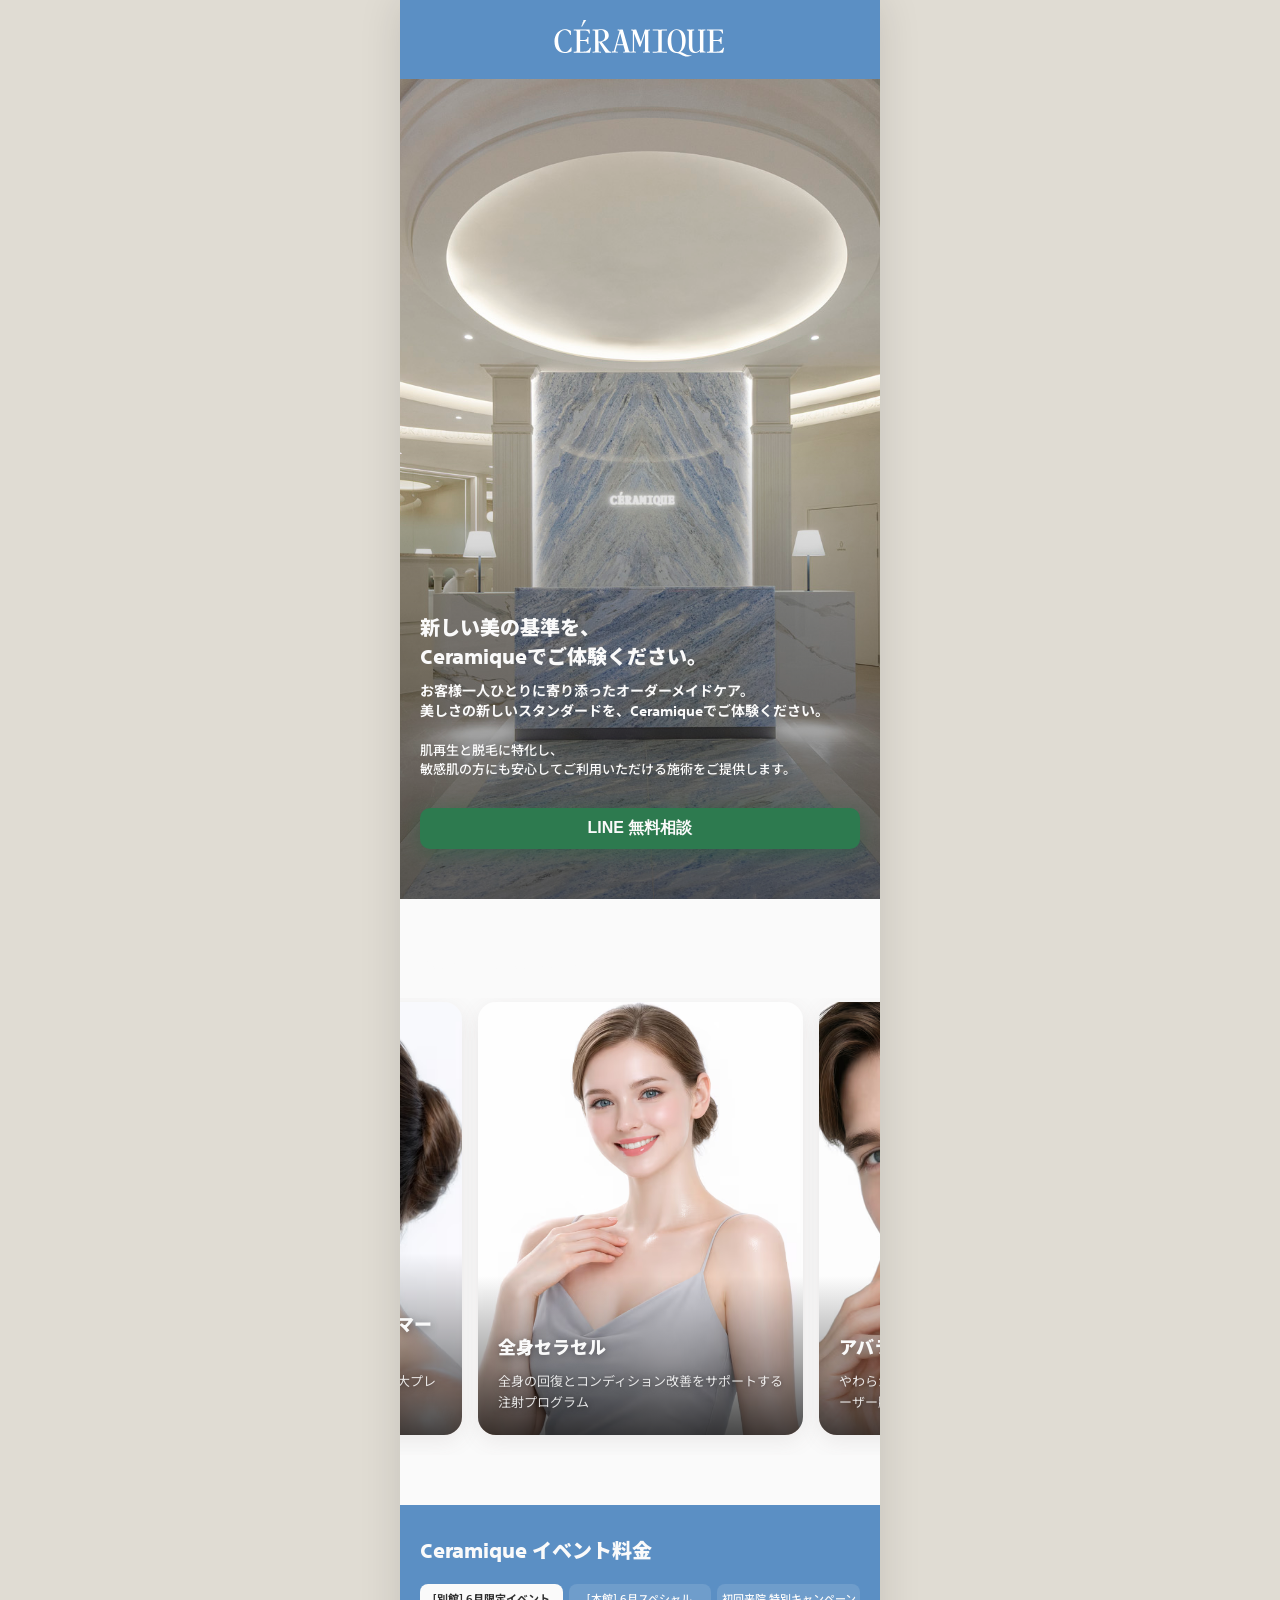
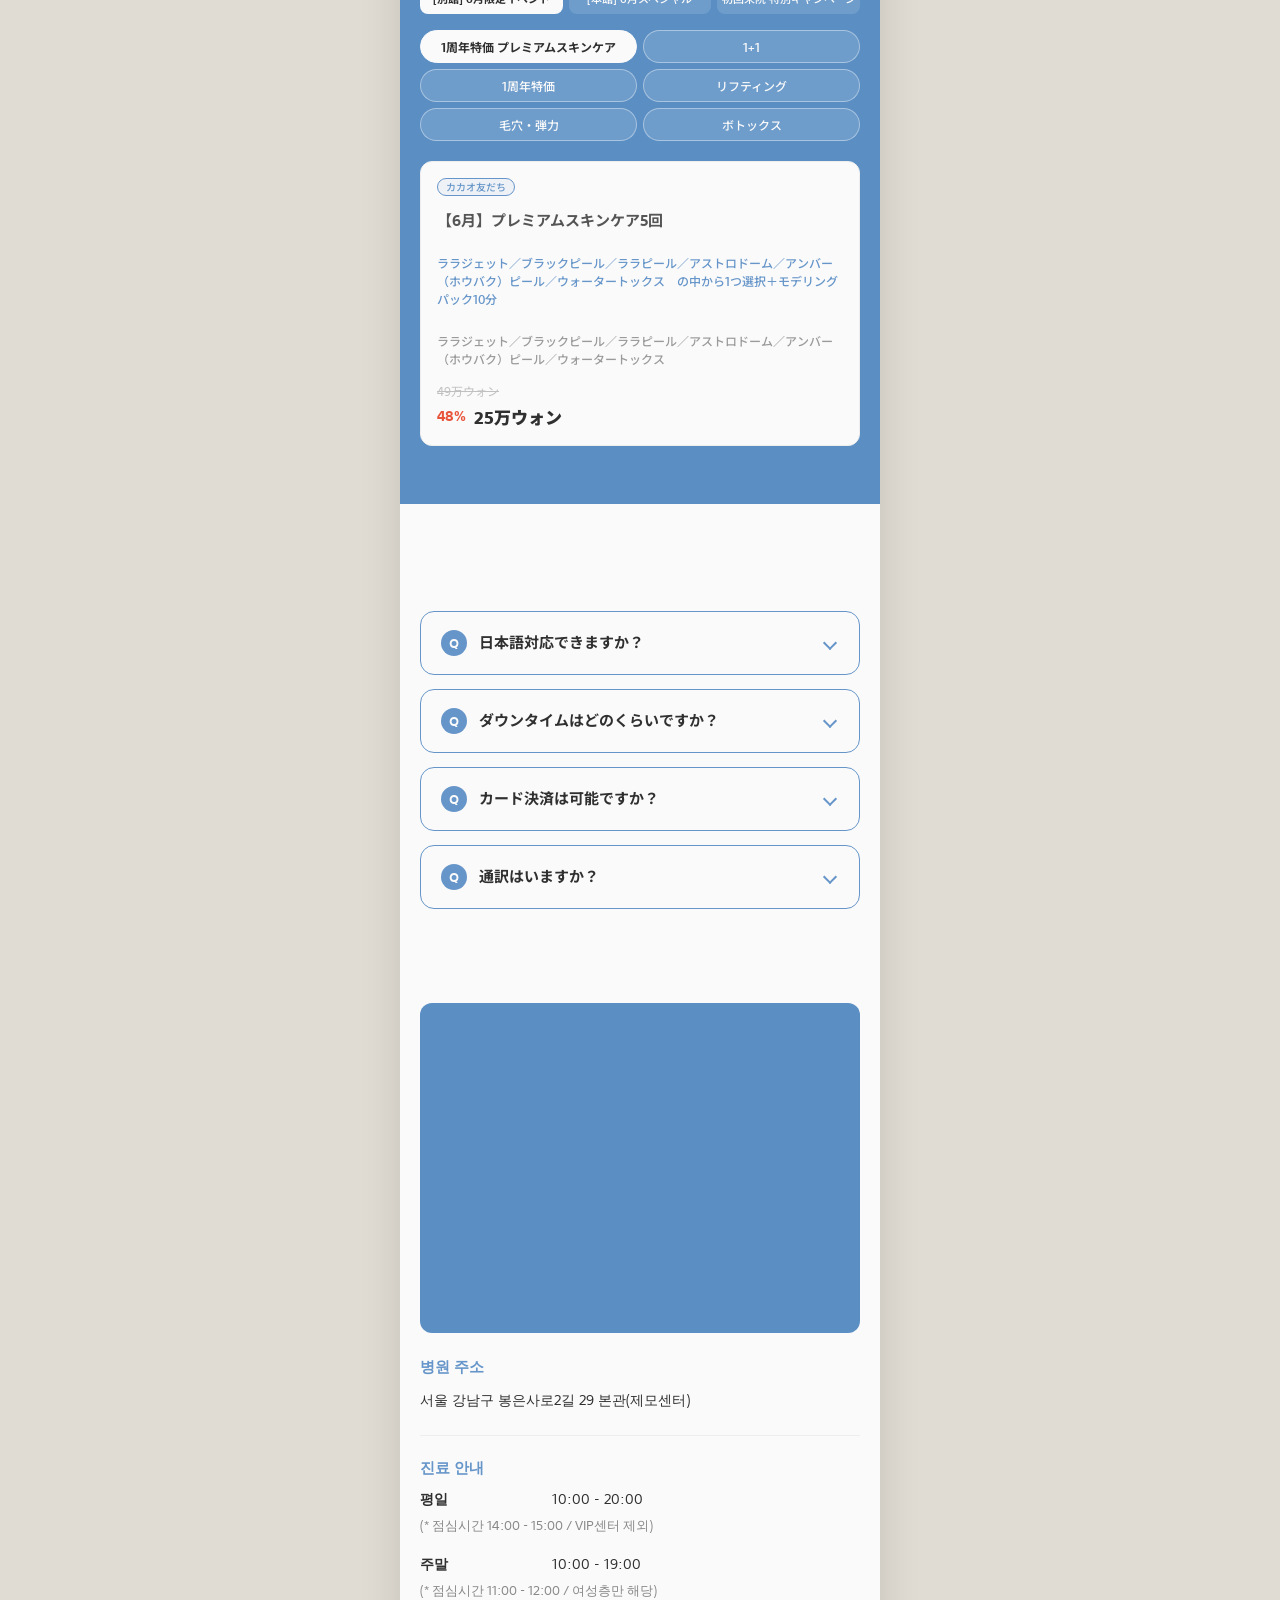
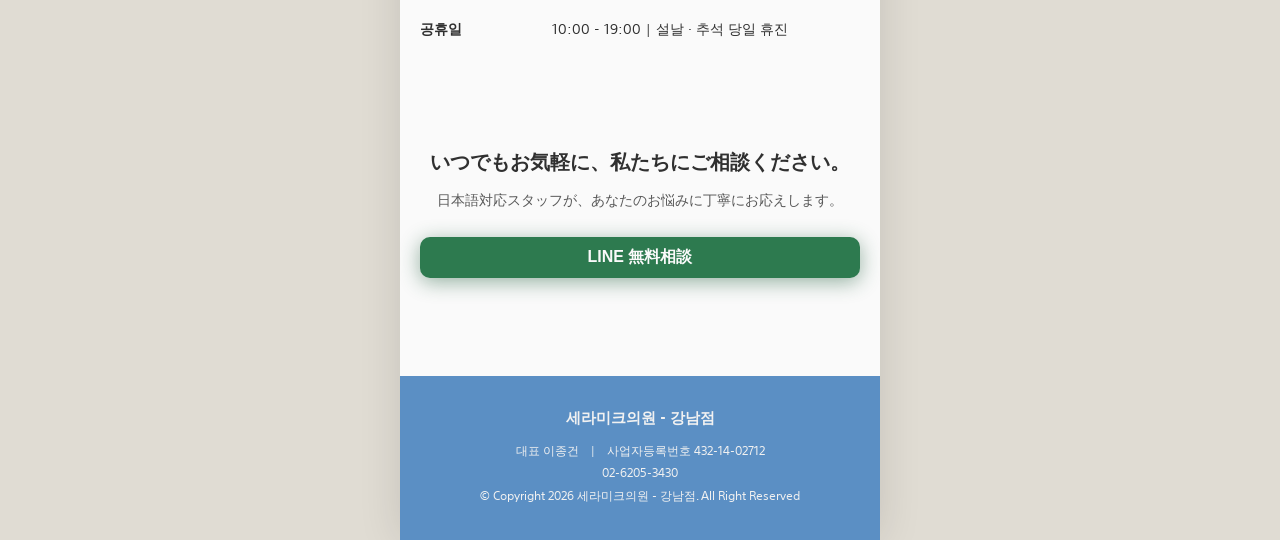
==== ceramique_LP/ceramique_LP.html @ 8fd1d533 "Add files via upload" ====
<!DOCTYPE html>
<html lang="ja">

<head>
    <meta charset="UTF-8">
    <meta name="viewport" content="width=device-width, initial-scale=1.0">
    <meta name="keywords" content="韓国美肌治療">
    <link rel="preconnect" href="https://fonts.googleapis.com">
    <link rel="preconnect" href="https://fonts.gstatic.com" crossorigin>
    <link href="https://fonts.googleapis.com/css2?family=Noto+Sans+JP:wght@300;400;500;700;900&display=swap"
        rel="stylesheet">
    <link rel="stylesheet" href="https://cdn.jsdelivr.net/npm/swiper@11/swiper-bundle.min.css">
    <link rel="stylesheet" href="./ceramique_LP.css">
    <link rel="icon" href="./ceramique_LP_img/ceramique_favicon.png" type="image/x-icon" sizes="48x48">
    <script src="https://kit.fontawesome.com/2eb47fcd7e.js" crossorigin="anonymous"></script>
    <script src="https://cdn.jsdelivr.net/npm/swiper@11/swiper-bundle.min.js" defer></script>
    <script src="./ceramique_LP.js" defer></script>
    <title>Ceramique</title>
</head>

<body>
    <header>
        <div class="header_i">
            <h1><span style="display: none;">ceramique | 세라미크의원</span><img src="./ceramique_LP_img/ceramique_logo.svg"
                    alt="classone_logo"></h1>
        </div>
    </header>
    <section id="hero_intro">
        <div class="hero_bg is-active" style="background-image: url('./ceramique_LP_img/hero1.jpg');"></div>
        <div class="hero_bg" style="background-image: url('./ceramique_LP_img/hero2.jpg');"></div>
        <div class="hero_bg" style="background-image: url('./ceramique_LP_img/hero3.jpg');"></div>
        <div class="element_wrap">
            <h2>新しい美の基準を、<br>Ceramiqueでご体験ください。</h2>
            <h3>
                お客様一人ひとりに寄り添ったオーダーメイドケア。<br>
                美しさの新しいスタンダードを、Ceramiqueでご体験ください。
            </h3>
            <h4>肌再生と脱毛に特化し、<br>敏感肌の方にも安心してご利用いただける施術をご提供します。</h4>
            <button class="line_btn" style="margin-bottom: 30px;"><a href="#"><i class="fa-brands fa-line"></i> LINE
                    無料相談</a></button>
        </div>
    </section>
    <section id="signature">
        <h2 class="section_title">Ceramiqueの人気施術</h2>
        <div class="sig_track">
            <article class="sig_card">
                <div class="sig_thumb"><img src="./ceramique_LP_img/signatureUlthermage.avif" alt="シグネチャー ウルセラ・サーマージプログラム"></div>
                <div class="sig_overlay">
                    <h3 class="sig_title">シグネチャー ウルセラ・サーマージプログラム</h3>
                    <p class="sig_desc">筋膜から真皮層まで、力強く引き上げる2大プレミアムプログラム</p>
                </div>
            </article>
            <article class="sig_card">
                <div class="sig_thumb"><img src="./ceramique_LP_img/SystemicCeracell.avif" alt="全身セラセル"></div>
                <div class="sig_overlay">
                    <h3 class="sig_title">全身セラセル</h3>
                    <p class="sig_desc">全身の回復とコンディション改善をサポートする注射プログラム</p>
                </div>
            </article>
            <article class="sig_card">
                <div class="sig_thumb"><img src="./ceramique_LP_img/Avalanche.avif" alt="アバランチェ"></div>
                <div class="sig_overlay">
                    <h3 class="sig_title">アバランチェ</h3>
                    <p class="sig_desc">やわらかいヒゲ・うぶ毛まで丁寧にケアするレーザー脱毛</p>
                </div>
            </article>
            <article class="sig_card">
                <div class="sig_thumb"><img src="./ceramique_LP_img/Rejuran.avif" alt="リジュラン"></div>
                <div class="sig_overlay">
                    <h3 class="sig_title">リジュラン</h3>
                    <p class="sig_desc">肌の再生を促し、ハリ・キメ・毛穴の改善をサポートする施術</p>
                </div>
            </article>
        </div>
    </section>

    <section id="procedure_type">
        <h2 class="section_title">Ceramique イベント料金</h2>

        <div class="tabs">
            <button class="tab is-active" data-target="#panelBekkan">[別館] 6月限定イベント</button>
            <button class="tab" data-target="#panelHonkan">[本館] 6月スペシャル</button>
            <button class="tab" data-target="#panelFirst">初回来院 特別キャンペーン</button>
        </div>

        <!-- ===== [別館] 6月限定イベント ===== -->
        <div class="panel is-active" id="panelBekkan">
            <div class="subtabs">
                <button class="subtab is-active" data-target="cat-600">1周年特価 プレミアムスキンケア</button>
                <button class="subtab" data-target="cat-607">1+1</button>
                <button class="subtab" data-target="cat-614">1周年特価</button>
                <button class="subtab" data-target="cat-621">リフティング</button>
                <button class="subtab" data-target="cat-628">毛穴・弾力</button>
                <button class="subtab" data-target="cat-635">ボトックス</button>
            </div>

            <!-- 1周年特価 プレミアムスキンケア -->
            <div class="proc-cat is-active" id="cat-600">
                <h3 class="proc-cat-title">1周年特価 プレミアムスキンケア</h3>
                <div class="proc-cards">
                    <article class="proc-card">
                        <div class="proc-badges"><span class="proc-badge">カカオ友だち</span></div>
                        <h4 class="proc-name">【6月】プレミアムスキンケア5回</h4>
                        <p class="proc-opt">ララジェット／ブラックピール／ララピール／アストロドーム／アンバー（ホウバク）ピール／ウォータートックス　の中から1つ選択＋モデリングパック10分</p>
                        <p class="proc-detail">ララジェット／ブラックピール／ララピール／アストロドーム／アンバー（ホウバク）ピール／ウォータートックス</p>
                        <div class="proc-price-row">
                            <p class="proc-origin">49万ウォン</p>
                            <div class="proc-price"><span class="proc-off">48%</span><span class="proc-now">25万ウォン</span></div>
                        </div>
                    </article>
                </div>
            </div>

            <!-- 1+1 -->
            <div class="proc-cat" id="cat-607">
                <h3 class="proc-cat-title">1+1</h3>
                <div class="proc-cards">
                    <article class="proc-card">
                        <div class="proc-badges"><span class="proc-badge">カカオ友だち</span></div>
                        <h4 class="proc-name">【6月】1+1 自然なボリュームの定番 スカルプトラ</h4>
                        <p class="proc-opt">分けて使用可能</p>
                        <p class="proc-detail">スカルプトラ1本＋1本</p>
                        <div class="proc-price-row">
                            <p class="proc-origin">345万ウォン</p>
                            <div class="proc-price"><span class="proc-off">48%</span><span class="proc-now">176万ウォン</span></div>
                        </div>
                    </article>
                    <article class="proc-card">
                        <div class="proc-badges"><span class="proc-badge">カカオ友だち</span></div>
                        <h4 class="proc-name">[6月] 1+1 [ECM] 毛穴消去アディッテ</h4>
                        <p class="proc-detail">ララフィル（1,2剤）＋アティッテ 1本 × 2回</p>
                        <div class="proc-price-row">
                            <p class="proc-origin">195万ウォン</p>
                            <div class="proc-price"><span class="proc-off">49%</span><span class="proc-now">99万ウォン</span></div>
                        </div>
                    </article>
                    <article class="proc-card">
                        <div class="proc-badges"><span class="proc-badge">カカオ友だち</span></div>
                        <h4 class="proc-name">[6月] 1+1 長持ち水光肌スキンバイブ</h4>
                        <p class="proc-opt">分けて使用可能</p>
                        <p class="proc-detail">スキンバイブ 2CC+2CC</p>
                        <div class="proc-price-row">
                            <p class="proc-origin">193万ウォン</p>
                            <div class="proc-price"><span class="proc-off">49%</span><span class="proc-now">98万ウォン</span></div>
                        </div>
                    </article>
                    <article class="proc-card">
                        <div class="proc-badges"><span class="proc-badge">カカオ友だち</span></div>
                        <h4 class="proc-name">【6月】1+1 毛穴角化症徹底除去</h4>
                        <p class="proc-opt">腕 / 胸から1つ選択</p>
                        <p class="proc-detail">リドルブースター1個＋1個</p>
                        <div class="proc-price-row">
                            <p class="proc-origin">76万ウォン</p>
                            <div class="proc-price"><span class="proc-off">48%</span><span class="proc-now">39万ウォン</span></div>
                        </div>
                    </article>
                </div>
            </div>

            <!-- 1周年特価 -->
            <div class="proc-cat" id="cat-614">
                <h3 class="proc-cat-title">1周年特価</h3>
                <div class="proc-cards">
                    <article class="proc-card">
                        <div class="proc-badges"><span class="proc-badge">カカオ友だち</span></div>
                        <h4 class="proc-name">【6月】1周年特価リフティング サーマジ＋点滴</h4>
                        <p class="proc-detail">サーマジ900ショット＋無痛点滴</p>
                        <div class="proc-price-row">
                            <p class="proc-origin">570万ウォン</p>
                            <div class="proc-price"><span class="proc-off">49%</span><span class="proc-now">289万ウォン</span></div>
                        </div>
                    </article>
                    <article class="proc-card">
                        <div class="proc-badges"><span class="proc-badge">カカオ友だち</span></div>
                        <h4 class="proc-name">[6月] 1周年特価リフティング ソフウェーブ＋ウルセラ＋チタニウム</h4>
                        <p class="proc-detail">ソフウェーブ100パルス＋ウルセラ100ショット＋チタニウム60KJ</p>
                        <div class="proc-price-row">
                            <p class="proc-origin">310万ウォン</p>
                            <div class="proc-price"><span class="proc-off">49%</span><span class="proc-now">159万ウォン</span></div>
                        </div>
                    </article>
                    <article class="proc-card">
                        <div class="proc-badges"><span class="proc-badge">カカオ友だち</span></div>
                        <h4 class="proc-name">[6月] 1周年特価 リフティング オンダ＋ウルセラピープライム</h4>
                        <p class="proc-detail">オンダ3万ショット＋ウルセラピープライム300ショット</p>
                        <div class="proc-price-row">
                            <p class="proc-origin">265万ウォン</p>
                            <div class="proc-price"><span class="proc-off">49%</span><span class="proc-now">136万ウォン</span></div>
                        </div>
                    </article>
                    <article class="proc-card">
                        <div class="proc-badges"><span class="proc-badge">カカオ友だち</span></div>
                        <h4 class="proc-name">【6月】1周年特価リフティング オンダ</h4>
                        <p class="proc-detail">オンダ3万ショット</p>
                        <div class="proc-price-row">
                            <p class="proc-origin">45万ウォン</p>
                            <div class="proc-price"><span class="proc-off">49%</span><span class="proc-now">22.9万ウォン</span></div>
                        </div>
                    </article>
                </div>
            </div>

            <!-- リフティング -->
            <div class="proc-cat" id="cat-621">
                <h3 class="proc-cat-title">リフティング</h3>
                <div class="proc-cards">
                    <article class="proc-card">
                        <div class="proc-badges"><span class="proc-badge">カカオ友だち</span></div>
                        <h4 class="proc-name">【6月】リフティングの定石 ウルサマジ1500ショット</h4>
                        <p class="proc-detail">ウルセラピープライム600ショット＋サーマジ900ショット＋イオンサイム</p>
                        <div class="proc-price-row">
                            <p class="proc-origin">790万ウォン</p>
                            <div class="proc-price"><span class="proc-off">49%</span><span class="proc-now">399万ウォン</span></div>
                        </div>
                    </article>
                    <article class="proc-card">
                        <div class="proc-badges"><span class="proc-badge">カカオ友だち</span></div>
                        <h4 class="proc-name">【6月】童顔フェイスコンボ</h4>
                        <p class="proc-detail">イブタイタン（タイタンモード＋パッチモード）＋自己細胞120ml＋ソフウェーブ100パルス</p>
                        <div class="proc-price-row">
                            <p class="proc-origin">660万ウォン</p>
                            <div class="proc-price"><span class="proc-off">49%</span><span class="proc-now">339万ウォン</span></div>
                        </div>
                    </article>
                    <article class="proc-card">
                        <div class="proc-badges"><span class="proc-badge">カカオ友だち</span></div>
                        <h4 class="proc-name">【6月】小顔コントゥアリングパッケージ</h4>
                        <p class="proc-detail">オンダ10万ショット + ウルセラ600ショット + エルジョン スキンボトックス（輸入純正トキシン）</p>
                        <div class="proc-price-row">
                            <p class="proc-origin">620万ウォン</p>
                            <div class="proc-price"><span class="proc-off">48%</span><span class="proc-now">319万ウォン</span></div>
                        </div>
                    </article>
                    <article class="proc-card">
                        <div class="proc-badges"><span class="proc-badge">カカオ友だち</span></div>
                        <h4 class="proc-name">【6月】名品弾力フルケア</h4>
                        <p class="proc-detail">チタニウム30KJ＋ソフウェーブ200パルス＋アディッテ5cc</p>
                        <div class="proc-price-row">
                            <p class="proc-origin">590万ウォン</p>
                            <div class="proc-price"><span class="proc-off">49%</span><span class="proc-now">299万ウォン</span></div>
                        </div>
                    </article>
                    <article class="proc-card">
                        <div class="proc-badges"><span class="proc-badge">カカオ友だち</span></div>
                        <h4 class="proc-name">【6月】ナチュラル目元ハリパッケージ</h4>
                        <p class="proc-detail">アイサーマジ450ショット＋リトゥオパイン＋目元または目の下ボトックス（輸入純粋トキシン）</p>
                        <div class="proc-price-row">
                            <p class="proc-origin">510万ウォン</p>
                            <div class="proc-price"><span class="proc-off">49%</span><span class="proc-now">259万ウォン</span></div>
                        </div>
                    </article>
                    <article class="proc-card">
                        <div class="proc-badges"><span class="proc-badge">カカオ友だち</span></div>
                        <h4 class="proc-name">【6月】ナチュラル弾力リフティング</h4>
                        <p class="proc-detail">ソフウェーブ100パルス＋ラディアス6CC 1部位（首、口元、ほうれい線）</p>
                        <div class="proc-price-row">
                            <p class="proc-origin">295万ウォン</p>
                            <div class="proc-price"><span class="proc-off">49%</span><span class="proc-now">149万ウォン</span></div>
                        </div>
                    </article>
                    <article class="proc-card">
                        <div class="proc-badges"><span class="proc-badge">カカオ友だち</span></div>
                        <h4 class="proc-name">【6月】コラーゲンフルブースティング</h4>
                        <p class="proc-opt">ポテンツァポンピングチップ</p>
                        <p class="proc-detail">ソフウェーブ100パルス＋ポテンツァポンピング＋ジュベロックスキン4CC</p>
                        <div class="proc-price-row">
                            <p class="proc-origin">235万ウォン</p>
                            <div class="proc-price"><span class="proc-off">49%</span><span class="proc-now">119万ウォン</span></div>
                        </div>
                    </article>
                    <article class="proc-card">
                        <div class="proc-badges"><span class="proc-badge">カカオ友だち</span></div>
                        <h4 class="proc-name">[6月] チュンチュンタンタン パッケージ</h4>
                        <p class="proc-detail">チュンフェイス ブルー 60kj＋レッド 20kj＋チュンライナー 8分</p>
                        <div class="proc-price-row">
                            <p class="proc-origin">215万ウォン</p>
                            <div class="proc-price"><span class="proc-off">48%</span><span class="proc-now">110万ウォン</span></div>
                        </div>
                    </article>
                    <article class="proc-card">
                        <div class="proc-badges"><span class="proc-badge">カカオ友だち</span></div>
                        <h4 class="proc-name">【6月】タイタン グロウフィット</h4>
                        <p class="proc-detail">イブタイタン（タイタンモード＋パッチモード）＋エラビエ リトゥオ 1V</p>
                        <div class="proc-price-row">
                            <p class="proc-origin">195万ウォン</p>
                            <div class="proc-price"><span class="proc-off">49%</span><span class="proc-now">99万ウォン</span></div>
                        </div>
                    </article>
                    <article class="proc-card">
                        <div class="proc-badges"><span class="proc-badge">カカオ友だち</span></div>
                        <h4 class="proc-name">【6月】タイタンボリュームフィット</h4>
                        <p class="proc-detail">イブタイタン（パッチモード）＋チューンフェイス50KJ＋スキンボトックス（国産）</p>
                        <div class="proc-price-row">
                            <p class="proc-origin">175万ウォン</p>
                            <div class="proc-price"><span class="proc-off">49%</span><span class="proc-now">89万ウォン</span></div>
                        </div>
                    </article>
                    <article class="proc-card">
                        <div class="proc-badges"><span class="proc-badge">カカオ友だち</span></div>
                        <h4 class="proc-name">[6月] 弾力フルコース</h4>
                        <p class="proc-detail">チューンフェイス 80KJ + ジュベラック スキン 4CC + ナビゾーン スキンボトックス（国産）</p>
                        <div class="proc-price-row">
                            <p class="proc-origin">155万ウォン</p>
                            <div class="proc-price"><span class="proc-off">49%</span><span class="proc-now">79万ウォン</span></div>
                        </div>
                    </article>
                    <article class="proc-card">
                        <div class="proc-badges"><span class="proc-badge">カカオ友だち</span></div>
                        <h4 class="proc-name">【6月】首のシワ撃退</h4>
                        <p class="proc-detail">ソフウェーブ50パルス＋首全体スキンボトックス（国産）</p>
                        <div class="proc-price-row">
                            <p class="proc-origin">138万ウォン</p>
                            <div class="proc-price"><span class="proc-off">49%</span><span class="proc-now">70万ウォン</span></div>
                        </div>
                    </article>
                    <article class="proc-card">
                        <div class="proc-badges"><span class="proc-badge">カカオ友だち</span></div>
                        <h4 class="proc-name">【6月】女優水光パッケージ</h4>
                        <p class="proc-detail">水光ピール（PHA）＋リジュラン4cc＋LDM 6分＋アストロダーム10分＋シンデレラIV</p>
                        <div class="proc-price-row">
                            <p class="proc-origin">130万ウォン</p>
                            <div class="proc-price"><span class="proc-off">49%</span><span class="proc-now">65.9万ウォン</span></div>
                        </div>
                    </article>
                    <article class="proc-card">
                        <div class="proc-badges"><span class="proc-badge">カカオ友だち</span></div>
                        <h4 class="proc-name">【6月】ノーダウンタイム ワンデーソウルツアー</h4>
                        <p class="proc-detail">ララフィル＋チタニウム40kj（SHRモード）＋LDM12分＋モデリング＋シンデレラIV</p>
                        <div class="proc-price-row">
                            <p class="proc-origin">115万ウォン</p>
                            <div class="proc-price"><span class="proc-off">48%</span><span class="proc-now">59万ウォン</span></div>
                        </div>
                    </article>
                    <article class="proc-card">
                        <div class="proc-badges"><span class="proc-badge">カカオ友だち</span></div>
                        <h4 class="proc-name">【6月】顔消滅パッケージ</h4>
                        <p class="proc-detail">イブタイタン（タイタンモード＋パッチモード）＋オンダ5万ショット</p>
                        <div class="proc-price-row">
                            <p class="proc-origin">115万ウォン</p>
                            <div class="proc-price"><span class="proc-off">48%</span><span class="proc-now">59万ウォン</span></div>
                        </div>
                    </article>
                    <article class="proc-card">
                        <div class="proc-badges"><span class="proc-badge">カカオ友だち</span></div>
                        <h4 class="proc-name">【6月】チュンチュンパッケージ</h4>
                        <p class="proc-detail">チュンフェイス 50kj＋チュンライナー 8分</p>
                        <div class="proc-price-row">
                            <p class="proc-origin">115万ウォン</p>
                            <div class="proc-price"><span class="proc-off">48%</span><span class="proc-now">58.9万ウォン</span></div>
                        </div>
                    </article>
                    <article class="proc-card">
                        <div class="proc-badges"><span class="proc-badge">カカオ友だち</span></div>
                        <h4 class="proc-name">[6月] 無補正Vラインチューン オンダ</h4>
                        <p class="proc-detail">チューンライナー8分＋オンダ5万ショット</p>
                        <div class="proc-price-row">
                            <p class="proc-origin">107万ウォン</p>
                            <div class="proc-price"><span class="proc-off">48%</span><span class="proc-now">54.9万ウォン</span></div>
                        </div>
                    </article>
                    <article class="proc-card">
                        <div class="proc-badges"><span class="proc-badge">カカオ友だち</span></div>
                        <h4 class="proc-name">【6月】オンフィットラインケア</h4>
                        <p class="proc-detail">オンダ 5万ショット + チューンフェイス 50KJ</p>
                        <div class="proc-price-row">
                            <p class="proc-origin">96万ウォン</p>
                            <div class="proc-price"><span class="proc-off">48%</span><span class="proc-now">49万ウォン</span></div>
                        </div>
                    </article>
                    <article class="proc-card">
                        <div class="proc-badges"><span class="proc-badge">カカオ友だち</span></div>
                        <h4 class="proc-name">【6月】トラブルクリアパッケージ</h4>
                        <p class="proc-detail">ブラックピール + BBLクリア + 圧出 + 炎症注射</p>
                        <div class="proc-price-row">
                            <p class="proc-origin">76万ウォン</p>
                            <div class="proc-price"><span class="proc-off">48%</span><span class="proc-now">39万ウォン</span></div>
                        </div>
                    </article>
                    <article class="proc-card">
                        <div class="proc-badges"><span class="proc-badge">カカオ友だち</span></div>
                        <h4 class="proc-name">[6月] デュアル輪郭Vライン</h4>
                        <p class="proc-detail">チタニウム30KJ＋チューンライナー8分</p>
                        <div class="proc-price-row">
                            <p class="proc-origin">76万ウォン</p>
                            <div class="proc-price"><span class="proc-off">48%</span><span class="proc-now">39万ウォン</span></div>
                        </div>
                    </article>
                    <article class="proc-card">
                        <div class="proc-badges"><span class="proc-badge">カカオ友だち</span></div>
                        <h4 class="proc-name">【6月】ノーダウンタイム ワンキルリフティング・美白</h4>
                        <p class="proc-detail">チタニウム 40kj（SHR＋STACKモード）</p>
                        <div class="proc-price-row">
                            <p class="proc-origin">76万ウォン</p>
                            <div class="proc-price"><span class="proc-off">48%</span><span class="proc-now">39万ウォン</span></div>
                        </div>
                    </article>
                    <article class="proc-card">
                        <div class="proc-badges"><span class="proc-badge">カカオ友だち</span></div>
                        <h4 class="proc-name">【6月】ガラス玉のような輝きケア</h4>
                        <p class="proc-opt">ポテンツァポンピングチップ</p>
                        <p class="proc-detail">ポテンツァ＋ジュベルックスキン4cc</p>
                        <div class="proc-price-row">
                            <p class="proc-origin">76万ウォン</p>
                            <div class="proc-price"><span class="proc-off">49%</span><span class="proc-now">39万ウォン</span></div>
                        </div>
                    </article>
                    <article class="proc-card">
                        <div class="proc-badges"><span class="proc-badge">カカオ友だち</span></div>
                        <h4 class="proc-name">【6月】しっかりタイトニングパッケージ</h4>
                        <p class="proc-detail">BBLスキンタイト＋ポテンツァ＋リジュランヒーラー2cc＋鎮静ケア</p>
                        <div class="proc-price-row">
                            <p class="proc-origin">135万ウォン</p>
                            <div class="proc-price"><span class="proc-off">48%</span><span class="proc-now">69万ウォン</span></div>
                        </div>
                    </article>
                </div>
            </div>

            <!-- 毛穴・弾力 -->
            <div class="proc-cat" id="cat-628">
                <h3 class="proc-cat-title">毛穴・弾力</h3>
                <div class="proc-cards">
                    <article class="proc-card">
                        <div class="proc-badges"><span class="proc-badge">カカオ友だち</span></div>
                        <h4 class="proc-name">【6月】ゆで卵プロジェクト</h4>
                        <p class="proc-detail">アクアピール（1・2剤）＋ポテンツァポンピング（CP）＋ジュベラックスキン4CC＋クライオ5分＋モデリングパック</p>
                        <div class="proc-price-row">
                            <p class="proc-origin">96万ウォン</p>
                            <div class="proc-price"><span class="proc-off">48%</span><span class="proc-now">49万ウォン</span></div>
                        </div>
                    </article>
                    <article class="proc-card">
                        <div class="proc-badges"><span class="proc-badge">カカオ友だち</span></div>
                        <h4 class="proc-name">【6月】水光再生パッケージ</h4>
                        <p class="proc-detail">ポテンツァ＋リジュランヒーラー2cc</p>
                        <div class="proc-price-row">
                            <p class="proc-origin">76万ウォン</p>
                            <div class="proc-price"><span class="proc-off">48%</span><span class="proc-now">39万ウォン</span></div>
                        </div>
                    </article>
                    <article class="proc-card">
                        <div class="proc-badges"><span class="proc-badge">カカオ友だち</span></div>
                        <h4 class="proc-name">【6月】若々しい印象デザインパッケージ1</h4>
                        <p class="proc-detail">輸入ほうれい線フィラー1cc＋目元ボトックス（国産）</p>
                        <div class="proc-price-row">
                            <p class="proc-origin">57万ウォン</p>
                            <div class="proc-price"><span class="proc-off">49%</span><span class="proc-now">29万ウォン</span></div>
                        </div>
                    </article>
                    <article class="proc-card">
                        <div class="proc-badges"><span class="proc-badge">カカオ友だち</span></div>
                        <h4 class="proc-name">【6月】なめらかアゴライン完成パッケージ1</h4>
                        <p class="proc-detail">輸入アゴ先フィラー1cc＋エラボトックス（国産）</p>
                        <div class="proc-price-row">
                            <p class="proc-origin">57万ウォン</p>
                            <div class="proc-price"><span class="proc-off">49%</span><span class="proc-now">29万ウォン</span></div>
                        </div>
                    </article>
                    <article class="proc-card">
                        <div class="proc-badges"><span class="proc-badge">カカオ友だち</span></div>
                        <h4 class="proc-name">【6月】なめらかフェイスライン完成パッケージ2</h4>
                        <p class="proc-detail">国産あご先フィラー1cc＋エラボトックス（国産）</p>
                        <div class="proc-price-row">
                            <p class="proc-origin">23.5万ウォン</p>
                            <div class="proc-price"><span class="proc-off">48%</span><span class="proc-now">12万ウォン</span></div>
                        </div>
                    </article>
                </div>
            </div>

            <!-- ボトックス -->
            <div class="proc-cat" id="cat-635">
                <h3 class="proc-cat-title">ボトックス</h3>
                <div class="proc-cards">
                    <article class="proc-card">
                        <div class="proc-badges"><span class="proc-badge">カカオ友だち</span></div>
                        <h4 class="proc-name">[6月] オフショルダー夏準備 D-30</h4>
                        <p class="proc-detail">僧帽筋ボトックス200u（輸入純粋トキシン）＋バディオンダ6万ショット（腕）</p>
                        <div class="proc-price-row">
                            <p class="proc-origin">215万ウォン</p>
                            <div class="proc-price"><span class="proc-off">49%</span><span class="proc-now">109万ウォン</span></div>
                        </div>
                    </article>
                    <article class="proc-card">
                        <div class="proc-badges"><span class="proc-badge">カカオ友だち</span></div>
                        <h4 class="proc-name">[6月] しっかりなめらかボディコントゥアリング</h4>
                        <p class="proc-detail">バディオンダ 10万ショット（太もも／ふくらはぎ／二の腕／腹部／ラブハンドルから1部位選択）＋セラフィット 30cc</p>
                        <div class="proc-price-row">
                            <p class="proc-origin">195万ウォン</p>
                            <div class="proc-price"><span class="proc-off">49%</span><span class="proc-now">99万ウォン</span></div>
                        </div>
                    </article>
                    <article class="proc-card">
                        <div class="proc-badges"><span class="proc-badge">カカオ友だち</span></div>
                        <h4 class="proc-name">[6月] 1+1 夏の準備 さらさらスリムパッケージ</h4>
                        <p class="proc-detail">ボディボトックス100u + 多汗症ボトックス100u（輸入純正トキシン）</p>
                        <div class="proc-price-row">
                            <p class="proc-origin">147万ウォン</p>
                            <div class="proc-price"><span class="proc-off">48%</span><span class="proc-now">75万ウォン</span></div>
                        </div>
                    </article>
                    <article class="proc-card">
                        <div class="proc-badges"><span class="proc-badge">カカオ友だち</span></div>
                        <h4 class="proc-name">【6月】無敵保湿パッケージ</h4>
                        <p class="proc-detail">リジュランヒーラー 4cc + リジュランアイ 1cc + リリイドM 2cc + クライオケア</p>
                        <div class="proc-price-row">
                            <p class="proc-origin">130万ウォン</p>
                            <div class="proc-price"><span class="proc-off">49%</span><span class="proc-now">66万ウォン</span></div>
                        </div>
                    </article>
                    <article class="proc-card">
                        <div class="proc-badges"><span class="proc-badge">カカオ友だち</span></div>
                        <h4 class="proc-name">【6月】童顔印象デザインパッケージ2</h4>
                        <p class="proc-detail">国産ほうれい線フィラー1cc＋目元ボトックス（国産）</p>
                        <div class="proc-price-row">
                            <p class="proc-origin">23.5万ウォン</p>
                            <div class="proc-price"><span class="proc-off">48%</span><span class="proc-now">12万ウォン</span></div>
                        </div>
                    </article>
                </div>
            </div>
        </div>

        <!-- ===== [本館] 6月スペシャルイベント ===== -->
        <div class="panel" id="panelHonkan">
            <div class="subtabs">
                <button class="subtab is-active" data-target="cat-551">1周年特価イベント</button>
                <button class="subtab" data-target="cat-558">脱毛イベント</button>
                <button class="subtab" data-target="cat-565">ジェントルマックス 10+2（男性）</button>
                <button class="subtab" data-target="cat-572">アバランチ 10+2（男性）</button>
                <button class="subtab" data-target="cat-579">アバランチェ 10+2（女性）</button>
                <button class="subtab" data-target="cat-586">アポジー10+2（女性）</button>
                <button class="subtab" data-target="cat-593">脱毛オプション</button>
            </div>

            <!-- 1周年特価イベント -->
            <div class="proc-cat is-active" id="cat-551">
                <h3 class="proc-cat-title">1周年特価イベント</h3>
                <div class="proc-cards">
                    <article class="proc-card">
                        <div class="proc-badges"><span class="proc-badge">カカオ友だち</span></div>
                        <h4 class="proc-name">【6月】自分好みのスキンケア10回</h4>
                        <p class="proc-detail">イオント／ソノ／スケーリング／クライオ5分／アストロドーム5分の中から1つ選択＋シートパック5分</p>
                        <div class="proc-price-row">
                            <p class="proc-origin">37.1万ウォン</p>
                            <div class="proc-price"><span class="proc-off">49%</span><span class="proc-now">18.9万ウォン</span></div>
                        </div>
                    </article>
                    <article class="proc-card">
                        <div class="proc-badges"><span class="proc-badge">カカオ友だち</span></div>
                        <h4 class="proc-name">【6月】自分好みのスキンケア5回</h4>
                        <p class="proc-detail">イオント／ソノ／スケーリング／クライオ5分／アストロドーム5分の中から1つ選択＋シートパック5分</p>
                        <div class="proc-price-row">
                            <p class="proc-origin">23.3万ウォン</p>
                            <div class="proc-price"><span class="proc-off">48%</span><span class="proc-now">11.9万ウォン</span></div>
                        </div>
                    </article>
                    <article class="proc-card">
                        <div class="proc-badges"><span class="proc-badge">カカオ友だち</span></div>
                        <h4 class="proc-name">【6月】夏のVラインケア</h4>
                        <p class="proc-detail">あごボトックス（国産）50u</p>
                        <div class="proc-price-row">
                            <p class="proc-origin">3.7万ウォン</p>
                            <div class="proc-price"><span class="proc-off">48%</span><span class="proc-now">1.9万ウォン</span></div>
                        </div>
                    </article>
                    <article class="proc-card">
                        <div class="proc-badges"><span class="proc-badge">カカオ友だち</span></div>
                        <h4 class="proc-name">[6月]（体験価格）再生ケア</h4>
                        <p class="proc-opt">重複決済不可</p>
                        <p class="proc-detail">アストロドーム5分＋シートパック5分</p>
                        <div class="proc-price-row">
                            <p class="proc-origin">1.9万ウォン</p>
                            <div class="proc-price"><span class="proc-off">47%</span><span class="proc-now">0.99万ウォン</span></div>
                        </div>
                    </article>
                    <article class="proc-card">
                        <div class="proc-badges"><span class="proc-badge">カカオ友だち</span></div>
                        <h4 class="proc-name">[6月]（体験価格）鎮静ケア</h4>
                        <p class="proc-opt">重複決済不可</p>
                        <p class="proc-detail">クライオセル5分＋シートパック5分</p>
                        <div class="proc-price-row">
                            <p class="proc-origin">1.9万ウォン</p>
                            <div class="proc-price"><span class="proc-off">47%</span><span class="proc-now">0.99万ウォン</span></div>
                        </div>
                    </article>
                </div>
            </div>

            <!-- 脱毛イベント -->
            <div class="proc-cat" id="cat-558">
                <h3 class="proc-cat-title">脱毛イベント</h3>
                <div class="proc-cards">
                    <article class="proc-card">
                        <div class="proc-badges"><span class="proc-badge">カカオ友だち</span></div>
                        <h4 class="proc-name">[6月] [男性] ブラジリアン *会陰部・肛門含む（アバランチ）5回</h4>
                        <div class="proc-price-row">
                            <p class="proc-origin">96.1万ウォン</p>
                            <div class="proc-price"><span class="proc-off">49%</span><span class="proc-now">49万ウォン</span></div>
                        </div>
                    </article>
                    <article class="proc-card">
                        <div class="proc-badges"><span class="proc-badge">カカオ友だち</span></div>
                        <h4 class="proc-name">[6月] [女性] 肩ラインパッケージ（背中上部＋肩＋首後ろ）（アポジ）5回</h4>
                        <div class="proc-price-row">
                            <p class="proc-origin">56.9万ウォン</p>
                            <div class="proc-price"><span class="proc-off">49%</span><span class="proc-now">29万ウォン</span></div>
                        </div>
                    </article>
                    <article class="proc-card">
                        <div class="proc-badges"><span class="proc-badge">カカオ友だち</span></div>
                        <h4 class="proc-name">[6月] [女性] ブラジリアン * 会陰部・肛門含む（アポジ）5回</h4>
                        <div class="proc-price-row">
                            <p class="proc-origin">56.9万ウォン</p>
                            <div class="proc-price"><span class="proc-off">49%</span><span class="proc-now">29万ウォン</span></div>
                        </div>
                    </article>
                    <article class="proc-card">
                        <div class="proc-badges"><span class="proc-badge">カカオ友だち</span></div>
                        <h4 class="proc-name">[6月] [男性] バレットひげ（アバランチ）5回</h4>
                        <div class="proc-price-row">
                            <p class="proc-origin">23.5万ウォン</p>
                            <div class="proc-price"><span class="proc-off">48%</span><span class="proc-now">12万ウォン</span></div>
                        </div>
                    </article>
                    <article class="proc-card">
                        <div class="proc-badges"><span class="proc-badge">カカオ友だち</span></div>
                        <h4 class="proc-name">【6月［男性］ワキ（アバランチ）5回</h4>
                        <div class="proc-price-row">
                            <p class="proc-origin">17.5万ウォン</p>
                            <div class="proc-price"><span class="proc-off">49%</span><span class="proc-now">8.9万ウォン</span></div>
                        </div>
                    </article>
                    <article class="proc-card">
                        <div class="proc-badges"><span class="proc-badge">カカオ友だち</span></div>
                        <h4 class="proc-name">[6月] [女性] ワキ＋鼻下（アポジ）5回</h4>
                        <div class="proc-price-row">
                            <p class="proc-origin">3.7万ウォン</p>
                            <div class="proc-price"><span class="proc-off">48%</span><span class="proc-now">1.9万ウォン</span></div>
                        </div>
                    </article>
                </div>
            </div>

            <!-- ジェネボトックス 10+2(男性) -->
            <div class="proc-cat" id="cat-565">
                <h3 class="proc-cat-title">ジェネボトックス 10+2(男性)</h3>
                <div class="proc-cards">
                    <article class="proc-card">
                        <div class="proc-badges"><span class="proc-badge">カカオ友だち</span></div>
                        <h4 class="proc-name">【6月】フルフェイス＋前首パッケージ 10＋2回（ジェントルマックス）</h4>
                        <div class="proc-price-row">
                            <p class="proc-origin">194.1万ウォン</p>
                            <div class="proc-price"><span class="proc-off">49%</span><span class="proc-now">99万ウォン</span></div>
                        </div>
                    </article>
                    <article class="proc-card">
                        <div class="proc-badges"><span class="proc-badge">カカオ友だち</span></div>
                        <h4 class="proc-name">[6月] 両脚全体 10＋2回（ジェントルマックス）</h4>
                        <div class="proc-price-row">
                            <p class="proc-origin">174.5万ウォン</p>
                            <div class="proc-price"><span class="proc-off">48%</span><span class="proc-now">89万ウォン</span></div>
                        </div>
                    </article>
                    <article class="proc-card">
                        <div class="proc-badges"><span class="proc-badge">カカオ友だち</span></div>
                        <h4 class="proc-name">[6月] 下顎全体 10＋2回（ジェントルマックス）</h4>
                        <div class="proc-price-row">
                            <p class="proc-origin">154.9万ウォン</p>
                            <div class="proc-price"><span class="proc-off">48%</span><span class="proc-now">79万ウォン</span></div>
                        </div>
                    </article>
                    <article class="proc-card">
                        <div class="proc-badges"><span class="proc-badge">カカオ友だち</span></div>
                        <h4 class="proc-name">[6月] 両腕全体 10＋2回（ジェントルマックス）</h4>
                        <div class="proc-price-row">
                            <p class="proc-origin">135.3万ウォン</p>
                            <div class="proc-price"><span class="proc-off">49%</span><span class="proc-now">69万ウォン</span></div>
                        </div>
                    </article>
                    <article class="proc-card">
                        <div class="proc-badges"><span class="proc-badge">カカオ友だち</span></div>
                        <h4 class="proc-name">[6月] あご＋人中 10＋2回（ジェントルマックス）</h4>
                        <div class="proc-price-row">
                            <p class="proc-origin">96.1万ウォン</p>
                            <div class="proc-price"><span class="proc-off">49%</span><span class="proc-now">49万ウォン</span></div>
                        </div>
                    </article>
                </div>
            </div>

            <!-- アモランド 10+2(男性) -->
            <div class="proc-cat" id="cat-572">
                <h3 class="proc-cat-title">アバランチ 10+2（男性）</h3>
                <div class="proc-cards">
                    <article class="proc-card">
                        <div class="proc-badges"><span class="proc-badge">カカオ友だち</span></div>
                        <h4 class="proc-name">【6月】フルフェイス＋前首パッケージ 10＋2回（アバランチェ／男性）</h4>
                        <div class="proc-price-row">
                            <p class="proc-origin">174.5万ウォン</p>
                            <div class="proc-price"><span class="proc-off">48%</span><span class="proc-now">89万ウォン</span></div>
                        </div>
                    </article>
                    <article class="proc-card">
                        <div class="proc-badges"><span class="proc-badge">カカオ友だち</span></div>
                        <h4 class="proc-name">【6月】脚全体 10+2回（アバランチェ／男性）</h4>
                        <div class="proc-price-row">
                            <p class="proc-origin">154.9万ウォン</p>
                            <div class="proc-price"><span class="proc-off">48%</span><span class="proc-now">79万ウォン</span></div>
                        </div>
                    </article>
                    <article class="proc-card">
                        <div class="proc-badges"><span class="proc-badge">カカオ友だち</span></div>
                        <h4 class="proc-name">[6月] 下顎全体 10＋2回（アバランチェ／男性）</h4>
                        <div class="proc-price-row">
                            <p class="proc-origin">135.3万ウォン</p>
                            <div class="proc-price"><span class="proc-off">49%</span><span class="proc-now">69万ウォン</span></div>
                        </div>
                    </article>
                    <article class="proc-card">
                        <div class="proc-badges"><span class="proc-badge">カカオ友だち</span></div>
                        <h4 class="proc-name">【6月】腕全体 10+2回（アバランチ／男性）</h4>
                        <div class="proc-price-row">
                            <p class="proc-origin">115.7万ウォン</p>
                            <div class="proc-price"><span class="proc-off">49%</span><span class="proc-now">59万ウォン</span></div>
                        </div>
                    </article>
                    <article class="proc-card">
                        <div class="proc-badges"><span class="proc-badge">カカオ友だち</span></div>
                        <h4 class="proc-name">[6月] あご＋人中 10＋2回（アバランチ／男性）</h4>
                        <div class="proc-price-row">
                            <p class="proc-origin">76.5万ウォン</p>
                            <div class="proc-price"><span class="proc-off">49%</span><span class="proc-now">39万ウォン</span></div>
                        </div>
                    </article>
                </div>
            </div>

            <!-- アモランジェ 10+2(女性) -->
            <div class="proc-cat" id="cat-579">
                <h3 class="proc-cat-title">アバランチェ 10+2（女性）</h3>
                <div class="proc-cards">
                    <article class="proc-card">
                        <div class="proc-badges"><span class="proc-badge">カカオ友だち</span></div>
                        <h4 class="proc-name">【6月】下半身パッケージ10+2（アバランチェ／女性）</h4>
                        <div class="proc-price-row">
                            <p class="proc-origin">194.1万ウォン</p>
                            <div class="proc-price"><span class="proc-off">48%</span><span class="proc-now">99万ウォン</span></div>
                        </div>
                    </article>
                    <article class="proc-card">
                        <div class="proc-badges"><span class="proc-badge">カカオ友だち</span></div>
                        <h4 class="proc-name">【6月】脚全体 10+2（アバランチ／女性）</h4>
                        <div class="proc-price-row">
                            <p class="proc-origin">135.3万ウォン</p>
                            <div class="proc-price"><span class="proc-off">49%</span><span class="proc-now">69万ウォン</span></div>
                        </div>
                    </article>
                    <article class="proc-card">
                        <div class="proc-badges"><span class="proc-badge">カカオ友だち</span></div>
                        <h4 class="proc-name">[6月] 両腕全体 10+2（アバランチ／女性）</h4>
                        <div class="proc-price-row">
                            <p class="proc-origin">76.5万ウォン</p>
                            <div class="proc-price"><span class="proc-off">49%</span><span class="proc-now">39万ウォン</span></div>
                        </div>
                    </article>
                    <article class="proc-card">
                        <div class="proc-badges"><span class="proc-badge">カカオ友だち</span></div>
                        <h4 class="proc-name">[6月] フルフェイス 10+2（アバランチ／女性）</h4>
                        <div class="proc-price-row">
                            <p class="proc-origin">56.9万ウォン</p>
                            <div class="proc-price"><span class="proc-off">49%</span><span class="proc-now">29万ウォン</span></div>
                        </div>
                    </article>
                    <article class="proc-card">
                        <div class="proc-badges"><span class="proc-badge">カカオ友だち</span></div>
                        <h4 class="proc-name">【6月】おでこフルパッケージ 10+2（アバランチェ／女性）</h4>
                        <div class="proc-price-row">
                            <p class="proc-origin">19.4万ウォン</p>
                            <div class="proc-price"><span class="proc-off">48%</span><span class="proc-now">9.9万ウォン</span></div>
                        </div>
                    </article>
                </div>
            </div>

            <!-- アモジー 10+2(女性) -->
            <div class="proc-cat" id="cat-586">
                <h3 class="proc-cat-title">アポジー10+2（女性）</h3>
                <div class="proc-cards">
                    <article class="proc-card">
                        <div class="proc-badges"><span class="proc-badge">カカオ友だち</span></div>
                        <h4 class="proc-name">【6月】下半身パッケージ 10+2（アポジ）</h4>
                        <div class="proc-price-row">
                            <p class="proc-origin">174.5万ウォン</p>
                            <div class="proc-price"><span class="proc-off">48%</span><span class="proc-now">89万ウォン</span></div>
                        </div>
                    </article>
                    <article class="proc-card">
                        <div class="proc-badges"><span class="proc-badge">カカオ友だち</span></div>
                        <h4 class="proc-name">[6月] 両脚全体 10+2（アポジ）</h4>
                        <div class="proc-price-row">
                            <p class="proc-origin">115.7万ウォン</p>
                            <div class="proc-price"><span class="proc-off">49%</span><span class="proc-now">59万ウォン</span></div>
                        </div>
                    </article>
                    <article class="proc-card">
                        <div class="proc-badges"><span class="proc-badge">カカオ友だち</span></div>
                        <h4 class="proc-name">【6月】両腕全体 10+2（アポジー）</h4>
                        <div class="proc-price-row">
                            <p class="proc-origin">56.9万ウォン</p>
                            <div class="proc-price"><span class="proc-off">49%</span><span class="proc-now">29万ウォン</span></div>
                        </div>
                    </article>
                    <article class="proc-card">
                        <div class="proc-badges"><span class="proc-badge">カカオ友だち</span></div>
                        <h4 class="proc-name">[6月] フルフェイス 10+2（アポジ）</h4>
                        <div class="proc-price-row">
                            <p class="proc-origin">37.3万ウォン</p>
                            <div class="proc-price"><span class="proc-off">49%</span><span class="proc-now">19万ウォン</span></div>
                        </div>
                    </article>
                    <article class="proc-card">
                        <div class="proc-badges"><span class="proc-badge">カカオ友だち</span></div>
                        <h4 class="proc-name">【6月】額フルパッケージ10+2（アポジ）</h4>
                        <div class="proc-price-row">
                            <p class="proc-origin">17.5万ウォン</p>
                            <div class="proc-price"><span class="proc-off">49%</span><span class="proc-now">8.9万ウォン</span></div>
                        </div>
                    </article>
                </div>
            </div>

            <!-- 脱毛オプション -->
            <div class="proc-cat" id="cat-593">
                <h3 class="proc-cat-title">脱毛オプション</h3>
                <div class="proc-cards">
                    <article class="proc-card">
                        <div class="proc-badges"><span class="proc-badge">カカオ友だち</span></div>
                        <h4 class="proc-name">【6月】夏の部位追加イベント</h4>
                        <p class="proc-opt">10回決済時49％割引適用</p>
                        <p class="proc-detail">腕全体10回または脚全体10回決済時、手の甲＋指または足の甲＋指3回のうち1つを選択</p>
                        <div class="proc-price-row">
                            <div class="proc-price"><span class="proc-now">1ウォン</span></div>
                        </div>
                    </article>
                    <article class="proc-card">
                        <div class="proc-badges"><span class="proc-badge">カカオ友だち</span></div>
                        <h4 class="proc-name">【6月】スタートパッケージイベント</h4>
                        <p class="proc-opt">10回ご購入で49％割引適用</p>
                        <div class="proc-price-row">
                            <div class="proc-price"><span class="proc-now">1ウォン</span></div>
                        </div>
                    </article>
                    <article class="proc-card">
                        <div class="proc-badges"><span class="proc-badge">カカオ友だち</span></div>
                        <h4 class="proc-name">【6月】酸素ケアイベント</h4>
                        <p class="proc-opt">10回ご購入で49％割引適用</p>
                        <div class="proc-price-row">
                            <div class="proc-price"><span class="proc-now">1ウォン</span></div>
                        </div>
                    </article>
                    <article class="proc-card">
                        <div class="proc-badges"><span class="proc-badge">カカオ友だち</span></div>
                        <h4 class="proc-name">【6月】冷却ケアイベント</h4>
                        <p class="proc-opt">10回ご購入で49％割引適用</p>
                        <div class="proc-price-row">
                            <div class="proc-price"><span class="proc-now">1ウォン</span></div>
                        </div>
                    </article>
                    <article class="proc-card">
                        <div class="proc-badges"><span class="proc-badge">カカオ友だち</span></div>
                        <h4 class="proc-name">【6月】無痛ケアイベント</h4>
                        <p class="proc-opt">10回お支払いで49％割引適用</p>
                        <div class="proc-price-row">
                            <div class="proc-price"><span class="proc-now">1ウォン</span></div>
                        </div>
                    </article>
                </div>
            </div>
        </div>

        <!-- ===== 初回来院 特別キャンペーン ===== -->
        <div class="panel" id="panelFirst">
            <div class="subtabs">
                <button class="subtab is-active" data-target="cat-242">プチ</button>
                <button class="subtab" data-target="cat-249">スキンブースター</button>
                <button class="subtab" data-target="cat-256">スキンケア</button>
                <button class="subtab" data-target="cat-270">リフティング</button>
            </div>

            <!-- プチ -->
            <div class="proc-cat is-active" id="cat-242">
                <h3 class="proc-cat-title">プチ</h3>
                <div class="proc-cards">
                    <article class="proc-card">
                        <div class="proc-badges"><span class="proc-badge">カカオ友だち</span></div>
                        <h4 class="proc-name">【初回】リリイドM 5cc（1本）</h4>
                        <div class="proc-price-row">
                            <p class="proc-origin">19.404万ウォン</p>
                            <div class="proc-price"><span class="proc-off">48%</span><span class="proc-now">9.9万ウォン</span></div>
                        </div>
                    </article>
                    <article class="proc-card">
                        <div class="proc-badges"><span class="proc-badge">カカオ友だち</span></div>
                        <h4 class="proc-name">【初回限定】水光注射2cc 1回</h4>
                        <div class="proc-price-row">
                            <p class="proc-origin">9.6万ウォン</p>
                            <div class="proc-price"><span class="proc-off">48%</span><span class="proc-now">4.9万ウォン</span></div>
                        </div>
                    </article>
                </div>
            </div>

            <!-- スキンブースター -->
            <div class="proc-cat" id="cat-249">
                <h3 class="proc-cat-title">スキンブースター</h3>
                <div class="proc-cards">
                    <article class="proc-card">
                        <div class="proc-badges"><span class="proc-badge">カカオ友だち</span></div>
                        <h4 class="proc-name">[初回] ジュベラックスキン 2cc</h4>
                        <div class="proc-price-row">
                            <p class="proc-origin">19.4万ウォン</p>
                            <div class="proc-price"><span class="proc-off">48%</span><span class="proc-now">9.9万ウォン</span></div>
                        </div>
                    </article>
                    <article class="proc-card">
                        <div class="proc-badges"><span class="proc-badge">カカオ友だち</span></div>
                        <h4 class="proc-name">[初診] リジュランヒーラー2cc</h4>
                        <div class="proc-price-row">
                            <p class="proc-origin">29万ウォン</p>
                            <div class="proc-price"><span class="proc-off">49%</span><span class="proc-now">14.9万ウォン</span></div>
                        </div>
                    </article>
                </div>
            </div>

            <!-- スキンケア -->
            <div class="proc-cat" id="cat-256">
                <h3 class="proc-cat-title">スキンケア</h3>
                <div class="proc-cards">
                    <article class="proc-card">
                        <h4 class="proc-name">【初回】ララジェット</h4>
                        <div class="proc-price-row">
                            <p class="proc-origin">6.9万ウォン</p>
                            <div class="proc-price"><span class="proc-off">49%</span><span class="proc-now">3.5万ウォン</span></div>
                        </div>
                    </article>
                    <article class="proc-card">
                        <div class="proc-badges"><span class="proc-badge">カカオ友だち</span></div>
                        <h4 class="proc-name">[初回] イオント ビタミン美白ケア 1回</h4>
                        <div class="proc-price-row">
                            <p class="proc-origin">3.1万ウォン</p>
                            <div class="proc-price"><span class="proc-off">48%</span><span class="proc-now">1.59万ウォン</span></div>
                        </div>
                    </article>
                    <article class="proc-card">
                        <div class="proc-badges"><span class="proc-badge">カカオ友だち</span></div>
                        <h4 class="proc-name">【初回】クライオセル鎮静ケア 1回</h4>
                        <div class="proc-price-row">
                            <p class="proc-origin">3.1万ウォン</p>
                            <div class="proc-price"><span class="proc-off">48%</span><span class="proc-now">1.59万ウォン</span></div>
                        </div>
                    </article>
                </div>
            </div>

            <!-- リフティング -->
            <div class="proc-cat" id="cat-270">
                <h3 class="proc-cat-title">リフティング</h3>
                <div class="proc-cards">
                    <article class="proc-card">
                        <div class="proc-badges"><span class="proc-badge">カカオ友だち</span></div>
                        <h4 class="proc-name">【初回】ソフウェーブ 100ショット</h4>
                        <div class="proc-price-row">
                            <p class="proc-origin">115万ウォン</p>
                            <div class="proc-price"><span class="proc-off">49%</span><span class="proc-now">59万ウォン</span></div>
                        </div>
                    </article>
                    <article class="proc-card">
                        <div class="proc-badges"><span class="proc-badge">カカオ友だち</span></div>
                        <h4 class="proc-name">【初回】チューンフェイス 50KJ</h4>
                        <div class="proc-price-row">
                            <p class="proc-origin">54.7万ウォン</p>
                            <div class="proc-price"><span class="proc-off">48%</span><span class="proc-now">27.9万ウォン</span></div>
                        </div>
                    </article>
                    <article class="proc-card">
                        <div class="proc-badges"><span class="proc-badge">カカオ友だち</span></div>
                        <h4 class="proc-name">【初回】チューンライナー8分</h4>
                        <div class="proc-price-row">
                            <p class="proc-origin">30万ウォン</p>
                            <div class="proc-price"><span class="proc-off">47%</span><span class="proc-now">15.9万ウォン</span></div>
                        </div>
                    </article>
                    <article class="proc-card">
                        <div class="proc-badges"><span class="proc-badge">カカオ友だち</span></div>
                        <h4 class="proc-name">[初回] ウルセラピープライム 300ショット</h4>
                        <div class="proc-price-row">
                            <p class="proc-origin">173万ウォン</p>
                            <div class="proc-price"><span class="proc-off">49%</span><span class="proc-now">88万ウォン</span></div>
                        </div>
                    </article>
                    <article class="proc-card">
                        <div class="proc-badges"><span class="proc-badge">カカオ友だち</span></div>
                        <h4 class="proc-name">[初回] チタン 1部位</h4>
                        <div class="proc-price-row">
                            <p class="proc-origin">43.12万ウォン</p>
                            <div class="proc-price"><span class="proc-off">48%</span><span class="proc-now">22万ウォン</span></div>
                        </div>
                    </article>
                    <article class="proc-card">
                        <div class="proc-badges"><span class="proc-badge">カカオ友だち</span></div>
                        <h4 class="proc-name">[初回] BBLフォーエバー ヤング</h4>
                        <div class="proc-price-row">
                            <p class="proc-origin">42.9万ウォン</p>
                            <div class="proc-price"><span class="proc-off">48%</span><span class="proc-now">21.9万ウォン</span></div>
                        </div>
                    </article>
                    <article class="proc-card">
                        <div class="proc-badges"><span class="proc-badge">カカオ友だち</span></div>
                        <h4 class="proc-name">【初回限定】オンダリフティング 5万ショット</h4>
                        <div class="proc-price-row">
                            <p class="proc-origin">57.6万ウォン</p>
                            <div class="proc-price"><span class="proc-off">48%</span><span class="proc-now">29.4万ウォン</span></div>
                        </div>
                    </article>
                    <article class="proc-card">
                        <h4 class="proc-name">[初回] ミラジェット 1回</h4>
                        <div class="proc-price-row">
                            <p class="proc-origin">95万ウォン</p>
                            <div class="proc-price"><span class="proc-off">48%</span><span class="proc-now">49万ウォン</span></div>
                        </div>
                    </article>
                    <article class="proc-card">
                        <div class="proc-badges"><span class="proc-badge">カカオ友だち</span></div>
                        <h4 class="proc-name">[初回] ポテンツァ（毛穴・傷跡）1回</h4>
                        <div class="proc-price-row">
                            <p class="proc-origin">15.4万ウォン</p>
                            <div class="proc-price"><span class="proc-off">48%</span><span class="proc-now">7.9万ウォン</span></div>
                        </div>
                    </article>
                </div>
            </div>
        </div>
    </section>

    <!-- <section id="BA">
        <h2 class="section_title">施術 ビフォーアフター</h2>
        <div class="ba_grid">
            <figure class="ba_card">
                <div class="ba_img"><img src="./ceramique_LP_img/botox_bna_05.jpg" alt="僧帽筋ボツリヌストキシン"></div>
                <figcaption>僧帽筋ボツリヌストキシン</figcaption>
            </figure>
            <figure class="ba_card">
                <div class="ba_img"><img src="./ceramique_LP_img/lip_bna_01.jpg" alt="リップフィラー"></div>
                <figcaption>リップフィラー</figcaption>
            </figure>
            <figure class="ba_card">
                <div class="ba_img"><img src="./ceramique_LP_img/chin_bna_01.jpg" alt="顎先フィラー"></div>
                <figcaption>顎先フィラー</figcaption>
            </figure>
            <figure class="ba_card">
                <div class="ba_img"><img src="./ceramique_LP_img/ue_bna_01-1.jpg" alt="目の下フィラー"></div>
                <figcaption>目の下フィラー</figcaption>
            </figure>
        </div>
    </section> -->

    <div class="lightbox" id="lightbox">
        <span class="lightbox_close" aria-label="閉じる">&times;</span>
        <img class="lightbox_img" src="" alt="">
    </div>
<!-- 
    <section id="contents">
        <h2 class="section_title">ClassOne Shorts</h2>
        <div class="shorts_grid">
            <iframe width="560" height="315" src="https://www.youtube.com/embed/XiOWzs0vLW8?si=qWTfElb--wKFUO3Y"
                title="YouTube video player" frameborder="0"
                allow="accelerometer; autoplay; clipboard-write; encrypted-media; gyroscope; picture-in-picture; web-share"
                referrerpolicy="strict-origin-when-cross-origin" allowfullscreen></iframe>
            <iframe width="560" height="315" src="https://www.youtube.com/embed/cdFqNfFROtc?si=IZF3Hm9ZbbaHlG9x"
                title="YouTube video player" frameborder="0"
                allow="accelerometer; autoplay; clipboard-write; encrypted-media; gyroscope; picture-in-picture; web-share"
                referrerpolicy="strict-origin-when-cross-origin" allowfullscreen></iframe>
            <iframe width="560" height="315" src="https://www.youtube.com/embed/5QxyaHqZ7Tc?si=Rkpe5v3ZD4hogwzn"
                title="YouTube video player" frameborder="0"
                allow="accelerometer; autoplay; clipboard-write; encrypted-media; gyroscope; picture-in-picture; web-share"
                referrerpolicy="strict-origin-when-cross-origin" allowfullscreen></iframe>
            <iframe width="560" height="315" src="https://www.youtube.com/embed/cdFqNfFROtc?si=2T7f4xdhXXF3nlfe"
                title="YouTube video player" frameborder="0"
                allow="accelerometer; autoplay; clipboard-write; encrypted-media; gyroscope; picture-in-picture; web-share"
                referrerpolicy="strict-origin-when-cross-origin" allowfullscreen></iframe>
        </div>
    </section> -->

    <section id="faq">
        <div class="faq_head">
            <h2 class="section_title">よくある質問</h2>
        </div>
        <div class="faq_list">
            <div class="faq_item">
                <button class="faq_q" aria-expanded="false">
                    <span class="faq_mark">Q</span>
                    <span class="faq_qtext">日本語対応できますか？</span>
                    <span class="faq_arrow" aria-hidden="true"></span>
                </button>
                <div class="faq_a">
                    <p>専任の日本語対応スタッフが対応いたします。LINEでの事前相談も日本語で承ります。</p>
                </div>
            </div>
            <div class="faq_item">
                <button class="faq_q" aria-expanded="false">
                    <span class="faq_mark">Q</span>
                    <span class="faq_qtext">ダウンタイムはどのくらいですか？</span>
                    <span class="faq_arrow" aria-hidden="true"></span>
                </button>
                <div class="faq_a">
                    <p>施術内容によって異なります。糸リフトは数日〜1週間程度、二重整形は1〜2週間程度が目安です。詳細はカウンセリング時にご説明します。</p>
                </div>
            </div>
            <div class="faq_item">
                <button class="faq_q" aria-expanded="false">
                    <span class="faq_mark">Q</span>
                    <span class="faq_qtext">カード決済は可能ですか？</span>
                    <span class="faq_arrow" aria-hidden="true"></span>
                </button>
                <div class="faq_a">
                    <p>はい、クレジットカードでのお支払いが可能です。詳しくはお問い合わせください。</p>
                </div>
            </div>
            <div class="faq_item">
                <button class="faq_q" aria-expanded="false">
                    <span class="faq_mark">Q</span>
                    <span class="faq_qtext">通訳はいますか？</span>
                    <span class="faq_arrow" aria-hidden="true"></span>
                </button>
                <div class="faq_a">
                    <p>日本語サポートスタッフが在籍しております。安心してご来院ください。</p>
                </div>
            </div>
        </div>
    </section>

    <section id="information">
        <h2 class="section_title">INFORMATION</h2>
        <div class="info_wrap">
            <div class="info_map">
                <iframe
                    src="https://www.google.com/maps/embed?pb=!1m18!1m12!1m3!1d791.3567490607385!2d127.02799346966225!3d37.49784609825356!2m3!1f0!2f0!3f0!3m2!1i1024!2i768!4f13.1!3m3!1m2!1s0x357ca15512333d35%3A0xbfd24b568665851c!2z7YG0656Y7Iqk7JuQ7J2Y7JuQ!5e0!3m2!1sko!2skr!4v1781058631103!5m2!1sko!2skr"
                    width="600" height="450" style="border:0;" allowfullscreen="" loading="lazy"
                    referrerpolicy="no-referrer-when-downgrade"></iframe>
            </div>

            <div class="info_detail">
                <div class="info_block">
                    <h3 class="info_label">병원 주소</h3>
                    <p class="info_text">서울 강남구 봉은사로2길 29 본관(제모센터)</p>
                </div>
                <div class="info_block">
                    <h3 class="info_label">진료 안내</h3>
                    <dl class="info_hours">
                        <div class="info_row">
                            <dt>평일</dt>
                            <dd>10:00 - 20:00</dd>
                        </div>
                        <p class="info_note">(* 점심시간 14:00 - 15:00 / VIP센터 제외)</p>
                        <div class="info_row">
                            <dt>주말</dt>
                            <dd>10:00 - 19:00</dd>
                        </div>
                        <p class="info_note">(* 점심시간 11:00 - 12:00 / 여성층만 해당)</p>
                        <div class="info_row">
                            <dt>공휴일</dt>
                            <dd>10:00 - 19:00 | 설날 · 추석 당일 휴진</dd>
                        </div>
                    </dl>
                </div>
            </div>
        </div>
    </section>

    <section id="cta">
        <div class="cta_i">
            <p class="cta_lead">いつでもお気軽に、私たちにご相談ください。</p>
            <p class="cta_sub">日本語対応スタッフが、あなたのお悩みに丁寧にお応えします。</p>
            <button class="line_btn cta_btn"><a href="#"><i class="fa-brands fa-line"></i> LINE 無料相談</a></button>
        </div>
    </section>

    <footer id="footer">
        <div class="footer_i">
            <p class="footer_name">세라미크의원 - 강남점</p>
            <p class="footer_line">대표 이종건 <span class="footer_sep">|</span> 사업자등록번호 432-14-02712</p>
            <p class="footer_line">02-6205-3430</p>
            <p class="footer_line">© Copyright 2026 세라미크의원 - 강남점. All Right Reserved</p>
        </div>
    </footer>
</body>

</html>
---- ceramique_LP/ceramique_LP.css ----
/* 공통 스타일 (폰트/리셋/공통 컴포넌트) */
@import url("../common.css");

/* ===== 브랜드 테마 변수 ===== */
:root {
    --white: #fafafa;
    --black : #1a1a1a;
    --ink1: #5B8FC4;
    --font1: #303030;
    --font2: #6695C9;
    --line :#2D7A4F;
    --tint: #EAF1F8;
    --hover: #F1F1F1;
    --padding: 20px
}

html {
    background-color: #e0dcd3;
}

img{
    width: 40%;
    margin: 0 auto;
}

/* ===== HERO ===== */
#hero_intro{
    position: relative;
    overflow: hidden;
    height: calc(100vh - 80px);
    padding: var(--padding);
    display: flex;
    align-items: end;
}

#hero_intro .hero_bg{
    position: absolute;
    top: 0;
    left: 0;
    width: 100%;
    height: 100%;
    background-size: cover;
    background-position: center;
    background-repeat: no-repeat;
    opacity: 0;
    z-index: 0;
    transition: opacity 1.5s ease-in-out;
}

#hero_intro .hero_bg.is-active{
    opacity: 1;
}

#hero_intro::after{
    content: "";
    position: absolute;
    left: 0;
    bottom: 0;
    width: 100%;
    height: 60%;
    background: linear-gradient(to top, rgba(0, 0, 0, 0.55), rgba(0, 0, 0, 0));
    z-index: 0;
    pointer-events: none;
}

#hero_intro .element_wrap{
    position: relative;
    z-index: 1;
    width: 100%;
    color: var(--white);
}

/* ===== SIGNATURE 카드 (오버레이형) ===== */
.sig_card{
    position: relative;
    flex: 0 0 min(68vw, 325px);
    max-width: 500px;
    scroll-snap-align: center;
    border-radius: 18px;
    overflow: hidden;
    box-shadow: 0 6px 22px rgba(94, 82, 74, 0.10);
    font-family: 'SST', 'Noto Sans JP', sans-serif;
}

.sig_overlay{
    position: absolute;
    left: 0;
    bottom: 0;
    width: 100%;
    padding: 60px var(--padding) 22px;
    display: flex;
    flex-direction: column;
    align-items: flex-start;
    gap: 12px;
    text-align: left;
    background: linear-gradient(to top, rgba(0, 0, 0, 0.72) 0%, rgba(0, 0, 0, 0.35) 45%, rgba(0, 0, 0, 0) 100%);
}

.sig_badge{
    display: inline-flex;
    align-items: center;
    gap: 7px;
    font-size: 11px;
    font-weight: 700;
    letter-spacing: 1.5px;
    text-transform: uppercase;
    color: var(--font2);
}

.sig_badge::before{
    content: "";
    width: 22px;
    height: 1px;
    background-color: var(--font2);
}

.sig_title{
    font-size: 18px;
    font-weight: 900;
    line-height: 1.3;
    color: var(--white);
    text-shadow: 0 2px 10px rgba(0, 0, 0, 0.45);
}

.sig_desc{
    margin: 0;
    font-size: 13px;
    font-weight: 400;
    line-height: 1.6;
    color: rgba(255, 255, 255, 0.85);
    text-shadow: 0 1px 6px rgba(0, 0, 0, 0.5);
}

/* ===== 브랜드 개별 오버라이드 ===== */
.section_title{
    color: var(--white);
}

.info_note{
    margin-bottom: 12px;
    font-size: 13px;
    color: #888;
}

.footer_name{
    font-size: 15px;
    font-weight: 700;
    color: var(--hover);
    margin-bottom: 12px;
}

.footer_line{
    font-size: 12px;
    font-weight: 400;
    line-height: 1.9;
    color: var(--hover);
}

.footer_sep{
    margin: 0 8px;
    color: var(--hover);
}
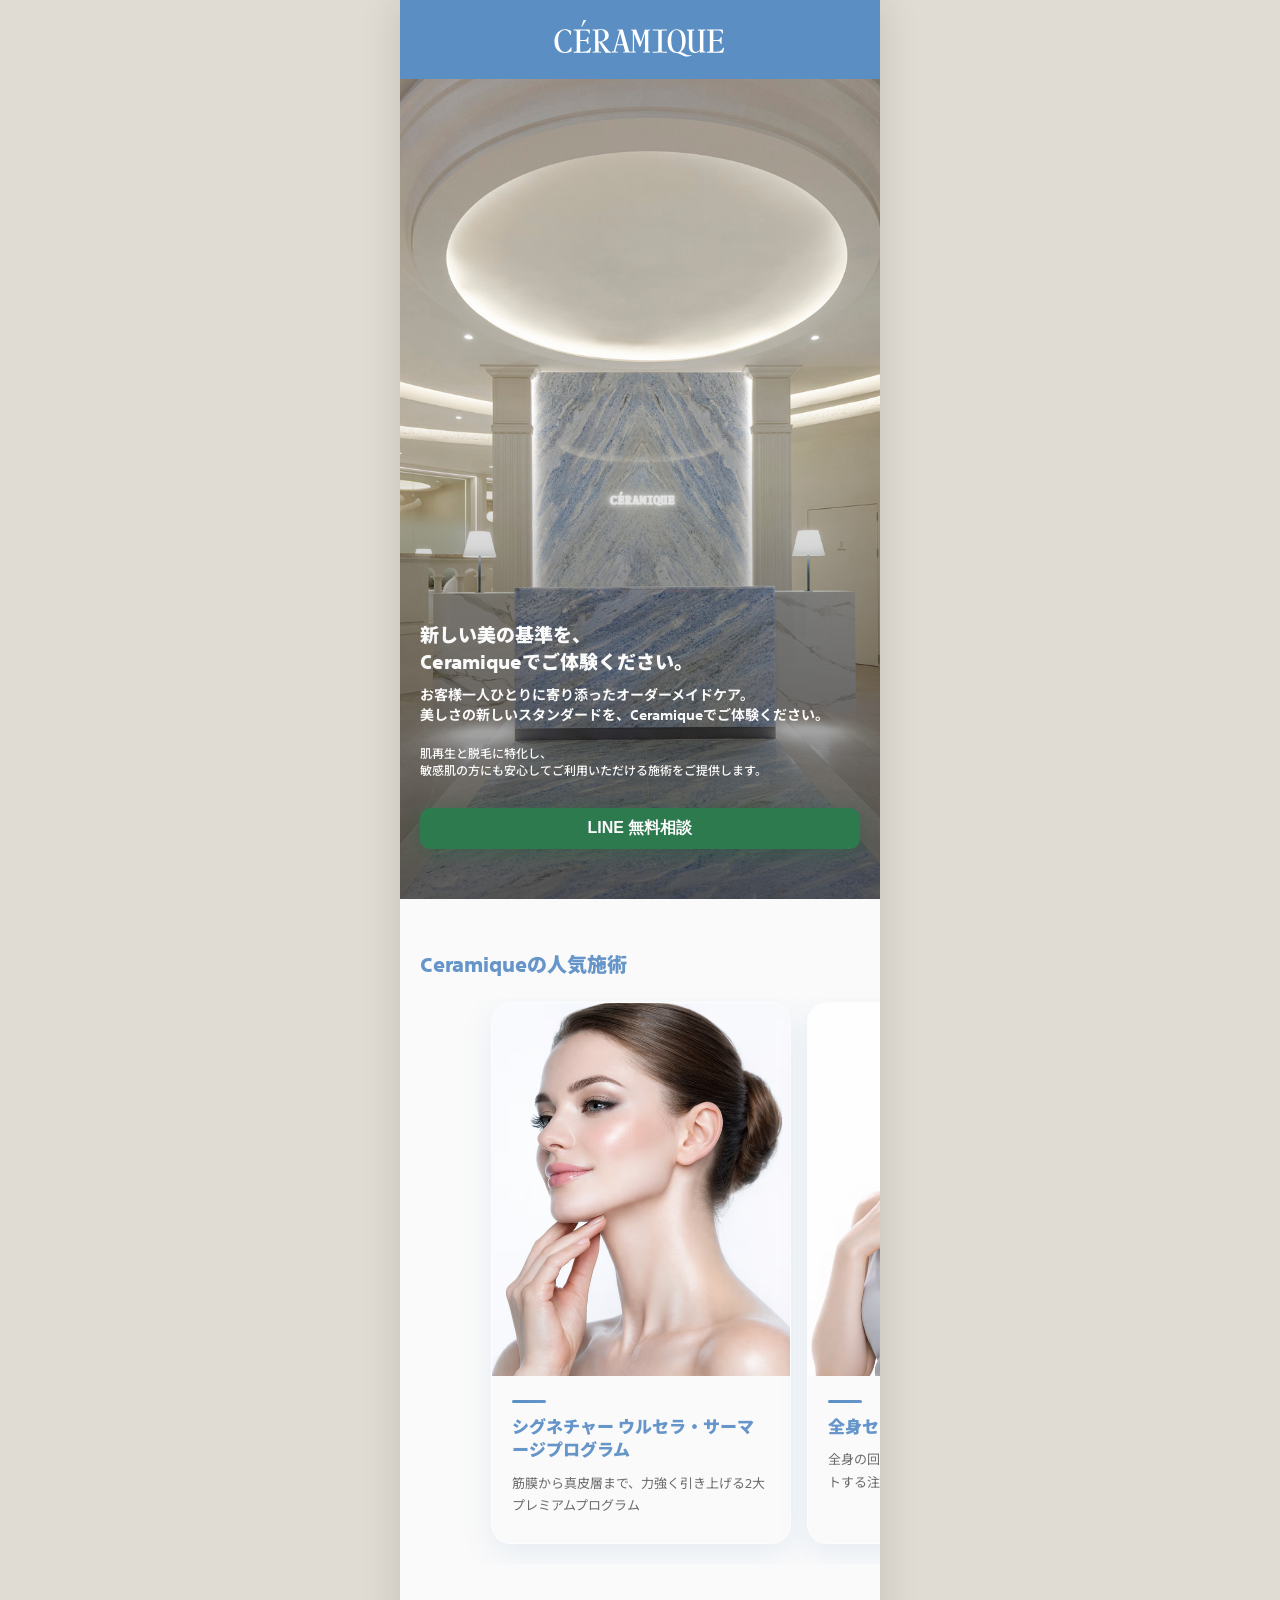
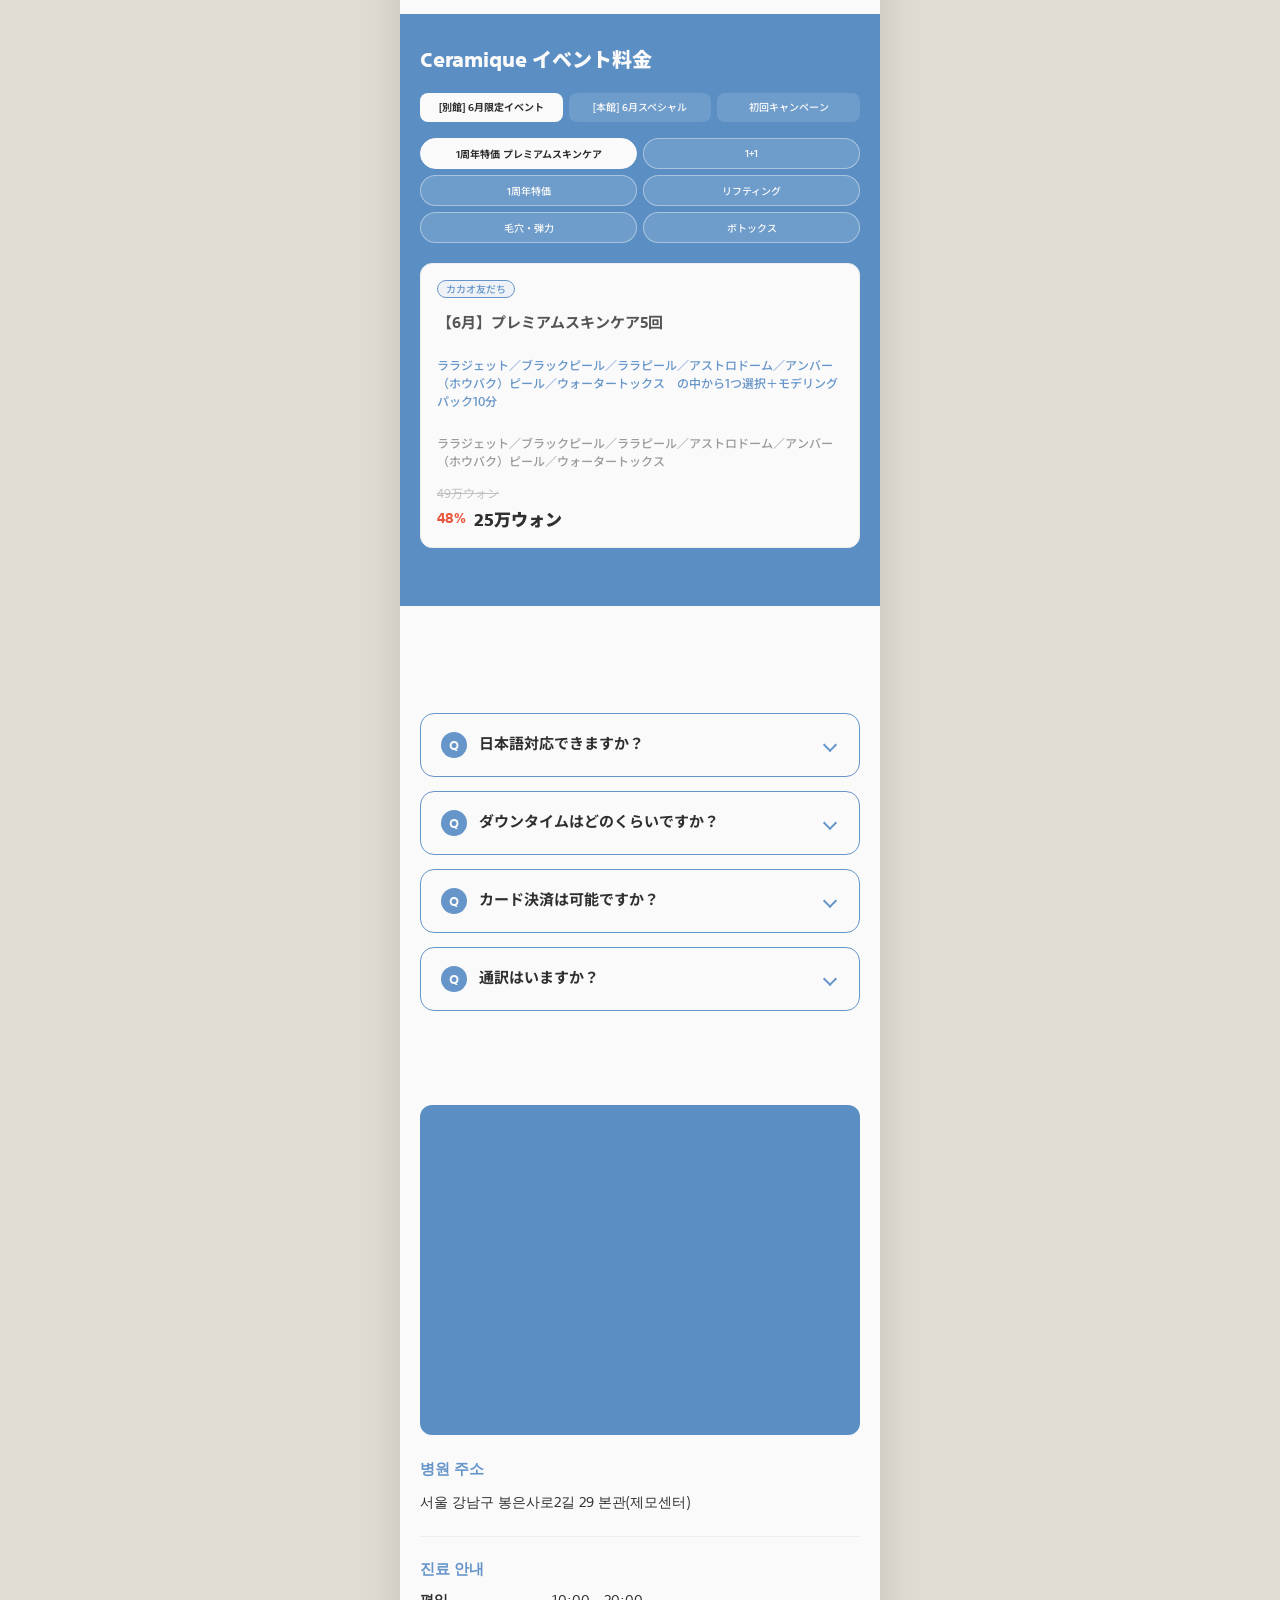
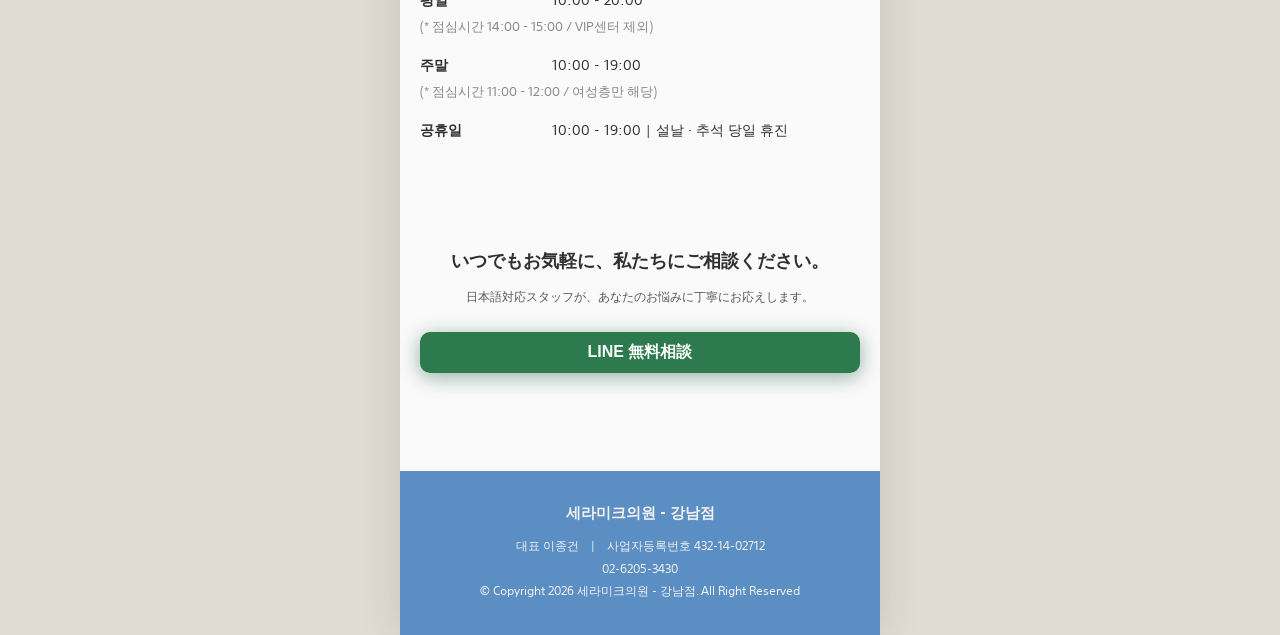
==== commit 6c633f8d: "Add files via upload" ====
--- a/ceramique_LP/ceramique_LP.html
+++ b/ceramique_LP/ceramique_LP.html
@@ -80,7 +80,7 @@
         <div class="tabs">
             <button class="tab is-active" data-target="#panelBekkan">[別館] 6月限定イベント</button>
             <button class="tab" data-target="#panelHonkan">[本館] 6月スペシャル</button>
-            <button class="tab" data-target="#panelFirst">初回来院 特別キャンペーン</button>
+            <button class="tab" data-target="#panelFirst">初回キャンペーン</button>
         </div>
 
         <!-- ===== [別館] 6月限定イベント ===== -->
--- a/ceramique_LP/ceramique_LP.css
+++ b/ceramique_LP/ceramique_LP.css
@@ -70,30 +70,43 @@
     color: var(--white);
 }
 
-/* ===== SIGNATURE 카드 (오버레이형) ===== */
+/* ===== SIGNATURE 카드 (라이트 에디토리얼형) ===== */
 .sig_card{
     position: relative;
-    flex: 0 0 min(68vw, 325px);
-    max-width: 500px;
+    flex: 0 0 min(68vw, 300px);
+    max-width: 460px;
     scroll-snap-align: center;
-    border-radius: 18px;
+    border-radius: 20px;
     overflow: hidden;
-    box-shadow: 0 6px 22px rgba(94, 82, 74, 0.10);
+    background-color: var(--white);
+    box-shadow: 0 10px 30px rgba(91, 143, 196, 0.12);
+    border: 1px solid rgba(255, 255, 255, 0.7);
     font-family: 'SST', 'Noto Sans JP', sans-serif;
+    transition: transform .4s ease, box-shadow .4s ease;
 }
 
+.sig_card:hover{
+    transform: translateY(-6px);
+    box-shadow: 0 18px 42px rgba(91, 143, 196, 0.22);
+}
+
+/* 이미지를 좀 더 단정한 비율로, 카드 상단에 배치 */
+.sig_card .sig_thumb{
+    aspect-ratio: 4 / 5;
+    border-radius: 20px 20px 0 0;
+}
+
+/* 오버레이 → 카드 하단의 정적인 콘텐츠 영역으로 전환 */
 .sig_overlay{
-    position: absolute;
-    left: 0;
-    bottom: 0;
+    position: static;
     width: 100%;
-    padding: 60px var(--padding) 22px;
+    padding: 24px var(--padding) 26px;
     display: flex;
     flex-direction: column;
     align-items: flex-start;
-    gap: 12px;
+    gap: 11px;
     text-align: left;
-    background: linear-gradient(to top, rgba(0, 0, 0, 0.72) 0%, rgba(0, 0, 0, 0.35) 45%, rgba(0, 0, 0, 0) 100%);
+    background: var(--white);
 }
 
 .sig_badge{
@@ -115,25 +128,44 @@
 }
 
 .sig_title{
-    font-size: 18px;
+    position: relative;
+    padding-top: 15px;
+    font-size: 17px;
     font-weight: 900;
-    line-height: 1.3;
-    color: var(--white);
-    text-shadow: 0 2px 10px rgba(0, 0, 0, 0.45);
+    line-height: 1.4;
+    color: var(--font2);
+    text-shadow: none;
+}
+
+/* 타이틀 위 짧은 브랜드 액센트 라인 */
+.sig_title::before{
+    content: "";
+    position: absolute;
+    top: 0;
+    left: 0;
+    width: 34px;
+    height: 3px;
+    border-radius: 2px;
+    background: linear-gradient(90deg, var(--ink1), var(--font2));
 }
 
 .sig_desc{
     margin: 0;
     font-size: 13px;
     font-weight: 400;
-    line-height: 1.6;
-    color: rgba(255, 255, 255, 0.85);
-    text-shadow: 0 1px 6px rgba(0, 0, 0, 0.5);
+    line-height: 1.7;
+    color: #6b6b6b;
+    text-shadow: none;
 }
 
 /* ===== 브랜드 개별 오버라이드 ===== */
 .section_title{
     color: var(--white);
+}
+
+/* 시그니처 섹션: 밝은 카드와 어울리도록 타이틀을 브랜드 블루로 */
+#signature .section_title{
+    color: var(--font2);
 }
 
 .info_note{
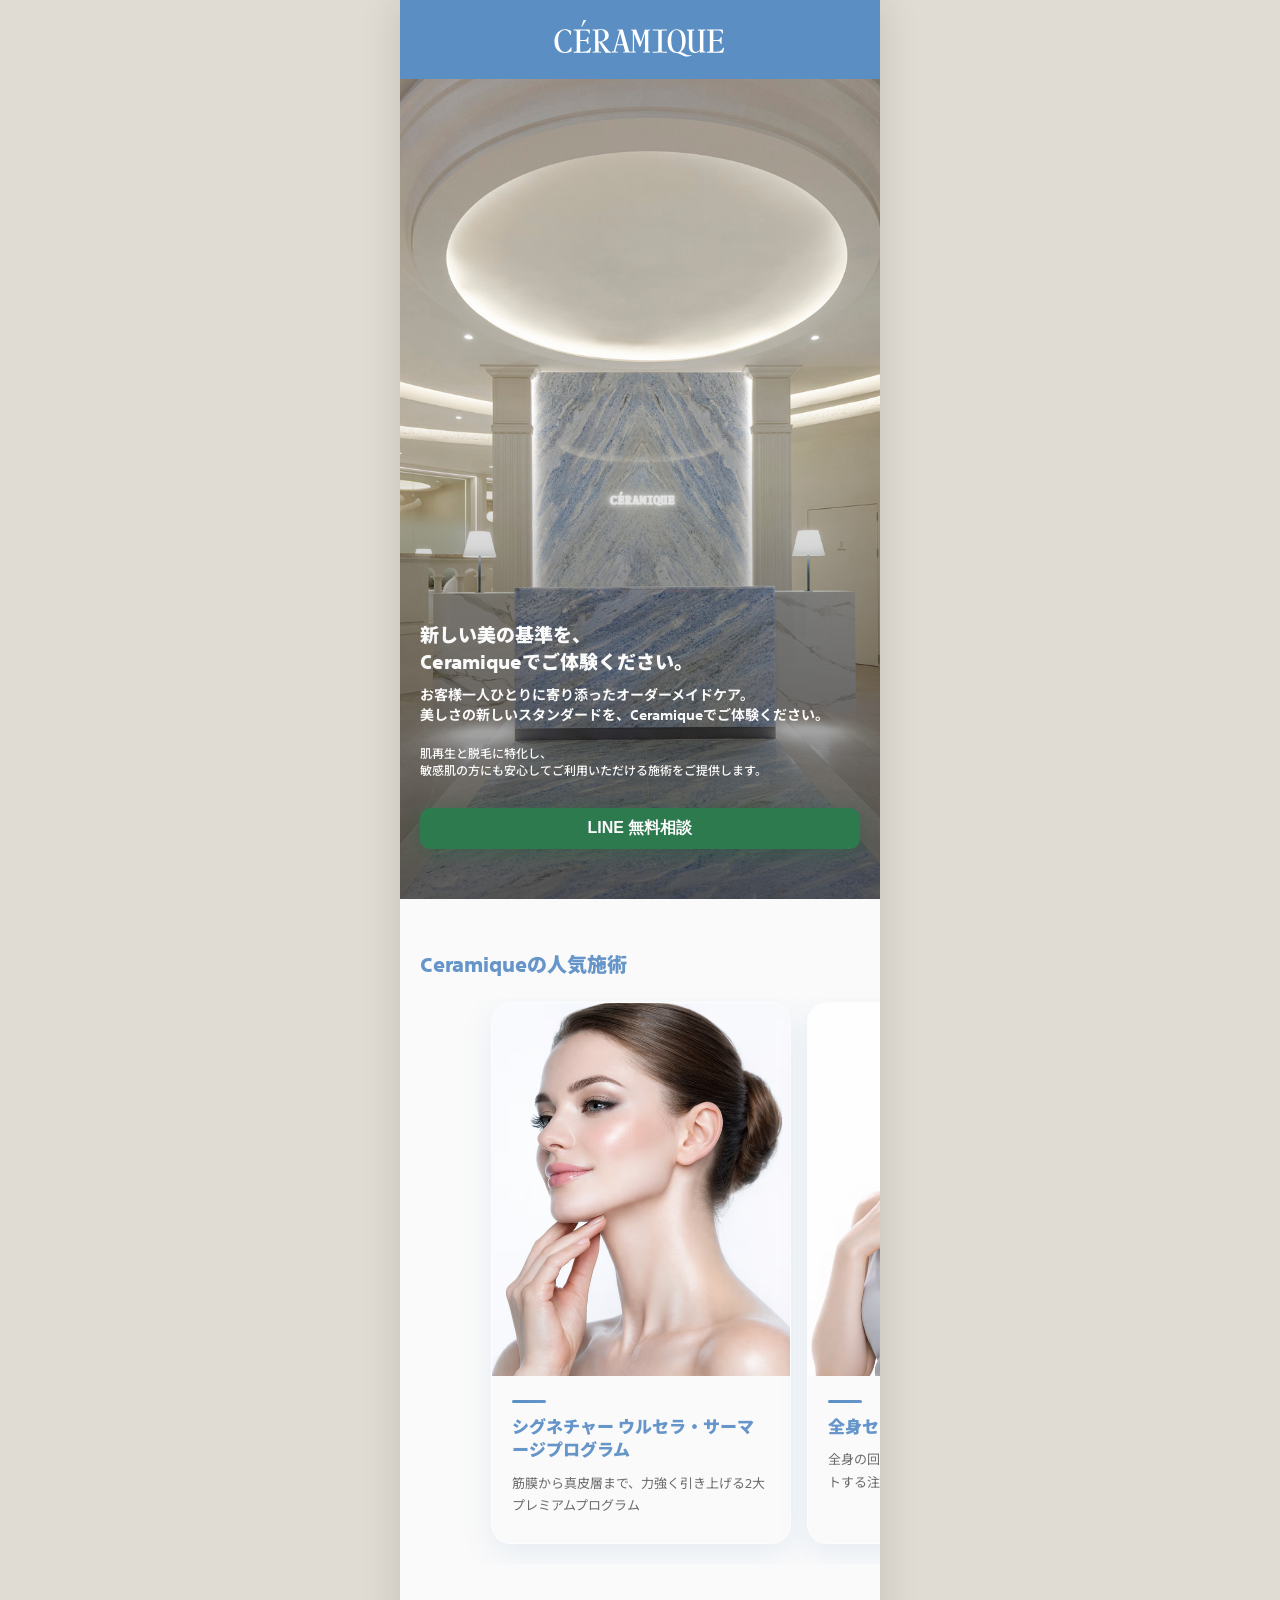
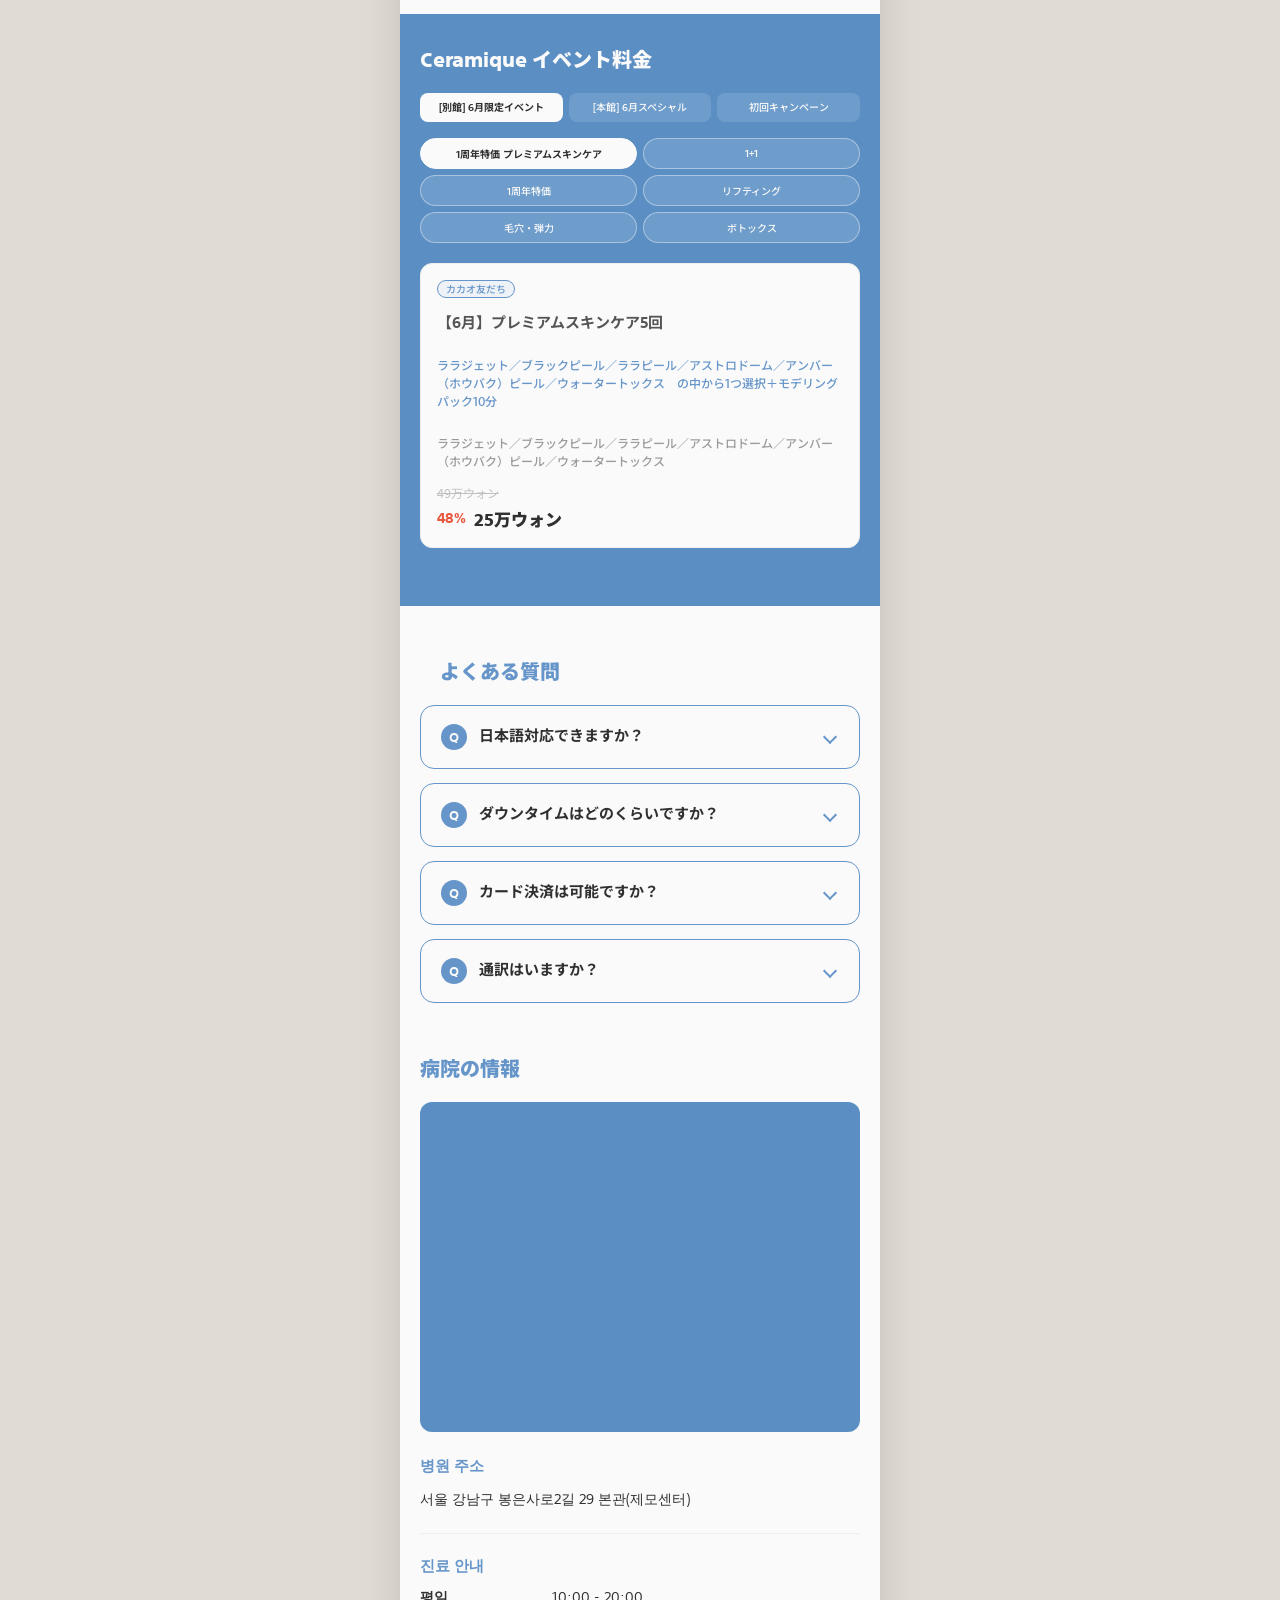
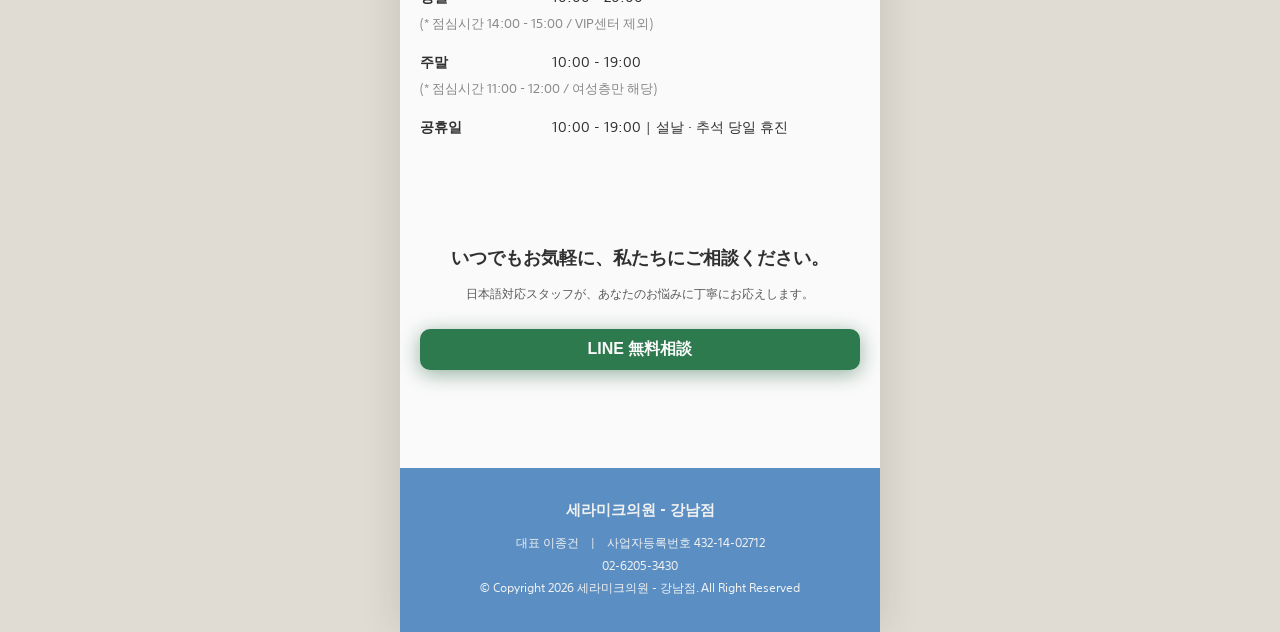
==== commit fc51f133: "Add files via upload" ====
--- a/ceramique_LP/ceramique_LP.html
+++ b/ceramique_LP/ceramique_LP.html
@@ -75,7 +75,7 @@
     </section>
 
     <section id="procedure_type">
-        <h2 class="section_title">Ceramique イベント料金</h2>
+        <h2 class="section_title" style="color: var(--white);">Ceramique イベント料金</h2>
 
         <div class="tabs">
             <button class="tab is-active" data-target="#panelBekkan">[別館] 6月限定イベント</button>
@@ -1094,9 +1094,7 @@
     </section> -->
 
     <section id="faq">
-        <div class="faq_head">
-            <h2 class="section_title">よくある質問</h2>
-        </div>
+        <h2 class="section_title">よくある質問</h2>
         <div class="faq_list">
             <div class="faq_item">
                 <button class="faq_q" aria-expanded="false">
@@ -1142,13 +1140,10 @@
     </section>
 
     <section id="information">
-        <h2 class="section_title">INFORMATION</h2>
+        <h2 class="section_title">病院の情報</h2>
         <div class="info_wrap">
             <div class="info_map">
-                <iframe
-                    src="https://www.google.com/maps/embed?pb=!1m18!1m12!1m3!1d791.3567490607385!2d127.02799346966225!3d37.49784609825356!2m3!1f0!2f0!3f0!3m2!1i1024!2i768!4f13.1!3m3!1m2!1s0x357ca15512333d35%3A0xbfd24b568665851c!2z7YG0656Y7Iqk7JuQ7J2Y7JuQ!5e0!3m2!1sko!2skr!4v1781058631103!5m2!1sko!2skr"
-                    width="600" height="450" style="border:0;" allowfullscreen="" loading="lazy"
-                    referrerpolicy="no-referrer-when-downgrade"></iframe>
+              <iframe src="https://www.google.com/maps/embed?pb=!1m18!1m12!1m3!1d3165.2164843946825!2d127.02379007655968!3d37.50281197205517!2m3!1f0!2f0!3f0!3m2!1i1024!2i768!4f13.1!3m3!1m2!1s0x357ca3005185a6e5%3A0x4c4526b43b753e78!2zQ2VyYW1pcXVlIGNsaW5pYyBnYW5nbmFtKOyEuOudvOuvuO2BrOydmOybkCDqsJXrgqgp!5e0!3m2!1sko!2skr!4v1781242679350!5m2!1sko!2skr" width="600" height="450" style="border:0;" allowfullscreen="" loading="lazy" referrerpolicy="no-referrer-when-downgrade"></iframe>
             </div>
 
             <div class="info_detail">
--- a/ceramique_LP/ceramique_LP.css
+++ b/ceramique_LP/ceramique_LP.css
@@ -159,15 +159,8 @@
 }
 
 /* ===== 브랜드 개별 오버라이드 ===== */
-.section_title{
-    color: var(--white);
-}
 
 /* 시그니처 섹션: 밝은 카드와 어울리도록 타이틀을 브랜드 블루로 */
-#signature .section_title{
-    color: var(--font2);
-}
-
 .info_note{
     margin-bottom: 12px;
     font-size: 13px;
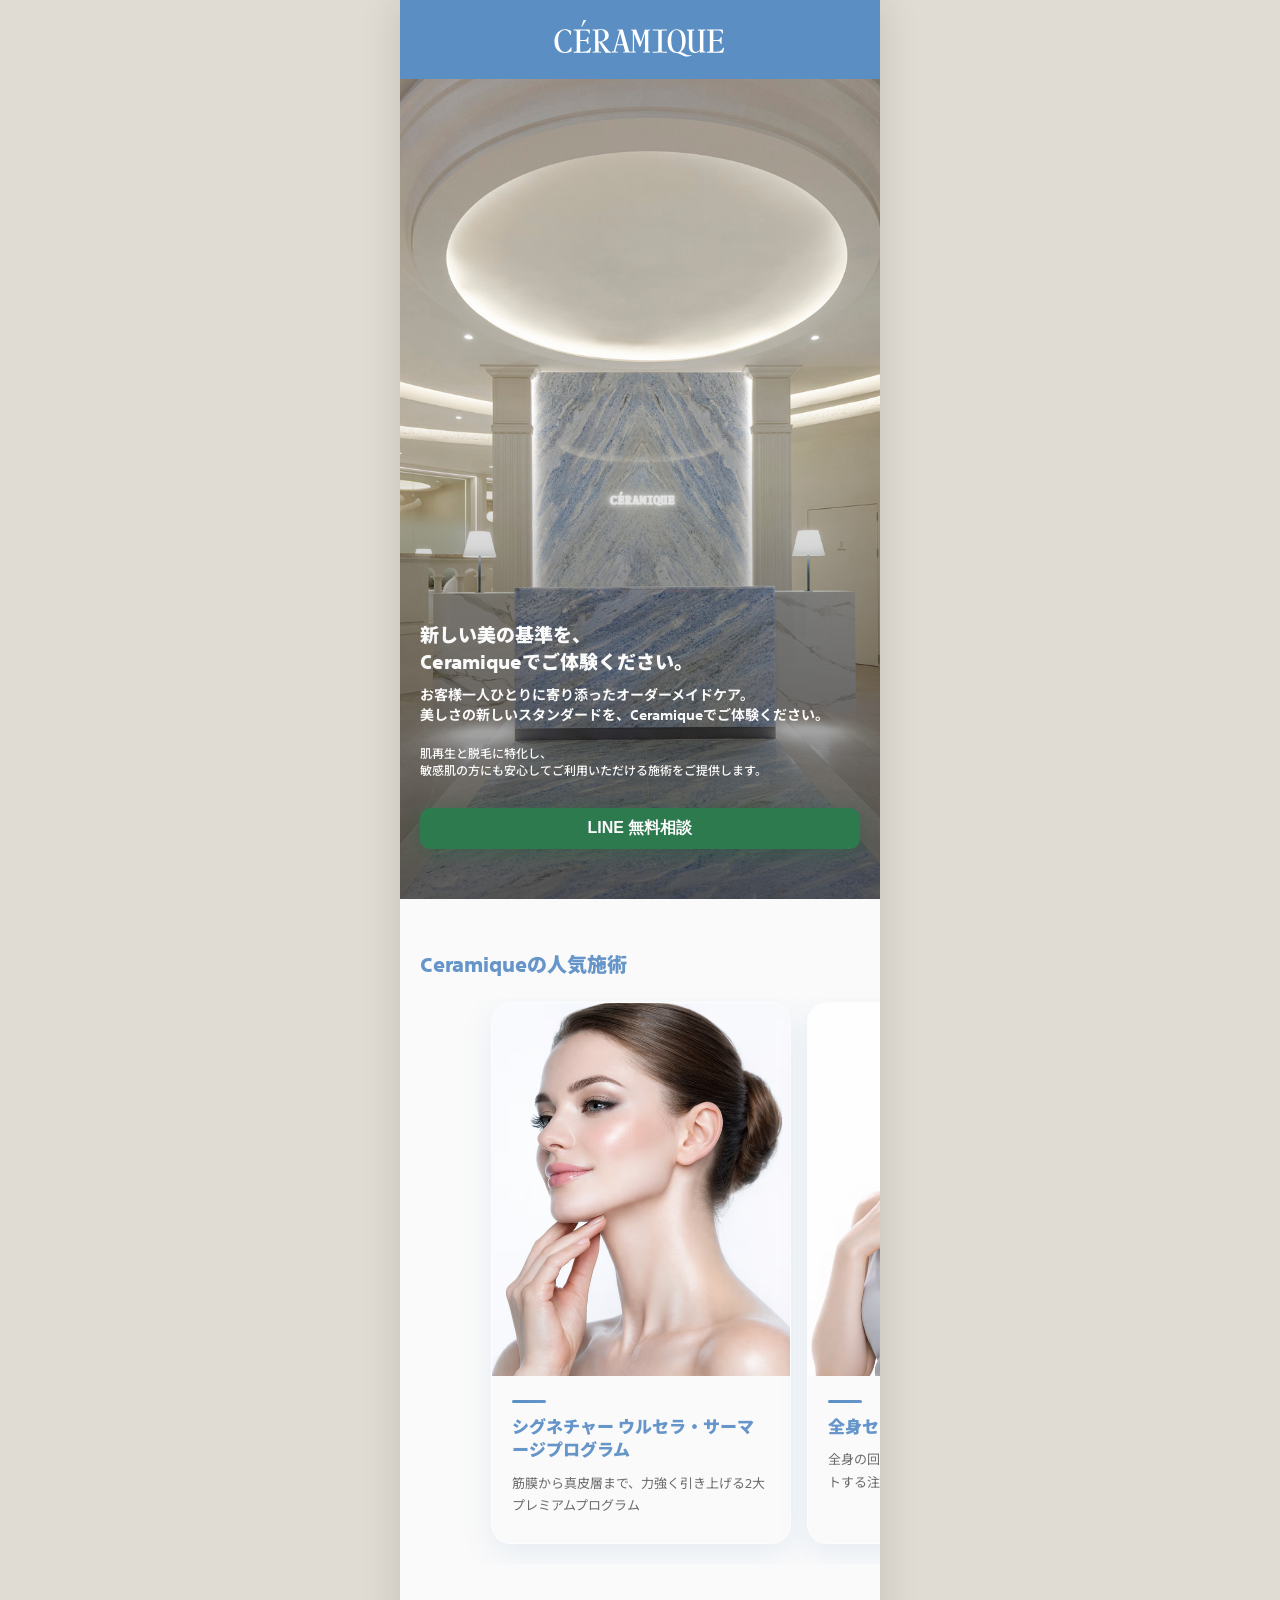
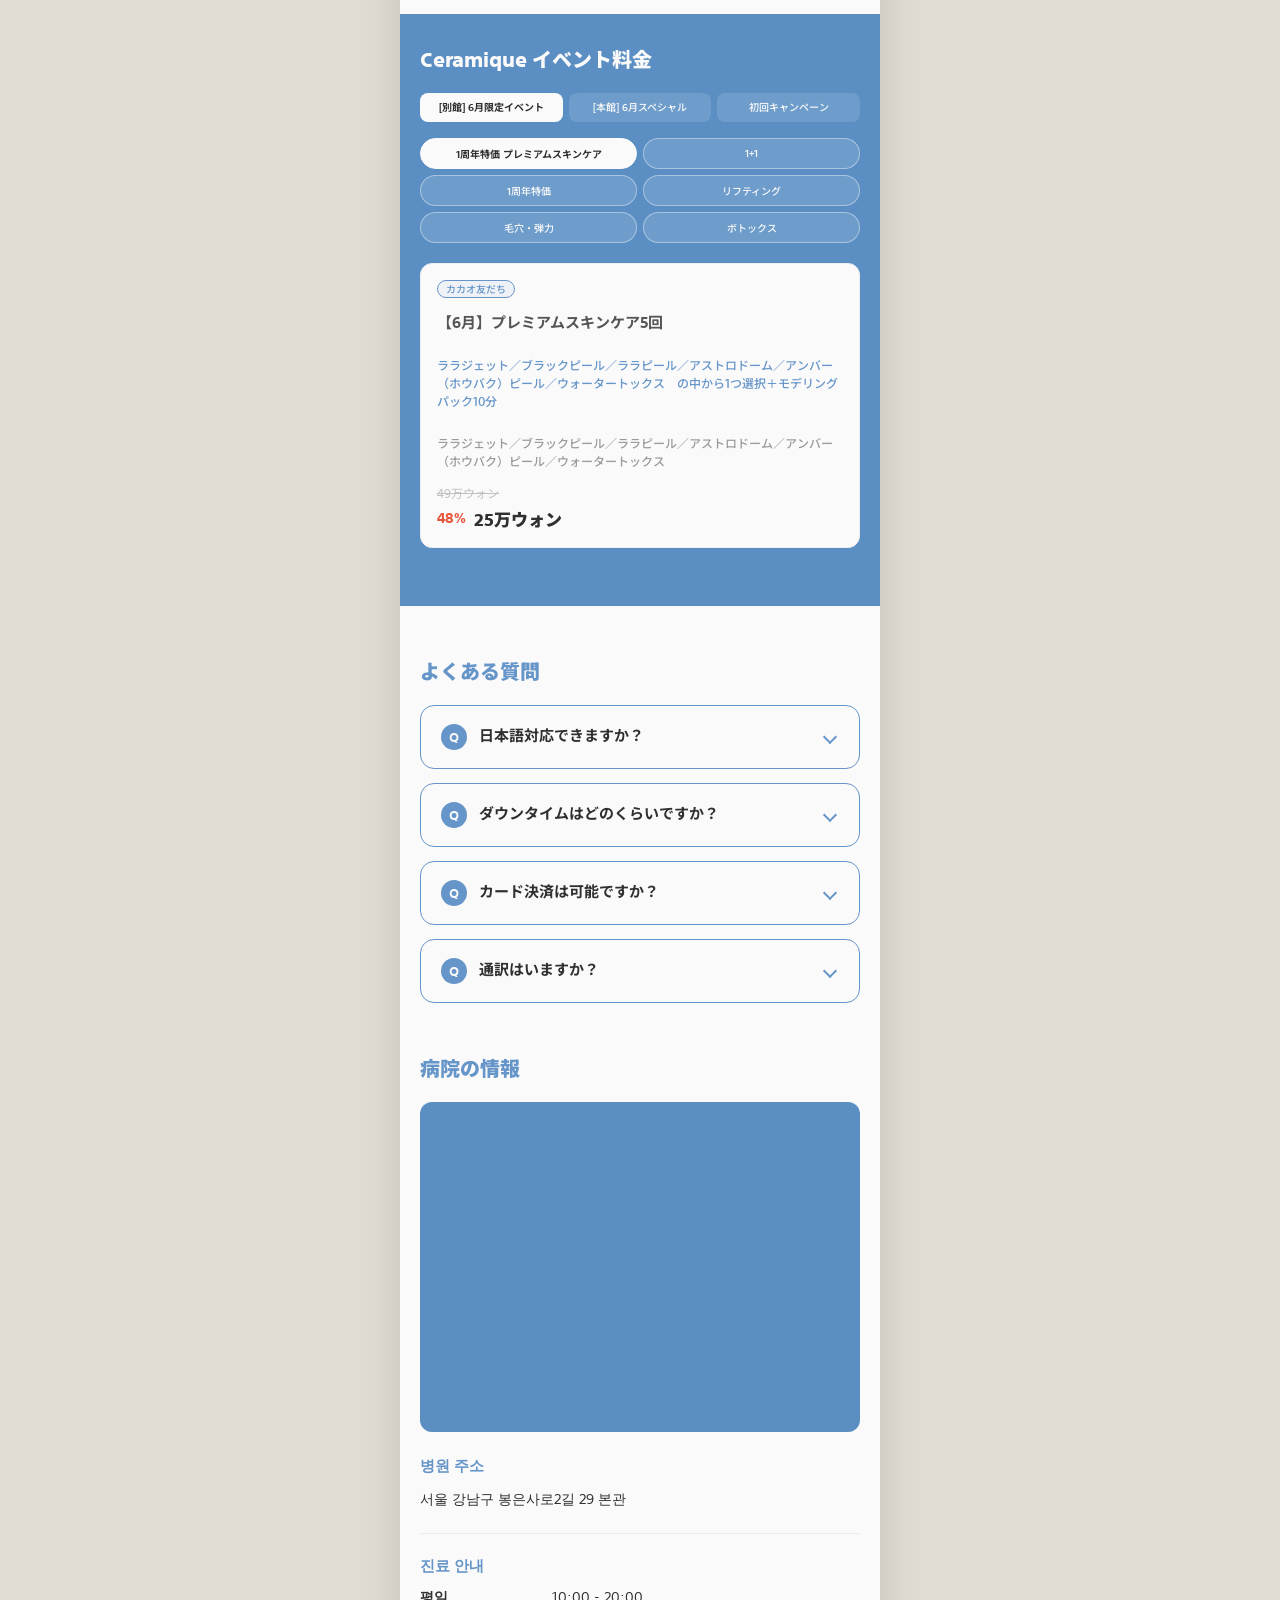
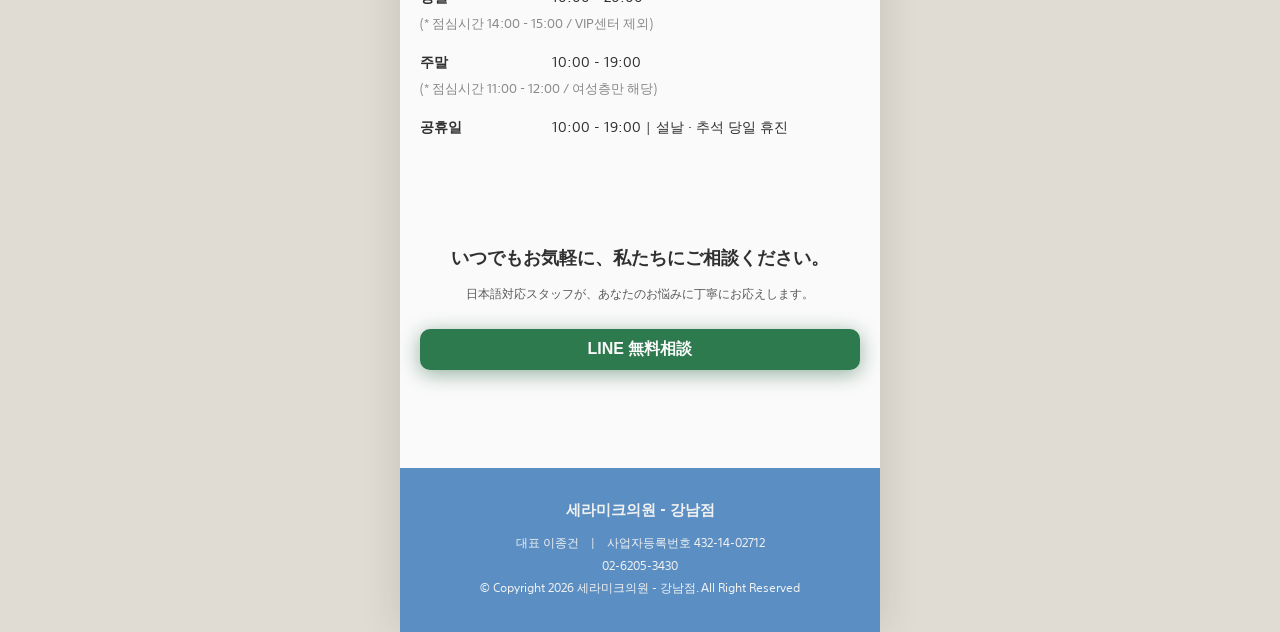
==== commit d917c0aa: "Add files via upload" ====
--- a/ceramique_LP/ceramique_LP.html
+++ b/ceramique_LP/ceramique_LP.html
@@ -1149,7 +1149,7 @@
             <div class="info_detail">
                 <div class="info_block">
                     <h3 class="info_label">병원 주소</h3>
-                    <p class="info_text">서울 강남구 봉은사로2길 29 본관(제모센터)</p>
+                    <p class="info_text">서울 강남구 봉은사로2길 29 본관</p>
                 </div>
                 <div class="info_block">
                     <h3 class="info_label">진료 안내</h3>
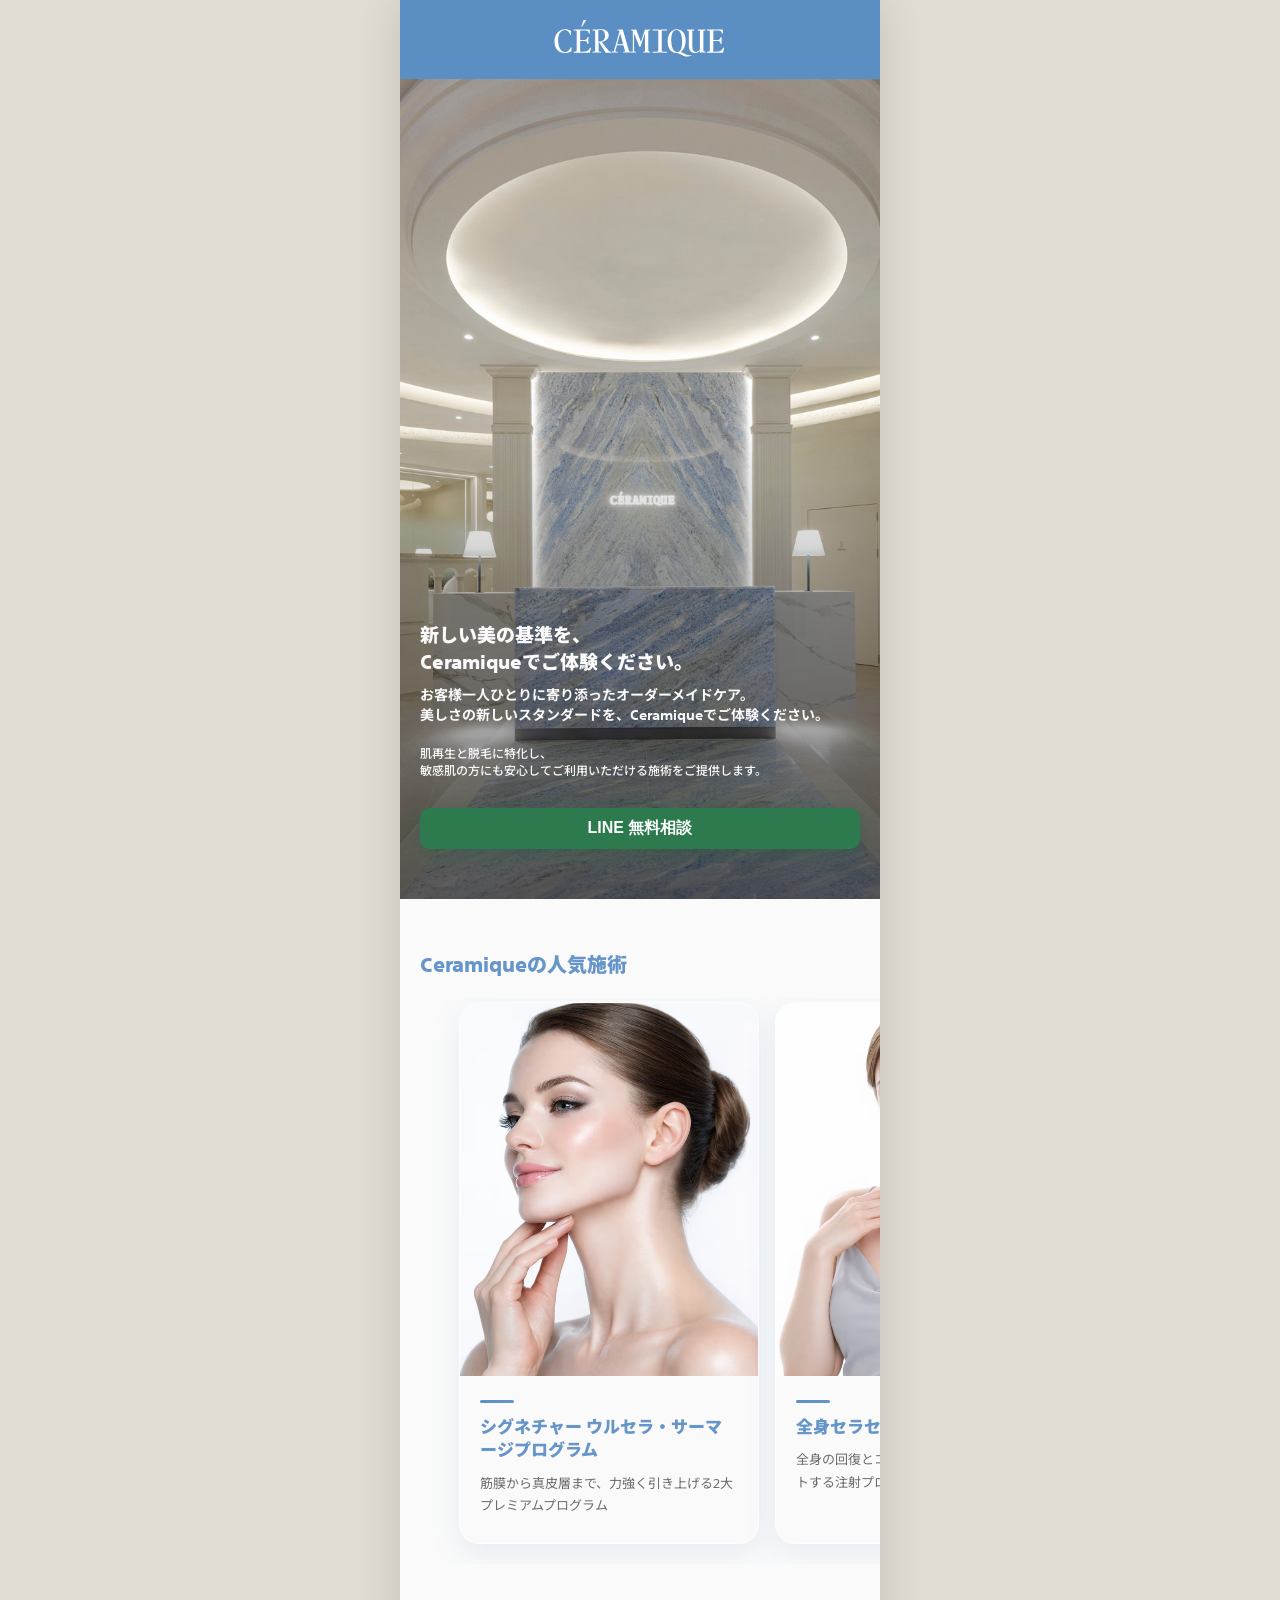
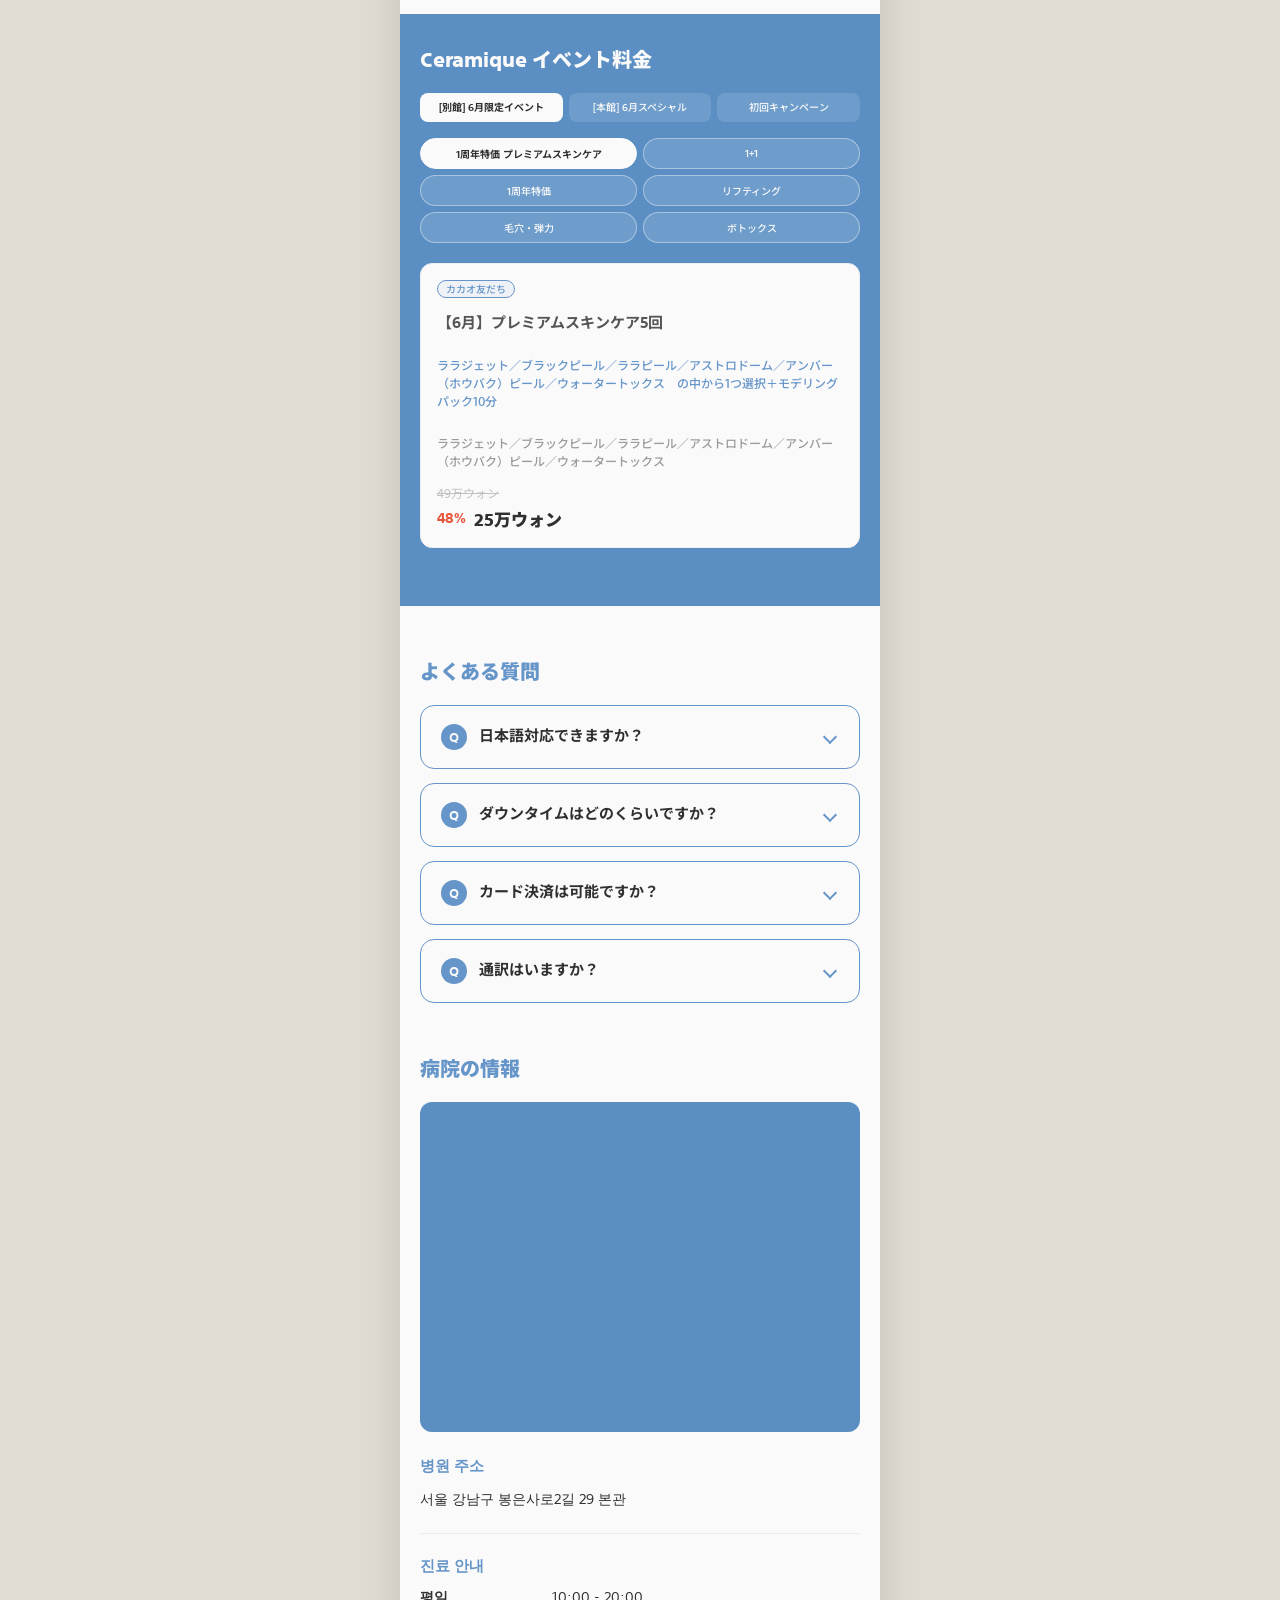
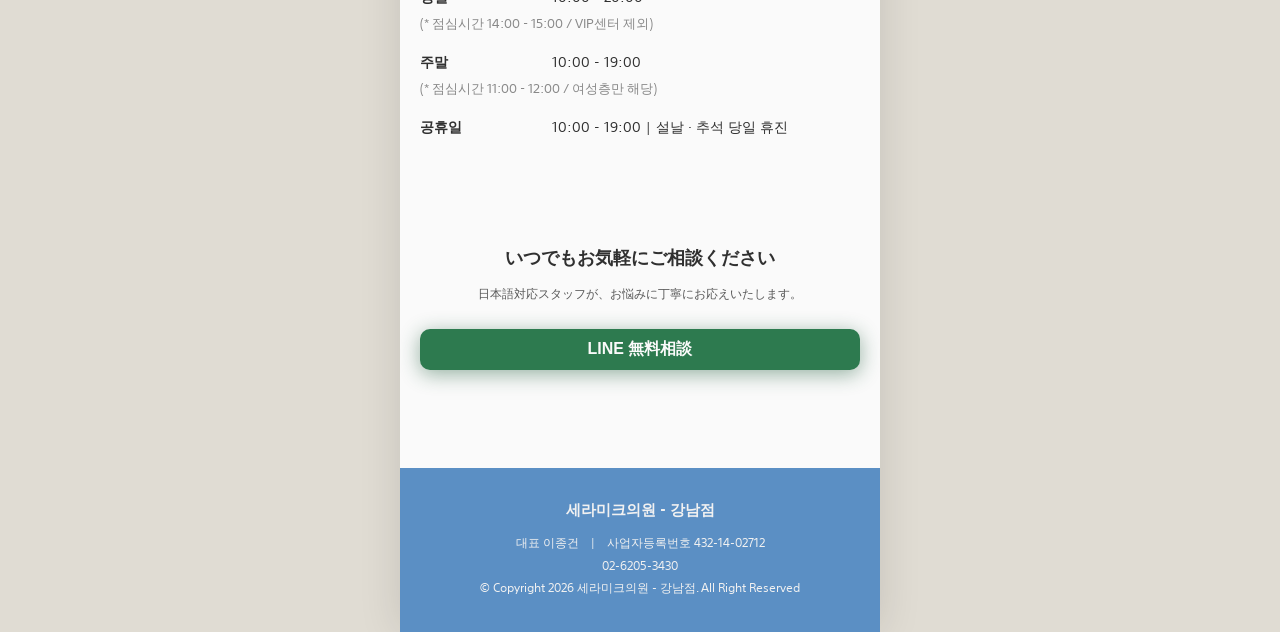
==== commit 59f4537c: "Add files via upload" ====
--- a/ceramique_LP/ceramique_LP.html
+++ b/ceramique_LP/ceramique_LP.html
@@ -1176,8 +1176,8 @@
 
     <section id="cta">
         <div class="cta_i">
-            <p class="cta_lead">いつでもお気軽に、私たちにご相談ください。</p>
-            <p class="cta_sub">日本語対応スタッフが、あなたのお悩みに丁寧にお応えします。</p>
+            <p class="cta_lead">いつでもお気軽にご相談ください</p>
+            <p class="cta_sub">日本語対応スタッフが、お悩みに丁寧にお応えいたします。</p>
             <button class="line_btn cta_btn"><a href="#"><i class="fa-brands fa-line"></i> LINE 無料相談</a></button>
         </div>
     </section>
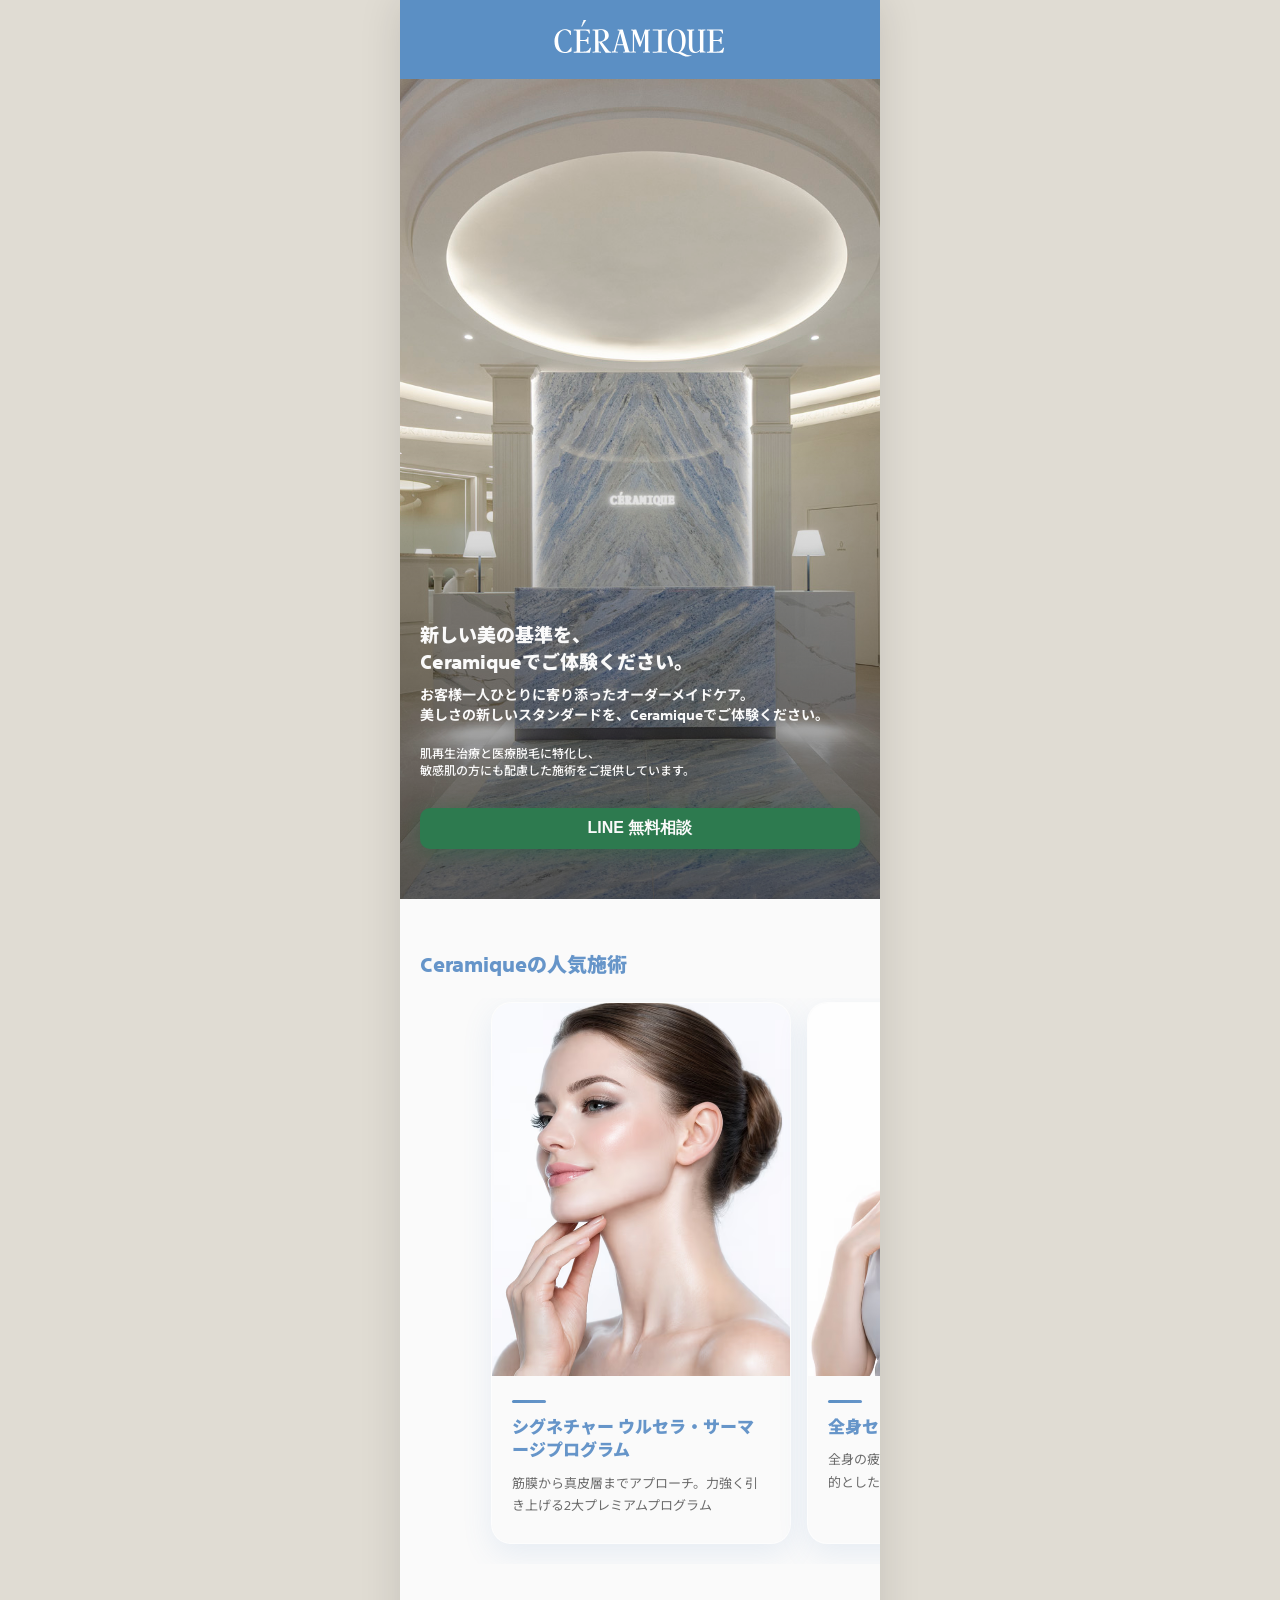
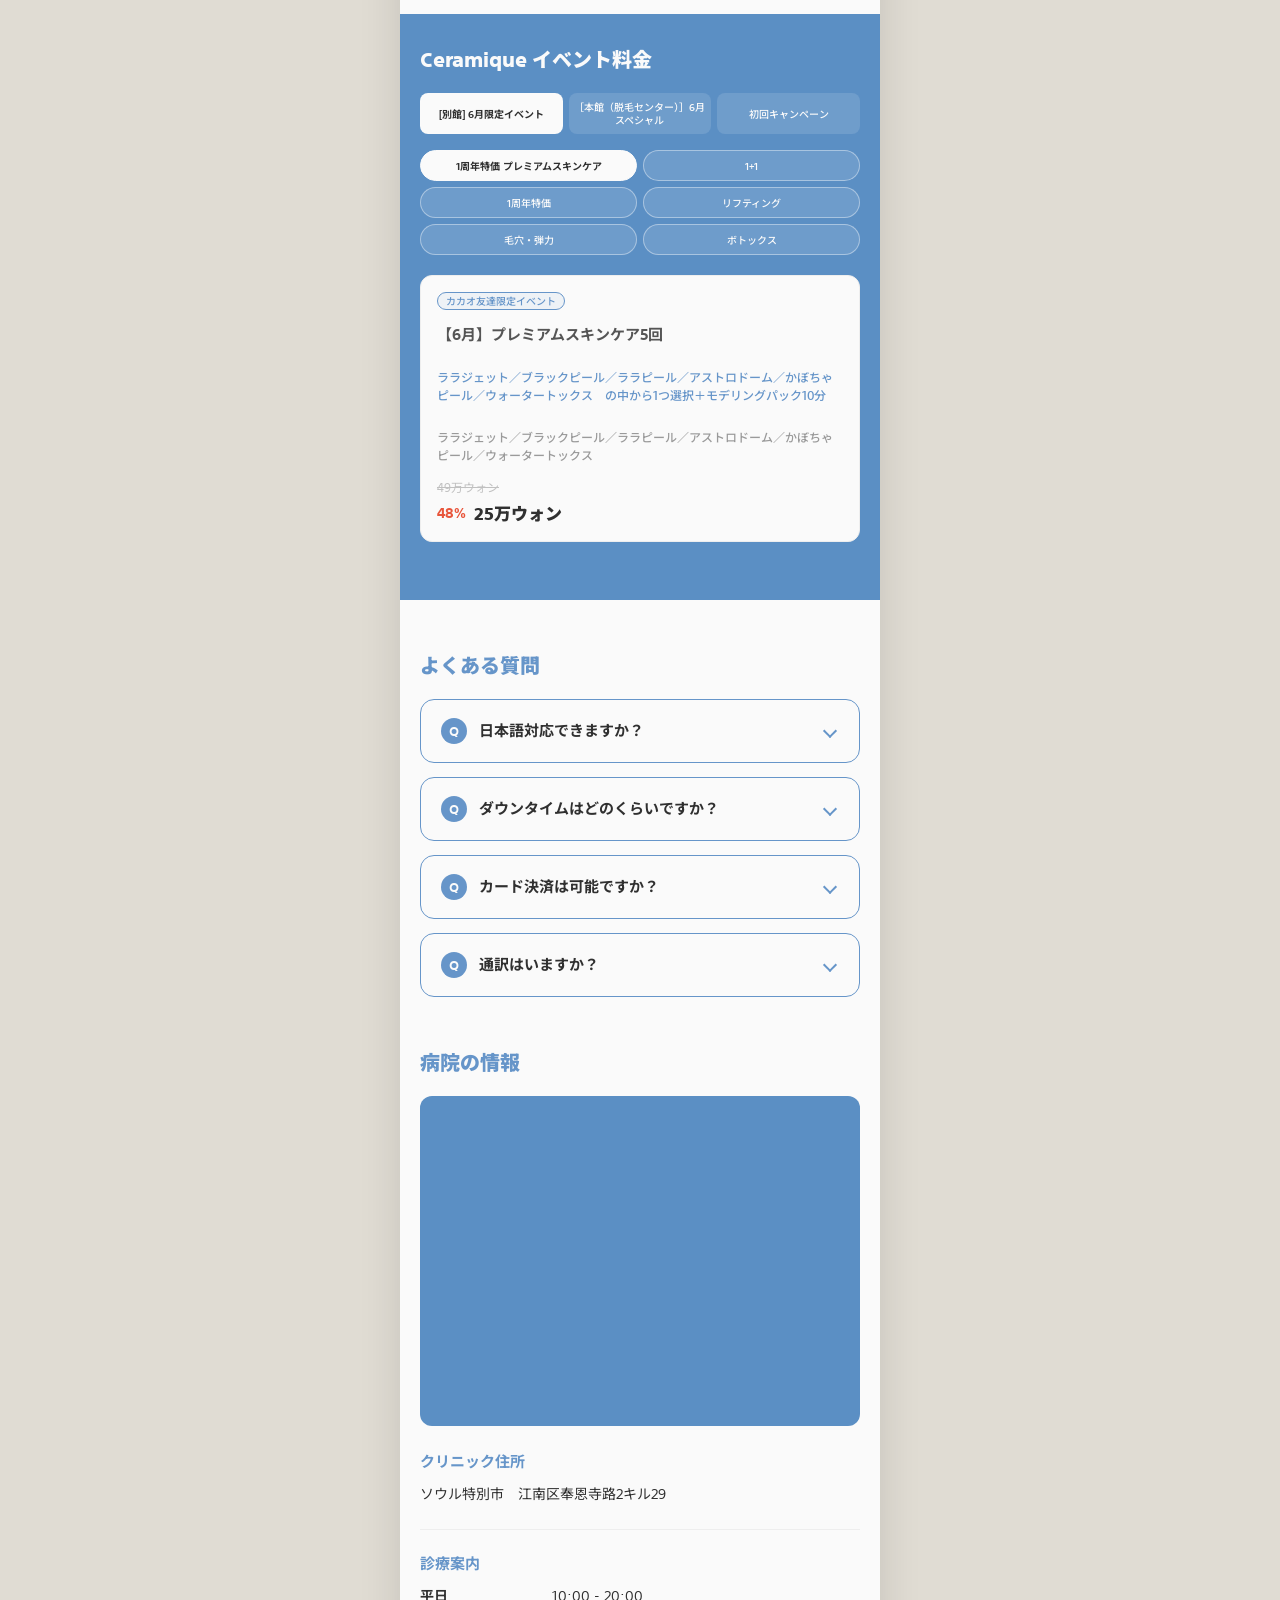
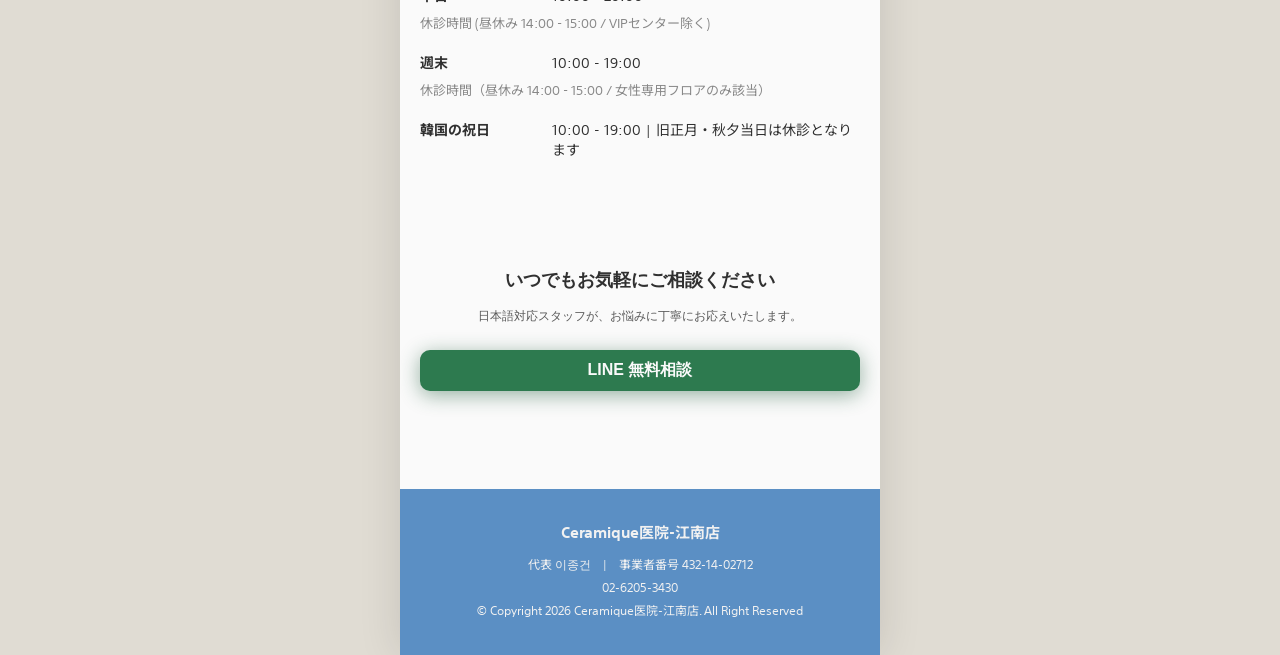
==== commit de7c84a3: "Add files via upload" ====
--- a/ceramique_LP/ceramique_LP.html
+++ b/ceramique_LP/ceramique_LP.html
@@ -35,9 +35,8 @@
                 お客様一人ひとりに寄り添ったオーダーメイドケア。<br>
                 美しさの新しいスタンダードを、Ceramiqueでご体験ください。
             </h3>
-            <h4>肌再生と脱毛に特化し、<br>敏感肌の方にも安心してご利用いただける施術をご提供します。</h4>
-            <button class="line_btn" style="margin-bottom: 30px;"><a href="#"><i class="fa-brands fa-line"></i> LINE
-                    無料相談</a></button>
+            <h4>肌再生治療と医療脱毛に特化し、<br>敏感肌の方にも配慮した施術をご提供しています。</h4>
+            <button class="line_btn" style="margin-bottom: 30px;"><a href="#"><i class="fa-brands fa-line"></i> LINE 無料相談</a></button>
         </div>
     </section>
     <section id="signature">
@@ -47,21 +46,21 @@
                 <div class="sig_thumb"><img src="./ceramique_LP_img/signatureUlthermage.avif" alt="シグネチャー ウルセラ・サーマージプログラム"></div>
                 <div class="sig_overlay">
                     <h3 class="sig_title">シグネチャー ウルセラ・サーマージプログラム</h3>
-                    <p class="sig_desc">筋膜から真皮層まで、力強く引き上げる2大プレミアムプログラム</p>
+                    <p class="sig_desc">筋膜から真皮層までアプローチ。力強く引き上げる2大プレミアムプログラム</p>
                 </div>
             </article>
             <article class="sig_card">
                 <div class="sig_thumb"><img src="./ceramique_LP_img/SystemicCeracell.avif" alt="全身セラセル"></div>
                 <div class="sig_overlay">
-                    <h3 class="sig_title">全身セラセル</h3>
-                    <p class="sig_desc">全身の回復とコンディション改善をサポートする注射プログラム</p>
+                    <h3 class="sig_title">全身セラセルケア</h3>
+                    <p class="sig_desc">全身の疲労回復とコンディションケアを目的とした注射プログラム</p>
                 </div>
             </article>
             <article class="sig_card">
                 <div class="sig_thumb"><img src="./ceramique_LP_img/Avalanche.avif" alt="アバランチェ"></div>
                 <div class="sig_overlay">
-                    <h3 class="sig_title">アバランチェ</h3>
-                    <p class="sig_desc">やわらかいヒゲ・うぶ毛まで丁寧にケアするレーザー脱毛</p>
+                    <h3 class="sig_title">アバランチ脱毛</h3>
+                    <p class="sig_desc">細く柔らかいヒゲや産毛までしっかり処理するレーザー脱毛</p>
                 </div>
             </article>
             <article class="sig_card">
@@ -79,7 +78,7 @@
 
         <div class="tabs">
             <button class="tab is-active" data-target="#panelBekkan">[別館] 6月限定イベント</button>
-            <button class="tab" data-target="#panelHonkan">[本館] 6月スペシャル</button>
+            <button class="tab" data-target="#panelHonkan">［本館（脱毛センター）］6月スペシャル</button>
             <button class="tab" data-target="#panelFirst">初回キャンペーン</button>
         </div>
 
@@ -99,10 +98,10 @@
                 <h3 class="proc-cat-title">1周年特価 プレミアムスキンケア</h3>
                 <div class="proc-cards">
                     <article class="proc-card">
-                        <div class="proc-badges"><span class="proc-badge">カカオ友だち</span></div>
+                        <div class="proc-badges"><span class="proc-badge">カカオ友達限定イベント</span></div>
                         <h4 class="proc-name">【6月】プレミアムスキンケア5回</h4>
-                        <p class="proc-opt">ララジェット／ブラックピール／ララピール／アストロドーム／アンバー（ホウバク）ピール／ウォータートックス　の中から1つ選択＋モデリングパック10分</p>
-                        <p class="proc-detail">ララジェット／ブラックピール／ララピール／アストロドーム／アンバー（ホウバク）ピール／ウォータートックス</p>
+                        <p class="proc-opt">ララジェット／ブラックピール／ララピール／アストロドーム／かぼちゃピール／ウォータートックス　の中から1つ選択＋モデリングパック10分</p>
+                        <p class="proc-detail">ララジェット／ブラックピール／ララピール／アストロドーム／かぼちゃピール／ウォータートックス</p>
                         <div class="proc-price-row">
                             <p class="proc-origin">49万ウォン</p>
                             <div class="proc-price"><span class="proc-off">48%</span><span class="proc-now">25万ウォン</span></div>
@@ -116,8 +115,8 @@
                 <h3 class="proc-cat-title">1+1</h3>
                 <div class="proc-cards">
                     <article class="proc-card">
-                        <div class="proc-badges"><span class="proc-badge">カカオ友だち</span></div>
-                        <h4 class="proc-name">【6月】1+1 自然なボリュームの定番 スカルプトラ</h4>
+                        <div class="proc-badges"><span class="proc-badge">カカオ友達限定イベント</span></div>
+                        <h4 class="proc-name">【6月】1+1 自然なボリューム作りの定番　スカルプトラ</h4>
                         <p class="proc-opt">分けて使用可能</p>
                         <p class="proc-detail">スカルプトラ1本＋1本</p>
                         <div class="proc-price-row">
@@ -126,17 +125,17 @@
                         </div>
                     </article>
                     <article class="proc-card">
-                        <div class="proc-badges"><span class="proc-badge">カカオ友だち</span></div>
-                        <h4 class="proc-name">[6月] 1+1 [ECM] 毛穴消去アディッテ</h4>
-                        <p class="proc-detail">ララフィル（1,2剤）＋アティッテ 1本 × 2回</p>
+                        <div class="proc-badges"><span class="proc-badge">カカオ友達限定イベント</span></div>
+                        <h4 class="proc-name">[6月] 1+1 [ECM] 毛穴ケア施術　アディーテ</h4>
+                        <p class="proc-detail">ララピール（1,2剤）＋アディーテ 1本 × 2回</p>
                         <div class="proc-price-row">
                             <p class="proc-origin">195万ウォン</p>
                             <div class="proc-price"><span class="proc-off">49%</span><span class="proc-now">99万ウォン</span></div>
                         </div>
                     </article>
                     <article class="proc-card">
-                        <div class="proc-badges"><span class="proc-badge">カカオ友だち</span></div>
-                        <h4 class="proc-name">[6月] 1+1 長持ち水光肌スキンバイブ</h4>
+                        <div class="proc-badges"><span class="proc-badge">カカオ友達限定イベント</span></div>
+                        <h4 class="proc-name">[6月] 1+1 長持ちする水光肌へ　スキンバイブ</h4>
                         <p class="proc-opt">分けて使用可能</p>
                         <p class="proc-detail">スキンバイブ 2CC+2CC</p>
                         <div class="proc-price-row">
@@ -145,10 +144,10 @@
                         </div>
                     </article>
                     <article class="proc-card">
-                        <div class="proc-badges"><span class="proc-badge">カカオ友だち</span></div>
-                        <h4 class="proc-name">【6月】1+1 毛穴角化症徹底除去</h4>
+                        <div class="proc-badges"><span class="proc-badge">カカオ友達限定イベント</span></div>
+                        <h4 class="proc-name">【6月】1+1 毛穴の詰まりを徹底ケア</h4>
                         <p class="proc-opt">腕 / 胸から1つ選択</p>
-                        <p class="proc-detail">リドルブースター1個＋1個</p>
+                        <p class="proc-detail">リードルブースター1個＋1個</p>
                         <div class="proc-price-row">
                             <p class="proc-origin">76万ウォン</p>
                             <div class="proc-price"><span class="proc-off">48%</span><span class="proc-now">39万ウォン</span></div>
@@ -162,16 +161,16 @@
                 <h3 class="proc-cat-title">1周年特価</h3>
                 <div class="proc-cards">
                     <article class="proc-card">
-                        <div class="proc-badges"><span class="proc-badge">カカオ友だち</span></div>
-                        <h4 class="proc-name">【6月】1周年特価リフティング サーマジ＋点滴</h4>
-                        <p class="proc-detail">サーマジ900ショット＋無痛点滴</p>
+                        <div class="proc-badges"><span class="proc-badge">カカオ友達限定イベント</span></div>
+                        <h4 class="proc-name">【6月】１周年特化リフティングサーマージ＋点滴</h4>
+                        <p class="proc-detail">サーマージ900ショット＋無痛点滴</p>
                         <div class="proc-price-row">
                             <p class="proc-origin">570万ウォン</p>
                             <div class="proc-price"><span class="proc-off">49%</span><span class="proc-now">289万ウォン</span></div>
                         </div>
                     </article>
                     <article class="proc-card">
-                        <div class="proc-badges"><span class="proc-badge">カカオ友だち</span></div>
+                        <div class="proc-badges"><span class="proc-badge">カカオ友達限定イベント</span></div>
                         <h4 class="proc-name">[6月] 1周年特価リフティング ソフウェーブ＋ウルセラ＋チタニウム</h4>
                         <p class="proc-detail">ソフウェーブ100パルス＋ウルセラ100ショット＋チタニウム60KJ</p>
                         <div class="proc-price-row">
@@ -180,16 +179,16 @@
                         </div>
                     </article>
                     <article class="proc-card">
-                        <div class="proc-badges"><span class="proc-badge">カカオ友だち</span></div>
-                        <h4 class="proc-name">[6月] 1周年特価 リフティング オンダ＋ウルセラピープライム</h4>
-                        <p class="proc-detail">オンダ3万ショット＋ウルセラピープライム300ショット</p>
+                        <div class="proc-badges"><span class="proc-badge">カカオ友達限定イベント</span></div>
+                        <h4 class="proc-name">[6月] 1周年特価 リフティング オンダ＋ウルセラプライム</h4>
+                        <p class="proc-detail">オンダ3万ショット＋ウルセラプライム300ショット</p>
                         <div class="proc-price-row">
                             <p class="proc-origin">265万ウォン</p>
                             <div class="proc-price"><span class="proc-off">49%</span><span class="proc-now">136万ウォン</span></div>
                         </div>
                     </article>
                     <article class="proc-card">
-                        <div class="proc-badges"><span class="proc-badge">カカオ友だち</span></div>
+                        <div class="proc-badges"><span class="proc-badge">カカオ友達限定イベント</span></div>
                         <h4 class="proc-name">【6月】1周年特価リフティング オンダ</h4>
                         <p class="proc-detail">オンダ3万ショット</p>
                         <div class="proc-price-row">
@@ -205,35 +204,35 @@
                 <h3 class="proc-cat-title">リフティング</h3>
                 <div class="proc-cards">
                     <article class="proc-card">
-                        <div class="proc-badges"><span class="proc-badge">カカオ友だち</span></div>
-                        <h4 class="proc-name">【6月】リフティングの定石 ウルサマジ1500ショット</h4>
-                        <p class="proc-detail">ウルセラピープライム600ショット＋サーマジ900ショット＋イオンサイム</p>
+                        <div class="proc-badges"><span class="proc-badge">カカオ友達限定イベント</span></div>
+                        <h4 class="proc-name">【6月】王道リフティング ウルサマジ1500ショット</h4>
+                        <p class="proc-detail">ウルセラピープライム600ショット＋サーマージ900ショット＋イオンザイム</p>
                         <div class="proc-price-row">
                             <p class="proc-origin">790万ウォン</p>
                             <div class="proc-price"><span class="proc-off">49%</span><span class="proc-now">399万ウォン</span></div>
                         </div>
                     </article>
                     <article class="proc-card">
-                        <div class="proc-badges"><span class="proc-badge">カカオ友だち</span></div>
+                        <div class="proc-badges"><span class="proc-badge">カカオ友達限定イベント</span></div>
                         <h4 class="proc-name">【6月】童顔フェイスコンボ</h4>
-                        <p class="proc-detail">イブタイタン（タイタンモード＋パッチモード）＋自己細胞120ml＋ソフウェーブ100パルス</p>
+                        <p class="proc-detail">イブタイタン（タイタンモード＋パッチモード）＋自己細胞注入120ml＋ソフウェーブ100パルス</p>
                         <div class="proc-price-row">
                             <p class="proc-origin">660万ウォン</p>
                             <div class="proc-price"><span class="proc-off">49%</span><span class="proc-now">339万ウォン</span></div>
                         </div>
                     </article>
                     <article class="proc-card">
-                        <div class="proc-badges"><span class="proc-badge">カカオ友だち</span></div>
-                        <h4 class="proc-name">【6月】小顔コントゥアリングパッケージ</h4>
-                        <p class="proc-detail">オンダ10万ショット + ウルセラ600ショット + エルジョン スキンボトックス（輸入純正トキシン）</p>
+                        <div class="proc-badges"><span class="proc-badge">カカオ友達限定イベント</span></div>
+                        <h4 class="proc-name">【6月】小顔形成施術セット</h4>
+                        <p class="proc-detail">オンダ10万ショット + ウルセラ600ショット + 全顔スキンボトックス（輸入製・純粋ボツリヌストキシン）</p>
                         <div class="proc-price-row">
                             <p class="proc-origin">620万ウォン</p>
                             <div class="proc-price"><span class="proc-off">48%</span><span class="proc-now">319万ウォン</span></div>
                         </div>
                     </article>
                     <article class="proc-card">
-                        <div class="proc-badges"><span class="proc-badge">カカオ友だち</span></div>
-                        <h4 class="proc-name">【6月】名品弾力フルケア</h4>
+                        <div class="proc-badges"><span class="proc-badge">カカオ友達限定イベント</span></div>
+                        <h4 class="proc-name">【6月】弾力・ハリ感フルケア</h4>
                         <p class="proc-detail">チタニウム30KJ＋ソフウェーブ200パルス＋アディッテ5cc</p>
                         <div class="proc-price-row">
                             <p class="proc-origin">590万ウォン</p>
@@ -241,16 +240,16 @@
                         </div>
                     </article>
                     <article class="proc-card">
-                        <div class="proc-badges"><span class="proc-badge">カカオ友だち</span></div>
+                        <div class="proc-badges"><span class="proc-badge">カカオ友達限定イベント</span></div>
                         <h4 class="proc-name">【6月】ナチュラル目元ハリパッケージ</h4>
-                        <p class="proc-detail">アイサーマジ450ショット＋リトゥオパイン＋目元または目の下ボトックス（輸入純粋トキシン）</p>
+                        <p class="proc-detail">アイサーマージ450ショット＋リトゥオファイン＋目元または目の下ボトックス（輸入純粋トキシン）</p>
                         <div class="proc-price-row">
                             <p class="proc-origin">510万ウォン</p>
                             <div class="proc-price"><span class="proc-off">49%</span><span class="proc-now">259万ウォン</span></div>
                         </div>
                     </article>
                     <article class="proc-card">
-                        <div class="proc-badges"><span class="proc-badge">カカオ友だち</span></div>
+                        <div class="proc-badges"><span class="proc-badge">カカオ友達限定イベント</span></div>
                         <h4 class="proc-name">【6月】ナチュラル弾力リフティング</h4>
                         <p class="proc-detail">ソフウェーブ100パルス＋ラディアス6CC 1部位（首、口元、ほうれい線）</p>
                         <div class="proc-price-row">
@@ -259,9 +258,9 @@
                         </div>
                     </article>
                     <article class="proc-card">
-                        <div class="proc-badges"><span class="proc-badge">カカオ友だち</span></div>
+                        <div class="proc-badges"><span class="proc-badge">カカオ友達限定イベント</span></div>
                         <h4 class="proc-name">【6月】コラーゲンフルブースティング</h4>
-                        <p class="proc-opt">ポテンツァポンピングチップ</p>
+                        <p class="proc-opt">ポテンツァポンピングチップ使用 </p>
                         <p class="proc-detail">ソフウェーブ100パルス＋ポテンツァポンピング＋ジュベロックスキン4CC</p>
                         <div class="proc-price-row">
                             <p class="proc-origin">235万ウォン</p>
@@ -269,16 +268,16 @@
                         </div>
                     </article>
                     <article class="proc-card">
-                        <div class="proc-badges"><span class="proc-badge">カカオ友だち</span></div>
-                        <h4 class="proc-name">[6月] チュンチュンタンタン パッケージ</h4>
-                        <p class="proc-detail">チュンフェイス ブルー 60kj＋レッド 20kj＋チュンライナー 8分</p>
+                        <div class="proc-badges"><span class="proc-badge">カカオ友達限定イベント</span></div>
+                        <h4 class="proc-name">[6月] ハリぷる引き締めパッケージ</h4>
+                        <p class="proc-detail">チューンフェイス 60kj＋レッド 20kj＋チューンライナー 8分</p>
                         <div class="proc-price-row">
                             <p class="proc-origin">215万ウォン</p>
                             <div class="proc-price"><span class="proc-off">48%</span><span class="proc-now">110万ウォン</span></div>
                         </div>
                     </article>
                     <article class="proc-card">
-                        <div class="proc-badges"><span class="proc-badge">カカオ友だち</span></div>
+                        <div class="proc-badges"><span class="proc-badge">カカオ友達限定イベント</span></div>
                         <h4 class="proc-name">【6月】タイタン グロウフィット</h4>
                         <p class="proc-detail">イブタイタン（タイタンモード＋パッチモード）＋エラビエ リトゥオ 1V</p>
                         <div class="proc-price-row">
@@ -287,34 +286,34 @@
                         </div>
                     </article>
                     <article class="proc-card">
-                        <div class="proc-badges"><span class="proc-badge">カカオ友だち</span></div>
+                        <div class="proc-badges"><span class="proc-badge">カカオ友達限定イベント</span></div>
                         <h4 class="proc-name">【6月】タイタンボリュームフィット</h4>
-                        <p class="proc-detail">イブタイタン（パッチモード）＋チューンフェイス50KJ＋スキンボトックス（国産）</p>
+                        <p class="proc-detail">イブタイタン（パッチモード）＋チューンフェイス50KJ＋スキンボトックス（韓国製）</p>
                         <div class="proc-price-row">
                             <p class="proc-origin">175万ウォン</p>
                             <div class="proc-price"><span class="proc-off">49%</span><span class="proc-now">89万ウォン</span></div>
                         </div>
                     </article>
                     <article class="proc-card">
-                        <div class="proc-badges"><span class="proc-badge">カカオ友だち</span></div>
+                        <div class="proc-badges"><span class="proc-badge">カカオ友達限定イベント</span></div>
                         <h4 class="proc-name">[6月] 弾力フルコース</h4>
-                        <p class="proc-detail">チューンフェイス 80KJ + ジュベラック スキン 4CC + ナビゾーン スキンボトックス（国産）</p>
+                        <p class="proc-detail">チューンフェイス 80KJ + ジュべルックスキン 4CC + 鼻回り　スキンボトックス（韓国製）</p>
                         <div class="proc-price-row">
                             <p class="proc-origin">155万ウォン</p>
                             <div class="proc-price"><span class="proc-off">49%</span><span class="proc-now">79万ウォン</span></div>
                         </div>
                     </article>
                     <article class="proc-card">
-                        <div class="proc-badges"><span class="proc-badge">カカオ友だち</span></div>
-                        <h4 class="proc-name">【6月】首のシワ撃退</h4>
-                        <p class="proc-detail">ソフウェーブ50パルス＋首全体スキンボトックス（国産）</p>
+                        <div class="proc-badges"><span class="proc-badge">カカオ友達限定イベント</span></div>
+                        <h4 class="proc-name">【6月】首元のシワ集中ケア</h4>
+                        <p class="proc-detail">ソフウェーブ50パルス＋首全体スキンボトックス（韓国製）</p>
                         <div class="proc-price-row">
                             <p class="proc-origin">138万ウォン</p>
                             <div class="proc-price"><span class="proc-off">49%</span><span class="proc-now">70万ウォン</span></div>
                         </div>
                     </article>
                     <article class="proc-card">
-                        <div class="proc-badges"><span class="proc-badge">カカオ友だち</span></div>
+                        <div class="proc-badges"><span class="proc-badge">カカオ友達限定イベント</span></div>
                         <h4 class="proc-name">【6月】女優水光パッケージ</h4>
                         <p class="proc-detail">水光ピール（PHA）＋リジュラン4cc＋LDM 6分＋アストロダーム10分＋シンデレラIV</p>
                         <div class="proc-price-row">
@@ -323,8 +322,8 @@
                         </div>
                     </article>
                     <article class="proc-card">
-                        <div class="proc-badges"><span class="proc-badge">カカオ友だち</span></div>
-                        <h4 class="proc-name">【6月】ノーダウンタイム ワンデーソウルツアー</h4>
+                        <div class="proc-badges"><span class="proc-badge">カカオ友達限定イベント</span></div>
+                        <h4 class="proc-name">【6月】ダウンタイムなし　日帰りソウルツアー</h4>
                         <p class="proc-detail">ララフィル＋チタニウム40kj（SHRモード）＋LDM12分＋モデリング＋シンデレラIV</p>
                         <div class="proc-price-row">
                             <p class="proc-origin">115万ウォン</p>
@@ -332,8 +331,8 @@
                         </div>
                     </article>
                     <article class="proc-card">
-                        <div class="proc-badges"><span class="proc-badge">カカオ友だち</span></div>
-                        <h4 class="proc-name">【6月】顔消滅パッケージ</h4>
+                        <div class="proc-badges"><span class="proc-badge">カカオ友達限定イベント</span></div>
+                        <h4 class="proc-name">【6月】超小顔リフトパッケージ</h4>
                         <p class="proc-detail">イブタイタン（タイタンモード＋パッチモード）＋オンダ5万ショット</p>
                         <div class="proc-price-row">
                             <p class="proc-origin">115万ウォン</p>
@@ -341,8 +340,8 @@
                         </div>
                     </article>
                     <article class="proc-card">
-                        <div class="proc-badges"><span class="proc-badge">カカオ友だち</span></div>
-                        <h4 class="proc-name">【6月】チュンチュンパッケージ</h4>
+                        <div class="proc-badges"><span class="proc-badge">カカオ友達限定イベント</span></div>
+                        <h4 class="proc-name">【6月】フェイスライン引き締めパッケージ</h4>
                         <p class="proc-detail">チュンフェイス 50kj＋チュンライナー 8分</p>
                         <div class="proc-price-row">
                             <p class="proc-origin">115万ウォン</p>
@@ -350,8 +349,8 @@
                         </div>
                     </article>
                     <article class="proc-card">
-                        <div class="proc-badges"><span class="proc-badge">カカオ友だち</span></div>
-                        <h4 class="proc-name">[6月] 無補正Vラインチューン オンダ</h4>
+                        <div class="proc-badges"><span class="proc-badge">カカオ友達限定イベント</span></div>
+                        <h4 class="proc-name">[6月] 加工いらずのVラインチューン　オンダ</h4>
                         <p class="proc-detail">チューンライナー8分＋オンダ5万ショット</p>
                         <div class="proc-price-row">
                             <p class="proc-origin">107万ウォン</p>
@@ -359,7 +358,7 @@
                         </div>
                     </article>
                     <article class="proc-card">
-                        <div class="proc-badges"><span class="proc-badge">カカオ友だち</span></div>
+                        <div class="proc-badges"><span class="proc-badge">カカオ友達限定イベント</span></div>
                         <h4 class="proc-name">【6月】オンフィットラインケア</h4>
                         <p class="proc-detail">オンダ 5万ショット + チューンフェイス 50KJ</p>
                         <div class="proc-price-row">
@@ -368,8 +367,8 @@
                         </div>
                     </article>
                     <article class="proc-card">
-                        <div class="proc-badges"><span class="proc-badge">カカオ友だち</span></div>
-                        <h4 class="proc-name">【6月】トラブルクリアパッケージ</h4>
+                        <div class="proc-badges"><span class="proc-badge">カカオ友達限定イベント</span></div>
+                        <h4 class="proc-name">【6月】肌トラブルクリアパッケージ</h4>
                         <p class="proc-detail">ブラックピール + BBLクリア + 圧出 + 炎症注射</p>
                         <div class="proc-price-row">
                             <p class="proc-origin">76万ウォン</p>
@@ -377,8 +376,8 @@
                         </div>
                     </article>
                     <article class="proc-card">
-                        <div class="proc-badges"><span class="proc-badge">カカオ友だち</span></div>
-                        <h4 class="proc-name">[6月] デュアル輪郭Vライン</h4>
+                        <div class="proc-badges"><span class="proc-badge">カカオ友達限定イベント</span></div>
+                        <h4 class="proc-name">[6月] ＷアプローチＶライン形成</h4>
                         <p class="proc-detail">チタニウム30KJ＋チューンライナー8分</p>
                         <div class="proc-price-row">
                             <p class="proc-origin">76万ウォン</p>
@@ -386,8 +385,8 @@
                         </div>
                     </article>
                     <article class="proc-card">
-                        <div class="proc-badges"><span class="proc-badge">カカオ友だち</span></div>
-                        <h4 class="proc-name">【6月】ノーダウンタイム ワンキルリフティング・美白</h4>
+                        <div class="proc-badges"><span class="proc-badge">カカオ友達限定イベント</span></div>
+                        <h4 class="proc-name">【6月】ダウンタイムなし　即効リフト＆美白ケア</h4>
                         <p class="proc-detail">チタニウム 40kj（SHR＋STACKモード）</p>
                         <div class="proc-price-row">
                             <p class="proc-origin">76万ウォン</p>
@@ -395,8 +394,8 @@
                         </div>
                     </article>
                     <article class="proc-card">
-                        <div class="proc-badges"><span class="proc-badge">カカオ友だち</span></div>
-                        <h4 class="proc-name">【6月】ガラス玉のような輝きケア</h4>
+                        <div class="proc-badges"><span class="proc-badge">カカオ友達限定イベント</span></div>
+                        <h4 class="proc-name">【6月】ガラス肌ケア</h4>
                         <p class="proc-opt">ポテンツァポンピングチップ</p>
                         <p class="proc-detail">ポテンツァ＋ジュベルックスキン4cc</p>
                         <div class="proc-price-row">
@@ -405,7 +404,7 @@
                         </div>
                     </article>
                     <article class="proc-card">
-                        <div class="proc-badges"><span class="proc-badge">カカオ友だち</span></div>
+                        <div class="proc-badges"><span class="proc-badge">カカオ友達限定イベント</span></div>
                         <h4 class="proc-name">【6月】しっかりタイトニングパッケージ</h4>
                         <p class="proc-detail">BBLスキンタイト＋ポテンツァ＋リジュランヒーラー2cc＋鎮静ケア</p>
                         <div class="proc-price-row">
@@ -421,7 +420,7 @@
                 <h3 class="proc-cat-title">毛穴・弾力</h3>
                 <div class="proc-cards">
                     <article class="proc-card">
-                        <div class="proc-badges"><span class="proc-badge">カカオ友だち</span></div>
+                        <div class="proc-badges"><span class="proc-badge">カカオ友達限定イベント</span></div>
                         <h4 class="proc-name">【6月】ゆで卵プロジェクト</h4>
                         <p class="proc-detail">アクアピール（1・2剤）＋ポテンツァポンピング（CP）＋ジュベラックスキン4CC＋クライオ5分＋モデリングパック</p>
                         <div class="proc-price-row">
@@ -430,8 +429,8 @@
                         </div>
                     </article>
                     <article class="proc-card">
-                        <div class="proc-badges"><span class="proc-badge">カカオ友だち</span></div>
-                        <h4 class="proc-name">【6月】水光再生パッケージ</h4>
+                        <div class="proc-badges"><span class="proc-badge">カカオ友達限定イベント</span></div>
+                        <h4 class="proc-name">【6月】水光肌再生ケア</h4>
                         <p class="proc-detail">ポテンツァ＋リジュランヒーラー2cc</p>
                         <div class="proc-price-row">
                             <p class="proc-origin">76万ウォン</p>
@@ -439,27 +438,27 @@
                         </div>
                     </article>
                     <article class="proc-card">
-                        <div class="proc-badges"><span class="proc-badge">カカオ友だち</span></div>
-                        <h4 class="proc-name">【6月】若々しい印象デザインパッケージ1</h4>
-                        <p class="proc-detail">輸入ほうれい線フィラー1cc＋目元ボトックス（国産）</p>
+                        <div class="proc-badges"><span class="proc-badge">カカオ友達限定イベント</span></div>
+                        <h4 class="proc-name">【6月】童顔デザインパッケージ１</h4>
+                        <p class="proc-detail">輸入ほうれい線フィラー1cc＋目元ボトックス（韓国製）</p>
                         <div class="proc-price-row">
                             <p class="proc-origin">57万ウォン</p>
                             <div class="proc-price"><span class="proc-off">49%</span><span class="proc-now">29万ウォン</span></div>
                         </div>
                     </article>
                     <article class="proc-card">
-                        <div class="proc-badges"><span class="proc-badge">カカオ友だち</span></div>
-                        <h4 class="proc-name">【6月】なめらかアゴライン完成パッケージ1</h4>
-                        <p class="proc-detail">輸入アゴ先フィラー1cc＋エラボトックス（国産）</p>
+                        <div class="proc-badges"><span class="proc-badge">カカオ友達限定イベント</span></div>
+                        <h4 class="proc-name">【6月】顎ライン完成パッケージ１</h4>
+                        <p class="proc-detail">輸入アゴ先フィラー1cc＋エラボトックス（韓国製）</p>
                         <div class="proc-price-row">
                             <p class="proc-origin">57万ウォン</p>
                             <div class="proc-price"><span class="proc-off">49%</span><span class="proc-now">29万ウォン</span></div>
                         </div>
                     </article>
                     <article class="proc-card">
-                        <div class="proc-badges"><span class="proc-badge">カカオ友だち</span></div>
-                        <h4 class="proc-name">【6月】なめらかフェイスライン完成パッケージ2</h4>
-                        <p class="proc-detail">国産あご先フィラー1cc＋エラボトックス（国産）</p>
+                        <div class="proc-badges"><span class="proc-badge">カカオ友達限定イベント</span></div>
+                        <h4 class="proc-name">【6月】顎ライン完成パッケージ２</h4>
+                        <p class="proc-detail">韓国製あご先フィラー1cc＋エラボトックス（韓国製）</p>
                         <div class="proc-price-row">
                             <p class="proc-origin">23.5万ウォン</p>
                             <div class="proc-price"><span class="proc-off">48%</span><span class="proc-now">12万ウォン</span></div>
@@ -473,35 +472,35 @@
                 <h3 class="proc-cat-title">ボトックス</h3>
                 <div class="proc-cards">
                     <article class="proc-card">
-                        <div class="proc-badges"><span class="proc-badge">カカオ友だち</span></div>
+                        <div class="proc-badges"><span class="proc-badge">カカオ友達限定イベント</span></div>
                         <h4 class="proc-name">[6月] オフショルダー夏準備 D-30</h4>
-                        <p class="proc-detail">僧帽筋ボトックス200u（輸入純粋トキシン）＋バディオンダ6万ショット（腕）</p>
+                        <p class="proc-detail">僧帽筋ボトックス200u（輸入制・純粋ボツリヌストキシン）＋ボディオンダ6万ショット（二の腕）</p>
                         <div class="proc-price-row">
                             <p class="proc-origin">215万ウォン</p>
                             <div class="proc-price"><span class="proc-off">49%</span><span class="proc-now">109万ウォン</span></div>
                         </div>
                     </article>
                     <article class="proc-card">
-                        <div class="proc-badges"><span class="proc-badge">カカオ友だち</span></div>
-                        <h4 class="proc-name">[6月] しっかりなめらかボディコントゥアリング</h4>
-                        <p class="proc-detail">バディオンダ 10万ショット（太もも／ふくらはぎ／二の腕／腹部／ラブハンドルから1部位選択）＋セラフィット 30cc</p>
+                        <div class="proc-badges"><span class="proc-badge">カカオ友達限定イベント</span></div>
+                        <h4 class="proc-name">[6月] なめらか曲線ボディケア</h4>
+                        <p class="proc-detail">ボディオンダ10万ショット（太もも／ふくらはぎ／二の腕／腹部／脇腹　から1部位選択）＋セラフィット施術　30㏄</p>
                         <div class="proc-price-row">
                             <p class="proc-origin">195万ウォン</p>
                             <div class="proc-price"><span class="proc-off">49%</span><span class="proc-now">99万ウォン</span></div>
                         </div>
                     </article>
                     <article class="proc-card">
-                        <div class="proc-badges"><span class="proc-badge">カカオ友だち</span></div>
+                        <div class="proc-badges"><span class="proc-badge">カカオ友達限定イベント</span></div>
                         <h4 class="proc-name">[6月] 1+1 夏の準備 さらさらスリムパッケージ</h4>
-                        <p class="proc-detail">ボディボトックス100u + 多汗症ボトックス100u（輸入純正トキシン）</p>
+                        <p class="proc-detail">ボディボトックス100u + 多汗症ボトックス100u（輸入製・純粋ボツリヌストキシン）</p>
                         <div class="proc-price-row">
                             <p class="proc-origin">147万ウォン</p>
                             <div class="proc-price"><span class="proc-off">48%</span><span class="proc-now">75万ウォン</span></div>
                         </div>
                     </article>
                     <article class="proc-card">
-                        <div class="proc-badges"><span class="proc-badge">カカオ友だち</span></div>
-                        <h4 class="proc-name">【6月】無敵保湿パッケージ</h4>
+                        <div class="proc-badges"><span class="proc-badge">カカオ友達限定イベント</span></div>
+                        <h4 class="proc-name">【6月】集中保湿パッケージ</h4>
                         <p class="proc-detail">リジュランヒーラー 4cc + リジュランアイ 1cc + リリイドM 2cc + クライオケア</p>
                         <div class="proc-price-row">
                             <p class="proc-origin">130万ウォン</p>
@@ -509,9 +508,9 @@
                         </div>
                     </article>
                     <article class="proc-card">
-                        <div class="proc-badges"><span class="proc-badge">カカオ友だち</span></div>
-                        <h4 class="proc-name">【6月】童顔印象デザインパッケージ2</h4>
-                        <p class="proc-detail">国産ほうれい線フィラー1cc＋目元ボトックス（国産）</p>
+                        <div class="proc-badges"><span class="proc-badge">カカオ友達限定イベント</span></div>
+                        <h4 class="proc-name">【6月】童顔デザインパッケージ２</h4>
+                        <p class="proc-detail">韓国製ほうれい線フィラー1cc＋目元ボトックス（韓国製）</p>
                         <div class="proc-price-row">
                             <p class="proc-origin">23.5万ウォン</p>
                             <div class="proc-price"><span class="proc-off">48%</span><span class="proc-now">12万ウォン</span></div>
@@ -538,8 +537,8 @@
                 <h3 class="proc-cat-title">1周年特価イベント</h3>
                 <div class="proc-cards">
                     <article class="proc-card">
-                        <div class="proc-badges"><span class="proc-badge">カカオ友だち</span></div>
-                        <h4 class="proc-name">【6月】自分好みのスキンケア10回</h4>
+                        <div class="proc-badges"><span class="proc-badge">カカオ友達限定イベント</span></div>
+                        <h4 class="proc-name">【6月】オーダーメイドスキンケア10回</h4>
                         <p class="proc-detail">イオント／ソノ／スケーリング／クライオ5分／アストロドーム5分の中から1つ選択＋シートパック5分</p>
                         <div class="proc-price-row">
                             <p class="proc-origin">37.1万ウォン</p>
@@ -547,8 +546,8 @@
                         </div>
                     </article>
                     <article class="proc-card">
-                        <div class="proc-badges"><span class="proc-badge">カカオ友だち</span></div>
-                        <h4 class="proc-name">【6月】自分好みのスキンケア5回</h4>
+                        <div class="proc-badges"><span class="proc-badge">カカオ友達限定イベント</span></div>
+                        <h4 class="proc-name">【6月】オーダーメイドスキンケア５回</h4>
                         <p class="proc-detail">イオント／ソノ／スケーリング／クライオ5分／アストロドーム5分の中から1つ選択＋シートパック5分</p>
                         <div class="proc-price-row">
                             <p class="proc-origin">23.3万ウォン</p>
@@ -556,18 +555,18 @@
                         </div>
                     </article>
                     <article class="proc-card">
-                        <div class="proc-badges"><span class="proc-badge">カカオ友だち</span></div>
+                        <div class="proc-badges"><span class="proc-badge">カカオ友達限定イベント</span></div>
                         <h4 class="proc-name">【6月】夏のVラインケア</h4>
-                        <p class="proc-detail">あごボトックス（国産）50u</p>
+                        <p class="proc-detail">あごボトックス（韓国製）50u</p>
                         <div class="proc-price-row">
                             <p class="proc-origin">3.7万ウォン</p>
                             <div class="proc-price"><span class="proc-off">48%</span><span class="proc-now">1.9万ウォン</span></div>
                         </div>
                     </article>
                     <article class="proc-card">
-                        <div class="proc-badges"><span class="proc-badge">カカオ友だち</span></div>
+                        <div class="proc-badges"><span class="proc-badge">カカオ友達限定イベント</span></div>
                         <h4 class="proc-name">[6月]（体験価格）再生ケア</h4>
-                        <p class="proc-opt">重複決済不可</p>
+                        <p class="proc-opt">本体験は１回限り・重複購入不可</p>
                         <p class="proc-detail">アストロドーム5分＋シートパック5分</p>
                         <div class="proc-price-row">
                             <p class="proc-origin">1.9万ウォン</p>
@@ -575,9 +574,9 @@
                         </div>
                     </article>
                     <article class="proc-card">
-                        <div class="proc-badges"><span class="proc-badge">カカオ友だち</span></div>
+                        <div class="proc-badges"><span class="proc-badge">カカオ友達限定イベント</span></div>
                         <h4 class="proc-name">[6月]（体験価格）鎮静ケア</h4>
-                        <p class="proc-opt">重複決済不可</p>
+                        <p class="proc-opt">本体験は１回限り・重複購入不可</p>
                         <p class="proc-detail">クライオセル5分＋シートパック5分</p>
                         <div class="proc-price-row">
                             <p class="proc-origin">1.9万ウォン</p>
@@ -592,48 +591,48 @@
                 <h3 class="proc-cat-title">脱毛イベント</h3>
                 <div class="proc-cards">
                     <article class="proc-card">
-                        <div class="proc-badges"><span class="proc-badge">カカオ友だち</span></div>
-                        <h4 class="proc-name">[6月] [男性] ブラジリアン *会陰部・肛門含む（アバランチ）5回</h4>
+                        <div class="proc-badges"><span class="proc-badge">カカオ友達限定イベント</span></div>
+                        <h4 class="proc-name">[6月] [男性] ブラジリアン脱毛＊VIO込み（アバランチ脱毛）5回</h4>
                         <div class="proc-price-row">
                             <p class="proc-origin">96.1万ウォン</p>
                             <div class="proc-price"><span class="proc-off">49%</span><span class="proc-now">49万ウォン</span></div>
                         </div>
                     </article>
                     <article class="proc-card">
-                        <div class="proc-badges"><span class="proc-badge">カカオ友だち</span></div>
-                        <h4 class="proc-name">[6月] [女性] 肩ラインパッケージ（背中上部＋肩＋首後ろ）（アポジ）5回</h4>
+                        <div class="proc-badges"><span class="proc-badge">カカオ友達限定イベント</span></div>
+                        <h4 class="proc-name">[6月] [女性] 肩脱毛パッケージ（背中上部＋肩＋うなじ）（アポジー脱毛）5回</h4>
                         <div class="proc-price-row">
                             <p class="proc-origin">56.9万ウォン</p>
                             <div class="proc-price"><span class="proc-off">49%</span><span class="proc-now">29万ウォン</span></div>
                         </div>
                     </article>
                     <article class="proc-card">
-                        <div class="proc-badges"><span class="proc-badge">カカオ友だち</span></div>
-                        <h4 class="proc-name">[6月] [女性] ブラジリアン * 会陰部・肛門含む（アポジ）5回</h4>
+                        <div class="proc-badges"><span class="proc-badge">カカオ友達限定イベント</span></div>
+                        <h4 class="proc-name">[6月] [女性] ブラジリアン脱毛＊VIO込み（アポジー脱毛）5回</h4>
                         <div class="proc-price-row">
                             <p class="proc-origin">56.9万ウォン</p>
                             <div class="proc-price"><span class="proc-off">49%</span><span class="proc-now">29万ウォン</span></div>
                         </div>
                     </article>
                     <article class="proc-card">
-                        <div class="proc-badges"><span class="proc-badge">カカオ友だち</span></div>
-                        <h4 class="proc-name">[6月] [男性] バレットひげ（アバランチ）5回</h4>
+                        <div class="proc-badges"><span class="proc-badge">カカオ友達限定イベント</span></div>
+                        <h4 class="proc-name">[6月] [男性] へそ下（アバランチ脱毛）5回</h4>
                         <div class="proc-price-row">
                             <p class="proc-origin">23.5万ウォン</p>
                             <div class="proc-price"><span class="proc-off">48%</span><span class="proc-now">12万ウォン</span></div>
                         </div>
                     </article>
                     <article class="proc-card">
-                        <div class="proc-badges"><span class="proc-badge">カカオ友だち</span></div>
-                        <h4 class="proc-name">【6月［男性］ワキ（アバランチ）5回</h4>
+                        <div class="proc-badges"><span class="proc-badge">カカオ友達限定イベント</span></div>
+                        <h4 class="proc-name">【6月［男性］脇（アバランチ脱毛）　5回</h4>
                         <div class="proc-price-row">
                             <p class="proc-origin">17.5万ウォン</p>
                             <div class="proc-price"><span class="proc-off">49%</span><span class="proc-now">8.9万ウォン</span></div>
                         </div>
                     </article>
                     <article class="proc-card">
-                        <div class="proc-badges"><span class="proc-badge">カカオ友だち</span></div>
-                        <h4 class="proc-name">[6月] [女性] ワキ＋鼻下（アポジ）5回</h4>
+                        <div class="proc-badges"><span class="proc-badge">カカオ友達限定イベント</span></div>
+                        <h4 class="proc-name">[6月] [女性] 脇＋鼻下（アポジー脱毛）5回</h4>
                         <div class="proc-price-row">
                             <p class="proc-origin">3.7万ウォン</p>
                             <div class="proc-price"><span class="proc-off">48%</span><span class="proc-now">1.9万ウォン</span></div>
@@ -647,15 +646,15 @@
                 <h3 class="proc-cat-title">ジェネボトックス 10+2(男性)</h3>
                 <div class="proc-cards">
                     <article class="proc-card">
-                        <div class="proc-badges"><span class="proc-badge">カカオ友だち</span></div>
-                        <h4 class="proc-name">【6月】フルフェイス＋前首パッケージ 10＋2回（ジェントルマックス）</h4>
+                        <div class="proc-badges"><span class="proc-badge">カカオ友達限定イベント</span></div>
+                        <h4 class="proc-name">【6月】フルフェイス＋喉（首前面）パッケージ　10＋2回（ジェントルマックス）</h4>
                         <div class="proc-price-row">
                             <p class="proc-origin">194.1万ウォン</p>
                             <div class="proc-price"><span class="proc-off">49%</span><span class="proc-now">99万ウォン</span></div>
                         </div>
                     </article>
                     <article class="proc-card">
-                        <div class="proc-badges"><span class="proc-badge">カカオ友だち</span></div>
+                        <div class="proc-badges"><span class="proc-badge">カカオ友達限定イベント</span></div>
                         <h4 class="proc-name">[6月] 両脚全体 10＋2回（ジェントルマックス）</h4>
                         <div class="proc-price-row">
                             <p class="proc-origin">174.5万ウォン</p>
@@ -663,15 +662,15 @@
                         </div>
                     </article>
                     <article class="proc-card">
-                        <div class="proc-badges"><span class="proc-badge">カカオ友だち</span></div>
-                        <h4 class="proc-name">[6月] 下顎全体 10＋2回（ジェントルマックス）</h4>
+                        <div class="proc-badges"><span class="proc-badge">カカオ友達限定イベント</span></div>
+                        <h4 class="proc-name">[6月] 下顔面　10＋2回（ジェントルマックス）</h4>
                         <div class="proc-price-row">
                             <p class="proc-origin">154.9万ウォン</p>
                             <div class="proc-price"><span class="proc-off">48%</span><span class="proc-now">79万ウォン</span></div>
                         </div>
                     </article>
                     <article class="proc-card">
-                        <div class="proc-badges"><span class="proc-badge">カカオ友だち</span></div>
+                        <div class="proc-badges"><span class="proc-badge">カカオ友達限定イベント</span></div>
                         <h4 class="proc-name">[6月] 両腕全体 10＋2回（ジェントルマックス）</h4>
                         <div class="proc-price-row">
                             <p class="proc-origin">135.3万ウォン</p>
@@ -679,7 +678,7 @@
                         </div>
                     </article>
                     <article class="proc-card">
-                        <div class="proc-badges"><span class="proc-badge">カカオ友だち</span></div>
+                        <div class="proc-badges"><span class="proc-badge">カカオ友達限定イベント</span></div>
                         <h4 class="proc-name">[6月] あご＋人中 10＋2回（ジェントルマックス）</h4>
                         <div class="proc-price-row">
                             <p class="proc-origin">96.1万ウォン</p>
@@ -694,15 +693,15 @@
                 <h3 class="proc-cat-title">アバランチ 10+2（男性）</h3>
                 <div class="proc-cards">
                     <article class="proc-card">
-                        <div class="proc-badges"><span class="proc-badge">カカオ友だち</span></div>
-                        <h4 class="proc-name">【6月】フルフェイス＋前首パッケージ 10＋2回（アバランチェ／男性）</h4>
+                        <div class="proc-badges"><span class="proc-badge">カカオ友達限定イベント</span></div>
+                        <h4 class="proc-name">【6月】フルフェイス＋喉（首前面）パッケージ 10＋2回（アバランチ脱毛／男性）</h4>
                         <div class="proc-price-row">
                             <p class="proc-origin">174.5万ウォン</p>
                             <div class="proc-price"><span class="proc-off">48%</span><span class="proc-now">89万ウォン</span></div>
                         </div>
                     </article>
                     <article class="proc-card">
-                        <div class="proc-badges"><span class="proc-badge">カカオ友だち</span></div>
+                        <div class="proc-badges"><span class="proc-badge">カカオ友達限定イベント</span></div>
                         <h4 class="proc-name">【6月】脚全体 10+2回（アバランチェ／男性）</h4>
                         <div class="proc-price-row">
                             <p class="proc-origin">154.9万ウォン</p>
@@ -710,24 +709,24 @@
                         </div>
                     </article>
                     <article class="proc-card">
-                        <div class="proc-badges"><span class="proc-badge">カカオ友だち</span></div>
-                        <h4 class="proc-name">[6月] 下顎全体 10＋2回（アバランチェ／男性）</h4>
+                        <div class="proc-badges"><span class="proc-badge">カカオ友達限定イベント</span></div>
+                        <h4 class="proc-name">[6月] 下顔面10＋2回（アバランチ脱毛／男性）</h4>
                         <div class="proc-price-row">
                             <p class="proc-origin">135.3万ウォン</p>
                             <div class="proc-price"><span class="proc-off">49%</span><span class="proc-now">69万ウォン</span></div>
                         </div>
                     </article>
                     <article class="proc-card">
-                        <div class="proc-badges"><span class="proc-badge">カカオ友だち</span></div>
-                        <h4 class="proc-name">【6月】腕全体 10+2回（アバランチ／男性）</h4>
+                        <div class="proc-badges"><span class="proc-badge">カカオ友達限定イベント</span></div>
+                        <h4 class="proc-name">【6月】腕全体10＋2回（アバランチ脱毛／男性）</h4>
                         <div class="proc-price-row">
                             <p class="proc-origin">115.7万ウォン</p>
                             <div class="proc-price"><span class="proc-off">49%</span><span class="proc-now">59万ウォン</span></div>
                         </div>
                     </article>
                     <article class="proc-card">
-                        <div class="proc-badges"><span class="proc-badge">カカオ友だち</span></div>
-                        <h4 class="proc-name">[6月] あご＋人中 10＋2回（アバランチ／男性）</h4>
+                        <div class="proc-badges"><span class="proc-badge">カカオ友達限定イベント</span></div>
+                        <h4 class="proc-name">[6月] 顎＋人中10＋2回（アバランチ脱毛／男性）</h4>
                         <div class="proc-price-row">
                             <p class="proc-origin">76.5万ウォン</p>
                             <div class="proc-price"><span class="proc-off">49%</span><span class="proc-now">39万ウォン</span></div>
@@ -741,15 +740,15 @@
                 <h3 class="proc-cat-title">アバランチェ 10+2（女性）</h3>
                 <div class="proc-cards">
                     <article class="proc-card">
-                        <div class="proc-badges"><span class="proc-badge">カカオ友だち</span></div>
-                        <h4 class="proc-name">【6月】下半身パッケージ10+2（アバランチェ／女性）</h4>
+                        <div class="proc-badges"><span class="proc-badge">カカオ友達限定イベント</span></div>
+                        <h4 class="proc-name">【6月】下半身パッケージ10+2（アバランチ脱毛／女性）</h4>
                         <div class="proc-price-row">
                             <p class="proc-origin">194.1万ウォン</p>
                             <div class="proc-price"><span class="proc-off">48%</span><span class="proc-now">99万ウォン</span></div>
                         </div>
                     </article>
                     <article class="proc-card">
-                        <div class="proc-badges"><span class="proc-badge">カカオ友だち</span></div>
+                        <div class="proc-badges"><span class="proc-badge">カカオ友達限定イベント</span></div>
                         <h4 class="proc-name">【6月】脚全体 10+2（アバランチ／女性）</h4>
                         <div class="proc-price-row">
                             <p class="proc-origin">135.3万ウォン</p>
@@ -757,7 +756,7 @@
                         </div>
                     </article>
                     <article class="proc-card">
-                        <div class="proc-badges"><span class="proc-badge">カカオ友だち</span></div>
+                        <div class="proc-badges"><span class="proc-badge">カカオ友達限定イベント</span></div>
                         <h4 class="proc-name">[6月] 両腕全体 10+2（アバランチ／女性）</h4>
                         <div class="proc-price-row">
                             <p class="proc-origin">76.5万ウォン</p>
@@ -765,7 +764,7 @@
                         </div>
                     </article>
                     <article class="proc-card">
-                        <div class="proc-badges"><span class="proc-badge">カカオ友だち</span></div>
+                        <div class="proc-badges"><span class="proc-badge">カカオ友達限定イベント</span></div>
                         <h4 class="proc-name">[6月] フルフェイス 10+2（アバランチ／女性）</h4>
                         <div class="proc-price-row">
                             <p class="proc-origin">56.9万ウォン</p>
@@ -773,8 +772,8 @@
                         </div>
                     </article>
                     <article class="proc-card">
-                        <div class="proc-badges"><span class="proc-badge">カカオ友だち</span></div>
-                        <h4 class="proc-name">【6月】おでこフルパッケージ 10+2（アバランチェ／女性）</h4>
+                        <div class="proc-badges"><span class="proc-badge">カカオ友達限定イベント</span></div>
+                        <h4 class="proc-name">【6月】額フルパッケージ10+2（アバランチェ／女性）</h4>
                         <div class="proc-price-row">
                             <p class="proc-origin">19.4万ウォン</p>
                             <div class="proc-price"><span class="proc-off">48%</span><span class="proc-now">9.9万ウォン</span></div>
@@ -788,23 +787,23 @@
                 <h3 class="proc-cat-title">アポジー10+2（女性）</h3>
                 <div class="proc-cards">
                     <article class="proc-card">
-                        <div class="proc-badges"><span class="proc-badge">カカオ友だち</span></div>
-                        <h4 class="proc-name">【6月】下半身パッケージ 10+2（アポジ）</h4>
+                        <div class="proc-badges"><span class="proc-badge">カカオ友達限定イベント</span></div>
+                        <h4 class="proc-name">【6月】下半身パッケージ 10+2（アポジー）</h4>
                         <div class="proc-price-row">
                             <p class="proc-origin">174.5万ウォン</p>
                             <div class="proc-price"><span class="proc-off">48%</span><span class="proc-now">89万ウォン</span></div>
                         </div>
                     </article>
                     <article class="proc-card">
-                        <div class="proc-badges"><span class="proc-badge">カカオ友だち</span></div>
-                        <h4 class="proc-name">[6月] 両脚全体 10+2（アポジ）</h4>
+                        <div class="proc-badges"><span class="proc-badge">カカオ友達限定イベント</span></div>
+                        <h4 class="proc-name">[6月] 両脚全体 10+2（アポジー）</h4>
                         <div class="proc-price-row">
                             <p class="proc-origin">115.7万ウォン</p>
                             <div class="proc-price"><span class="proc-off">49%</span><span class="proc-now">59万ウォン</span></div>
                         </div>
                     </article>
                     <article class="proc-card">
-                        <div class="proc-badges"><span class="proc-badge">カカオ友だち</span></div>
+                        <div class="proc-badges"><span class="proc-badge">カカオ友達限定イベント</span></div>
                         <h4 class="proc-name">【6月】両腕全体 10+2（アポジー）</h4>
                         <div class="proc-price-row">
                             <p class="proc-origin">56.9万ウォン</p>
@@ -812,16 +811,16 @@
                         </div>
                     </article>
                     <article class="proc-card">
-                        <div class="proc-badges"><span class="proc-badge">カカオ友だち</span></div>
-                        <h4 class="proc-name">[6月] フルフェイス 10+2（アポジ）</h4>
+                        <div class="proc-badges"><span class="proc-badge">カカオ友達限定イベント</span></div>
+                        <h4 class="proc-name">[6月] フルフェイス 10+2（アポジー）</h4>
                         <div class="proc-price-row">
                             <p class="proc-origin">37.3万ウォン</p>
                             <div class="proc-price"><span class="proc-off">49%</span><span class="proc-now">19万ウォン</span></div>
                         </div>
                     </article>
                     <article class="proc-card">
-                        <div class="proc-badges"><span class="proc-badge">カカオ友だち</span></div>
-                        <h4 class="proc-name">【6月】額フルパッケージ10+2（アポジ）</h4>
+                        <div class="proc-badges"><span class="proc-badge">カカオ友達限定イベント</span></div>
+                        <h4 class="proc-name">【6月】額フルパッケージ10+2（アポジー）</h4>
                         <div class="proc-price-row">
                             <p class="proc-origin">17.5万ウォン</p>
                             <div class="proc-price"><span class="proc-off">49%</span><span class="proc-now">8.9万ウォン</span></div>
@@ -835,24 +834,24 @@
                 <h3 class="proc-cat-title">脱毛オプション</h3>
                 <div class="proc-cards">
                     <article class="proc-card">
-                        <div class="proc-badges"><span class="proc-badge">カカオ友だち</span></div>
+                        <div class="proc-badges"><span class="proc-badge">カカオ友達限定イベント</span></div>
                         <h4 class="proc-name">【6月】夏の部位追加イベント</h4>
-                        <p class="proc-opt">10回決済時49％割引適用</p>
-                        <p class="proc-detail">腕全体10回または脚全体10回決済時、手の甲＋指または足の甲＋指3回のうち1つを選択</p>
+                        <p class="proc-opt">10回ご購入で49％割引適用</p>
+                        <p class="proc-detail">腕全体10回または脚全体10回決済時、［手の甲＋指］3回　または［足の甲＋指］3回　のうち1つを選択</p>
                         <div class="proc-price-row">
                             <div class="proc-price"><span class="proc-now">1ウォン</span></div>
                         </div>
                     </article>
                     <article class="proc-card">
-                        <div class="proc-badges"><span class="proc-badge">カカオ友だち</span></div>
-                        <h4 class="proc-name">【6月】スタートパッケージイベント</h4>
+                        <div class="proc-badges"><span class="proc-badge">カカオ友達限定イベント</span></div>
+                        <h4 class="proc-name">【6月】スターターパッケージイベント</h4>
                         <p class="proc-opt">10回ご購入で49％割引適用</p>
                         <div class="proc-price-row">
                             <div class="proc-price"><span class="proc-now">1ウォン</span></div>
                         </div>
                     </article>
                     <article class="proc-card">
-                        <div class="proc-badges"><span class="proc-badge">カカオ友だち</span></div>
+                        <div class="proc-badges"><span class="proc-badge">カカオ友達限定イベント</span></div>
                         <h4 class="proc-name">【6月】酸素ケアイベント</h4>
                         <p class="proc-opt">10回ご購入で49％割引適用</p>
                         <div class="proc-price-row">
@@ -860,7 +859,7 @@
                         </div>
                     </article>
                     <article class="proc-card">
-                        <div class="proc-badges"><span class="proc-badge">カカオ友だち</span></div>
+                        <div class="proc-badges"><span class="proc-badge">カカオ友達限定イベント</span></div>
                         <h4 class="proc-name">【6月】冷却ケアイベント</h4>
                         <p class="proc-opt">10回ご購入で49％割引適用</p>
                         <div class="proc-price-row">
@@ -868,7 +867,7 @@
                         </div>
                     </article>
                     <article class="proc-card">
-                        <div class="proc-badges"><span class="proc-badge">カカオ友だち</span></div>
+                        <div class="proc-badges"><span class="proc-badge">カカオ友達限定イベント</span></div>
                         <h4 class="proc-name">【6月】無痛ケアイベント</h4>
                         <p class="proc-opt">10回お支払いで49％割引適用</p>
                         <div class="proc-price-row">
@@ -893,7 +892,7 @@
                 <h3 class="proc-cat-title">プチ</h3>
                 <div class="proc-cards">
                     <article class="proc-card">
-                        <div class="proc-badges"><span class="proc-badge">カカオ友だち</span></div>
+                        <div class="proc-badges"><span class="proc-badge">カカオ友達限定イベント</span></div>
                         <h4 class="proc-name">【初回】リリイドM 5cc（1本）</h4>
                         <div class="proc-price-row">
                             <p class="proc-origin">19.404万ウォン</p>
@@ -901,7 +900,7 @@
                         </div>
                     </article>
                     <article class="proc-card">
-                        <div class="proc-badges"><span class="proc-badge">カカオ友だち</span></div>
+                        <div class="proc-badges"><span class="proc-badge">カカオ友達限定イベント</span></div>
                         <h4 class="proc-name">【初回限定】水光注射2cc 1回</h4>
                         <div class="proc-price-row">
                             <p class="proc-origin">9.6万ウォン</p>
@@ -916,7 +915,7 @@
                 <h3 class="proc-cat-title">スキンブースター</h3>
                 <div class="proc-cards">
                     <article class="proc-card">
-                        <div class="proc-badges"><span class="proc-badge">カカオ友だち</span></div>
+                        <div class="proc-badges"><span class="proc-badge">カカオ友達限定イベント</span></div>
                         <h4 class="proc-name">[初回] ジュベラックスキン 2cc</h4>
                         <div class="proc-price-row">
                             <p class="proc-origin">19.4万ウォン</p>
@@ -924,7 +923,7 @@
                         </div>
                     </article>
                     <article class="proc-card">
-                        <div class="proc-badges"><span class="proc-badge">カカオ友だち</span></div>
+                        <div class="proc-badges"><span class="proc-badge">カカオ友達限定イベント</span></div>
                         <h4 class="proc-name">[初診] リジュランヒーラー2cc</h4>
                         <div class="proc-price-row">
                             <p class="proc-origin">29万ウォン</p>
@@ -946,7 +945,7 @@
                         </div>
                     </article>
                     <article class="proc-card">
-                        <div class="proc-badges"><span class="proc-badge">カカオ友だち</span></div>
+                        <div class="proc-badges"><span class="proc-badge">カカオ友達限定イベント</span></div>
                         <h4 class="proc-name">[初回] イオント ビタミン美白ケア 1回</h4>
                         <div class="proc-price-row">
                             <p class="proc-origin">3.1万ウォン</p>
@@ -954,7 +953,7 @@
                         </div>
                     </article>
                     <article class="proc-card">
-                        <div class="proc-badges"><span class="proc-badge">カカオ友だち</span></div>
+                        <div class="proc-badges"><span class="proc-badge">カカオ友達限定イベント</span></div>
                         <h4 class="proc-name">【初回】クライオセル鎮静ケア 1回</h4>
                         <div class="proc-price-row">
                             <p class="proc-origin">3.1万ウォン</p>
@@ -969,7 +968,7 @@
                 <h3 class="proc-cat-title">リフティング</h3>
                 <div class="proc-cards">
                     <article class="proc-card">
-                        <div class="proc-badges"><span class="proc-badge">カカオ友だち</span></div>
+                        <div class="proc-badges"><span class="proc-badge">カカオ友達限定イベント</span></div>
                         <h4 class="proc-name">【初回】ソフウェーブ 100ショット</h4>
                         <div class="proc-price-row">
                             <p class="proc-origin">115万ウォン</p>
@@ -977,7 +976,7 @@
                         </div>
                     </article>
                     <article class="proc-card">
-                        <div class="proc-badges"><span class="proc-badge">カカオ友だち</span></div>
+                        <div class="proc-badges"><span class="proc-badge">カカオ友達限定イベント</span></div>
                         <h4 class="proc-name">【初回】チューンフェイス 50KJ</h4>
                         <div class="proc-price-row">
                             <p class="proc-origin">54.7万ウォン</p>
@@ -985,7 +984,7 @@
                         </div>
                     </article>
                     <article class="proc-card">
-                        <div class="proc-badges"><span class="proc-badge">カカオ友だち</span></div>
+                        <div class="proc-badges"><span class="proc-badge">カカオ友達限定イベント</span></div>
                         <h4 class="proc-name">【初回】チューンライナー8分</h4>
                         <div class="proc-price-row">
                             <p class="proc-origin">30万ウォン</p>
@@ -993,15 +992,15 @@
                         </div>
                     </article>
                     <article class="proc-card">
-                        <div class="proc-badges"><span class="proc-badge">カカオ友だち</span></div>
-                        <h4 class="proc-name">[初回] ウルセラピープライム 300ショット</h4>
+                        <div class="proc-badges"><span class="proc-badge">カカオ友達限定イベント</span></div>
+                        <h4 class="proc-name">[初回] ウルセラプライム 300ショット</h4>
                         <div class="proc-price-row">
                             <p class="proc-origin">173万ウォン</p>
                             <div class="proc-price"><span class="proc-off">49%</span><span class="proc-now">88万ウォン</span></div>
                         </div>
                     </article>
                     <article class="proc-card">
-                        <div class="proc-badges"><span class="proc-badge">カカオ友だち</span></div>
+                        <div class="proc-badges"><span class="proc-badge">カカオ友達限定イベント</span></div>
                         <h4 class="proc-name">[初回] チタン 1部位</h4>
                         <div class="proc-price-row">
                             <p class="proc-origin">43.12万ウォン</p>
@@ -1009,7 +1008,7 @@
                         </div>
                     </article>
                     <article class="proc-card">
-                        <div class="proc-badges"><span class="proc-badge">カカオ友だち</span></div>
+                        <div class="proc-badges"><span class="proc-badge">カカオ友達限定イベント</span></div>
                         <h4 class="proc-name">[初回] BBLフォーエバー ヤング</h4>
                         <div class="proc-price-row">
                             <p class="proc-origin">42.9万ウォン</p>
@@ -1017,7 +1016,7 @@
                         </div>
                     </article>
                     <article class="proc-card">
-                        <div class="proc-badges"><span class="proc-badge">カカオ友だち</span></div>
+                        <div class="proc-badges"><span class="proc-badge">カカオ友達限定イベント</span></div>
                         <h4 class="proc-name">【初回限定】オンダリフティング 5万ショット</h4>
                         <div class="proc-price-row">
                             <p class="proc-origin">57.6万ウォン</p>
@@ -1032,7 +1031,7 @@
                         </div>
                     </article>
                     <article class="proc-card">
-                        <div class="proc-badges"><span class="proc-badge">カカオ友だち</span></div>
+                        <div class="proc-badges"><span class="proc-badge">カカオ友達限定イベント</span></div>
                         <h4 class="proc-name">[初回] ポテンツァ（毛穴・傷跡）1回</h4>
                         <div class="proc-price-row">
                             <p class="proc-origin">15.4万ウォン</p>
@@ -1103,7 +1102,7 @@
                     <span class="faq_arrow" aria-hidden="true"></span>
                 </button>
                 <div class="faq_a">
-                    <p>専任の日本語対応スタッフが対応いたします。LINEでの事前相談も日本語で承ります。</p>
+                    <p>専任の日本語対応スタッフが対応いたします。LINEでの事前相談も、日本語でお気軽にご利用いただけます。</p>
                 </div>
             </div>
             <div class="faq_item">
@@ -1148,25 +1147,25 @@
 
             <div class="info_detail">
                 <div class="info_block">
-                    <h3 class="info_label">병원 주소</h3>
-                    <p class="info_text">서울 강남구 봉은사로2길 29 본관</p>
+                    <h3 class="info_label">クリニック住所</h3>
+                    <p class="info_text">ソウル特別市　江南区奉恩寺路2キル29</p>
                 </div>
                 <div class="info_block">
-                    <h3 class="info_label">진료 안내</h3>
+                    <h3 class="info_label">診療案内</h3>
                     <dl class="info_hours">
                         <div class="info_row">
-                            <dt>평일</dt>
+                            <dt>平日</dt>
                             <dd>10:00 - 20:00</dd>
                         </div>
-                        <p class="info_note">(* 점심시간 14:00 - 15:00 / VIP센터 제외)</p>
+                        <p class="info_note">休診時間 (昼休み 14:00 - 15:00 / VIPセンター除く)</p>
                         <div class="info_row">
-                            <dt>주말</dt>
+                            <dt>週末</dt>
                             <dd>10:00 - 19:00</dd>
                         </div>
-                        <p class="info_note">(* 점심시간 11:00 - 12:00 / 여성층만 해당)</p>
+                        <p class="info_note">休診時間（昼休み 14:00 - 15:00 / 女性専用フロアのみ該当）</p>
                         <div class="info_row">
-                            <dt>공휴일</dt>
-                            <dd>10:00 - 19:00 | 설날 · 추석 당일 휴진</dd>
+                            <dt>韓国の祝日</dt>
+                            <dd>10:00 - 19:00 | 旧正月・秋夕当日は休診となります</dd>
                         </div>
                     </dl>
                 </div>
@@ -1184,10 +1183,10 @@
 
     <footer id="footer">
         <div class="footer_i">
-            <p class="footer_name">세라미크의원 - 강남점</p>
-            <p class="footer_line">대표 이종건 <span class="footer_sep">|</span> 사업자등록번호 432-14-02712</p>
+            <p class="footer_name">Ceramique医院‐江南店</p>
+            <p class="footer_line">代表 이종건 <span class="footer_sep">|</span> 事業者番号 432-14-02712</p>
             <p class="footer_line">02-6205-3430</p>
-            <p class="footer_line">© Copyright 2026 세라미크의원 - 강남점. All Right Reserved</p>
+            <p class="footer_line">© Copyright 2026 Ceramique医院‐江南店. All Right Reserved</p>
         </div>
     </footer>
 </body>
